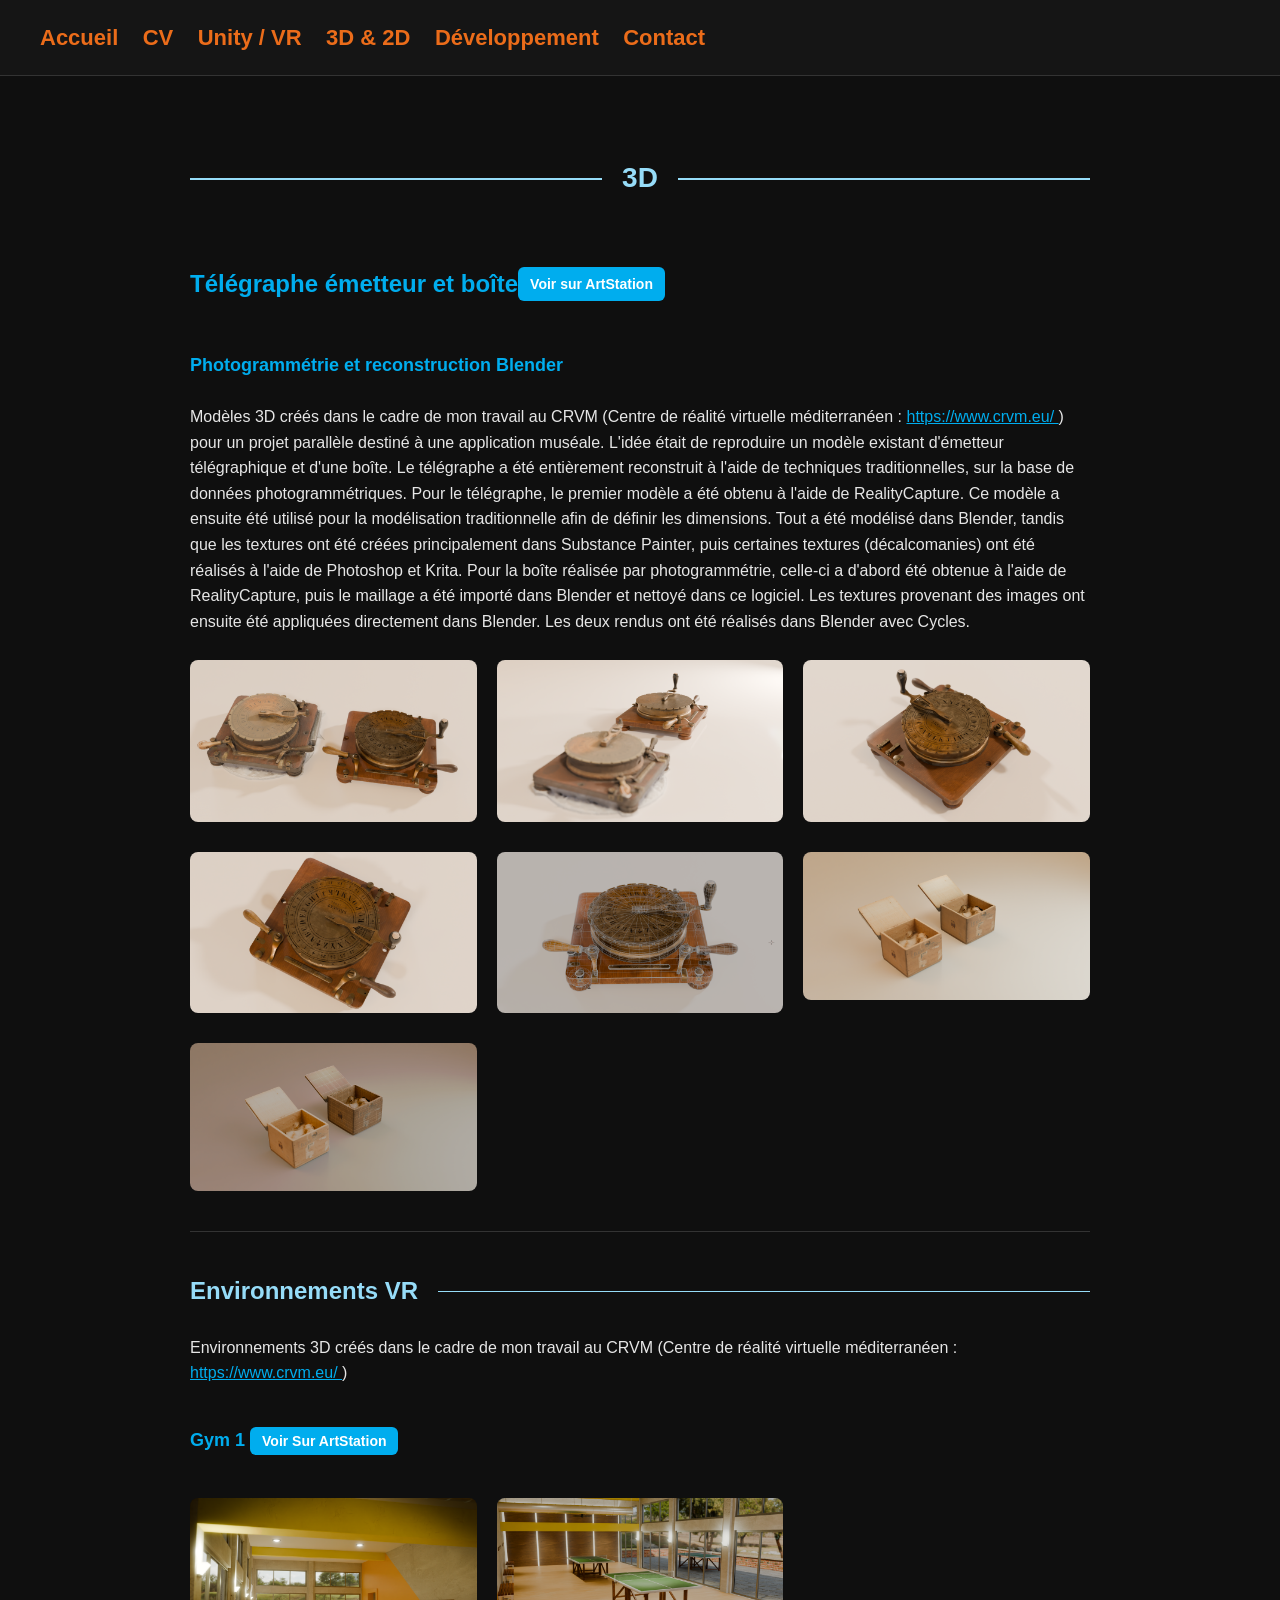
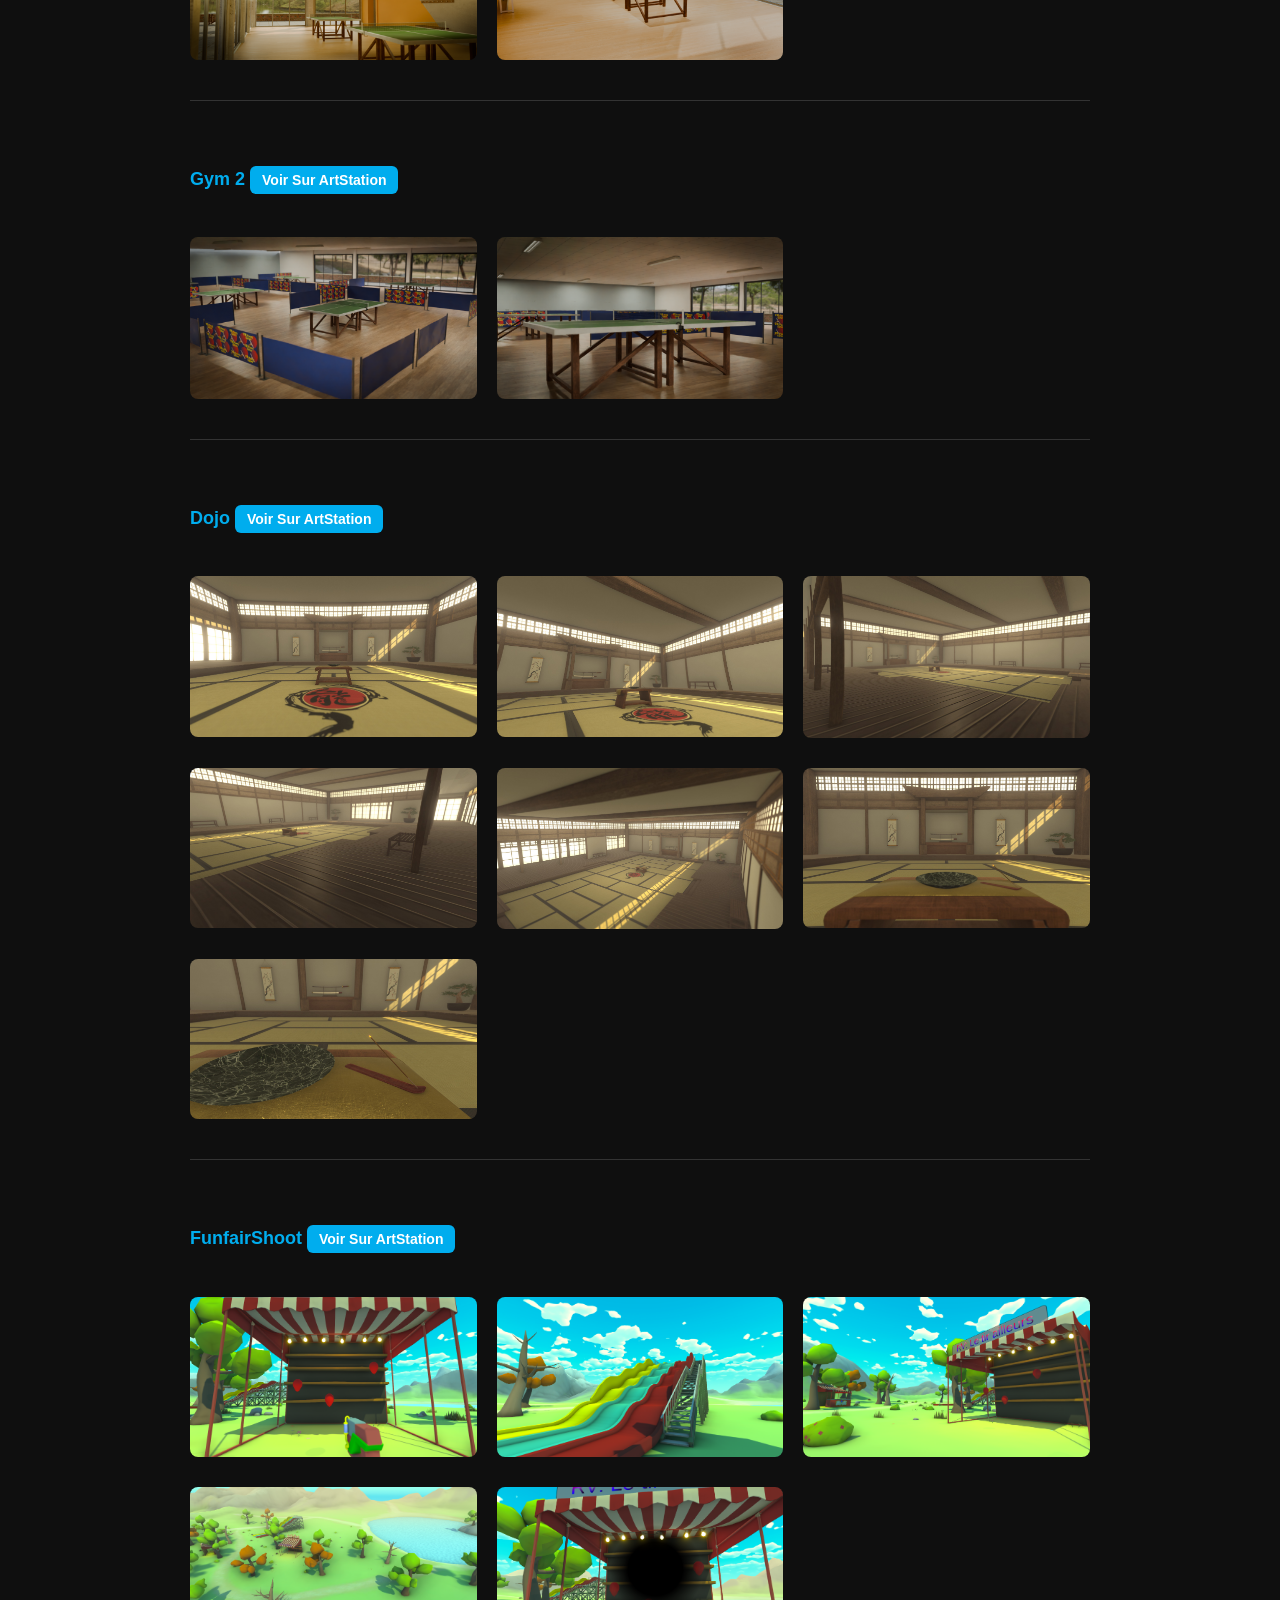
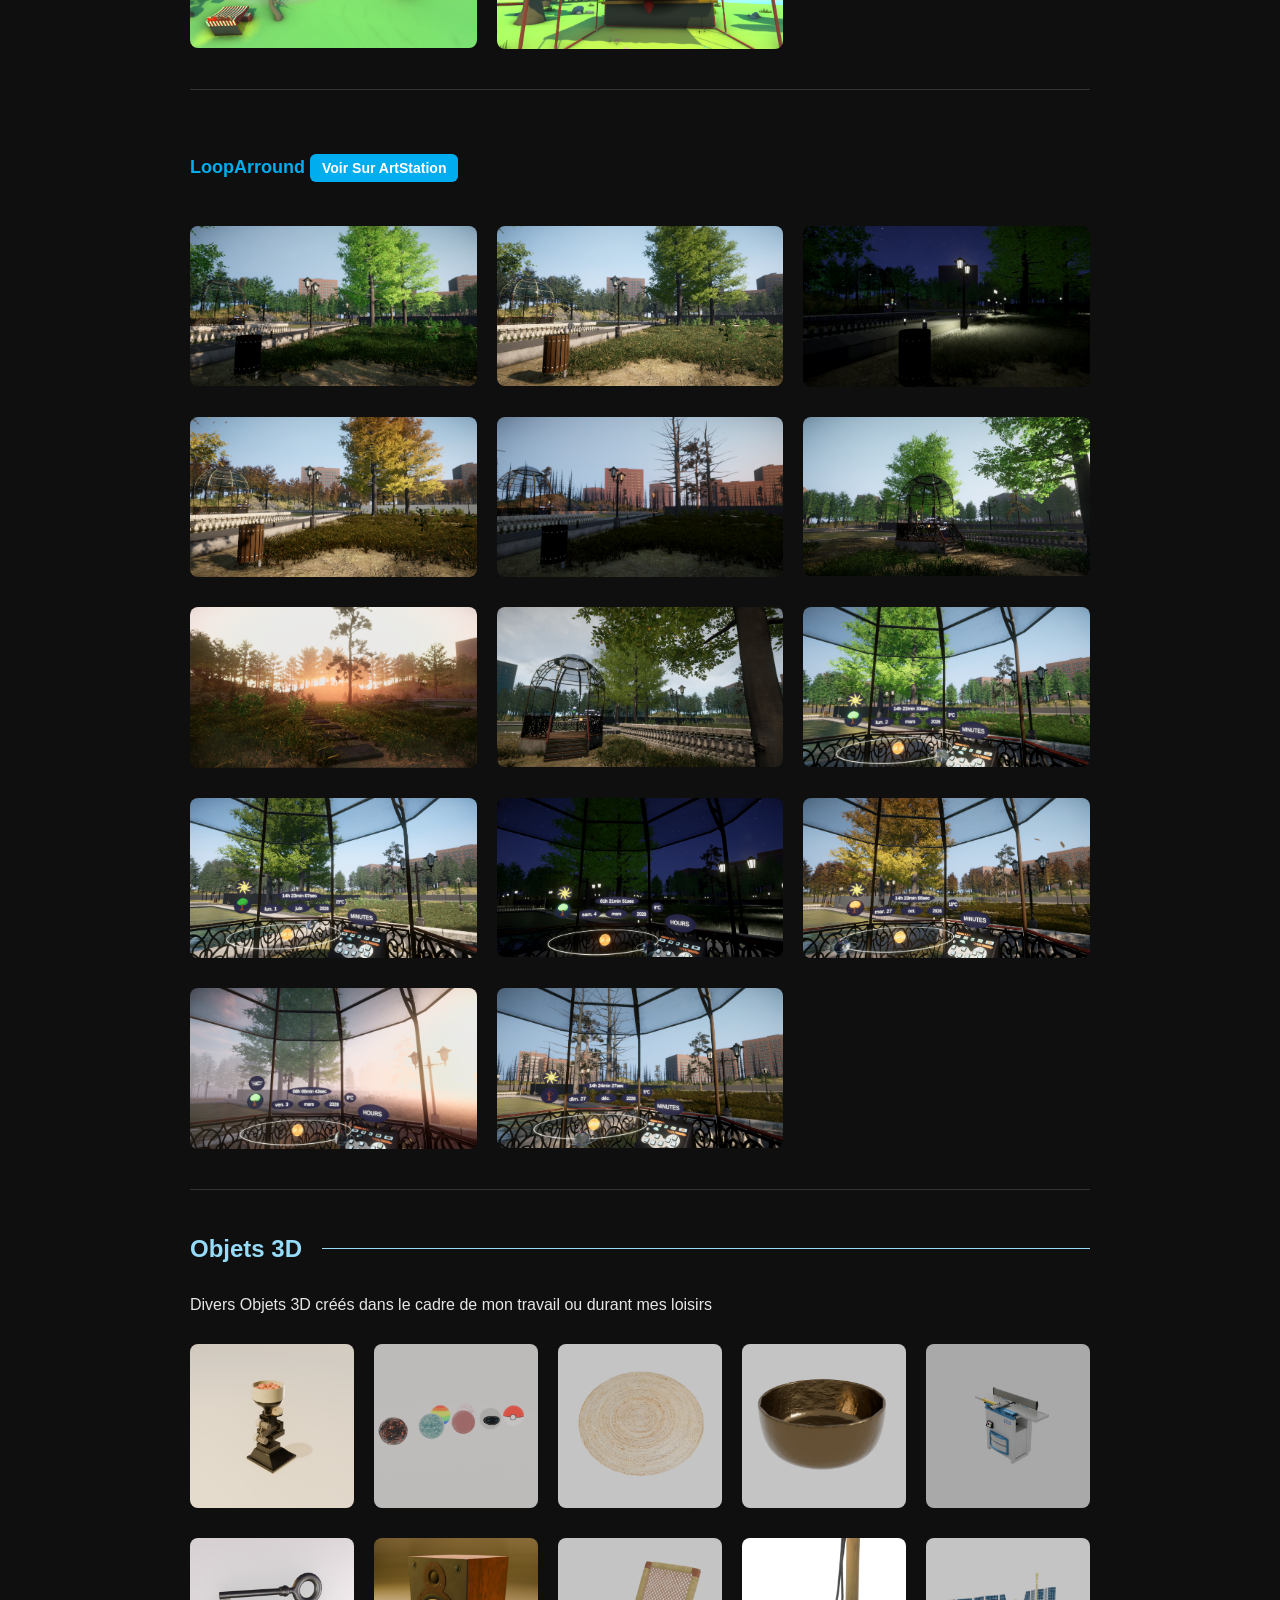
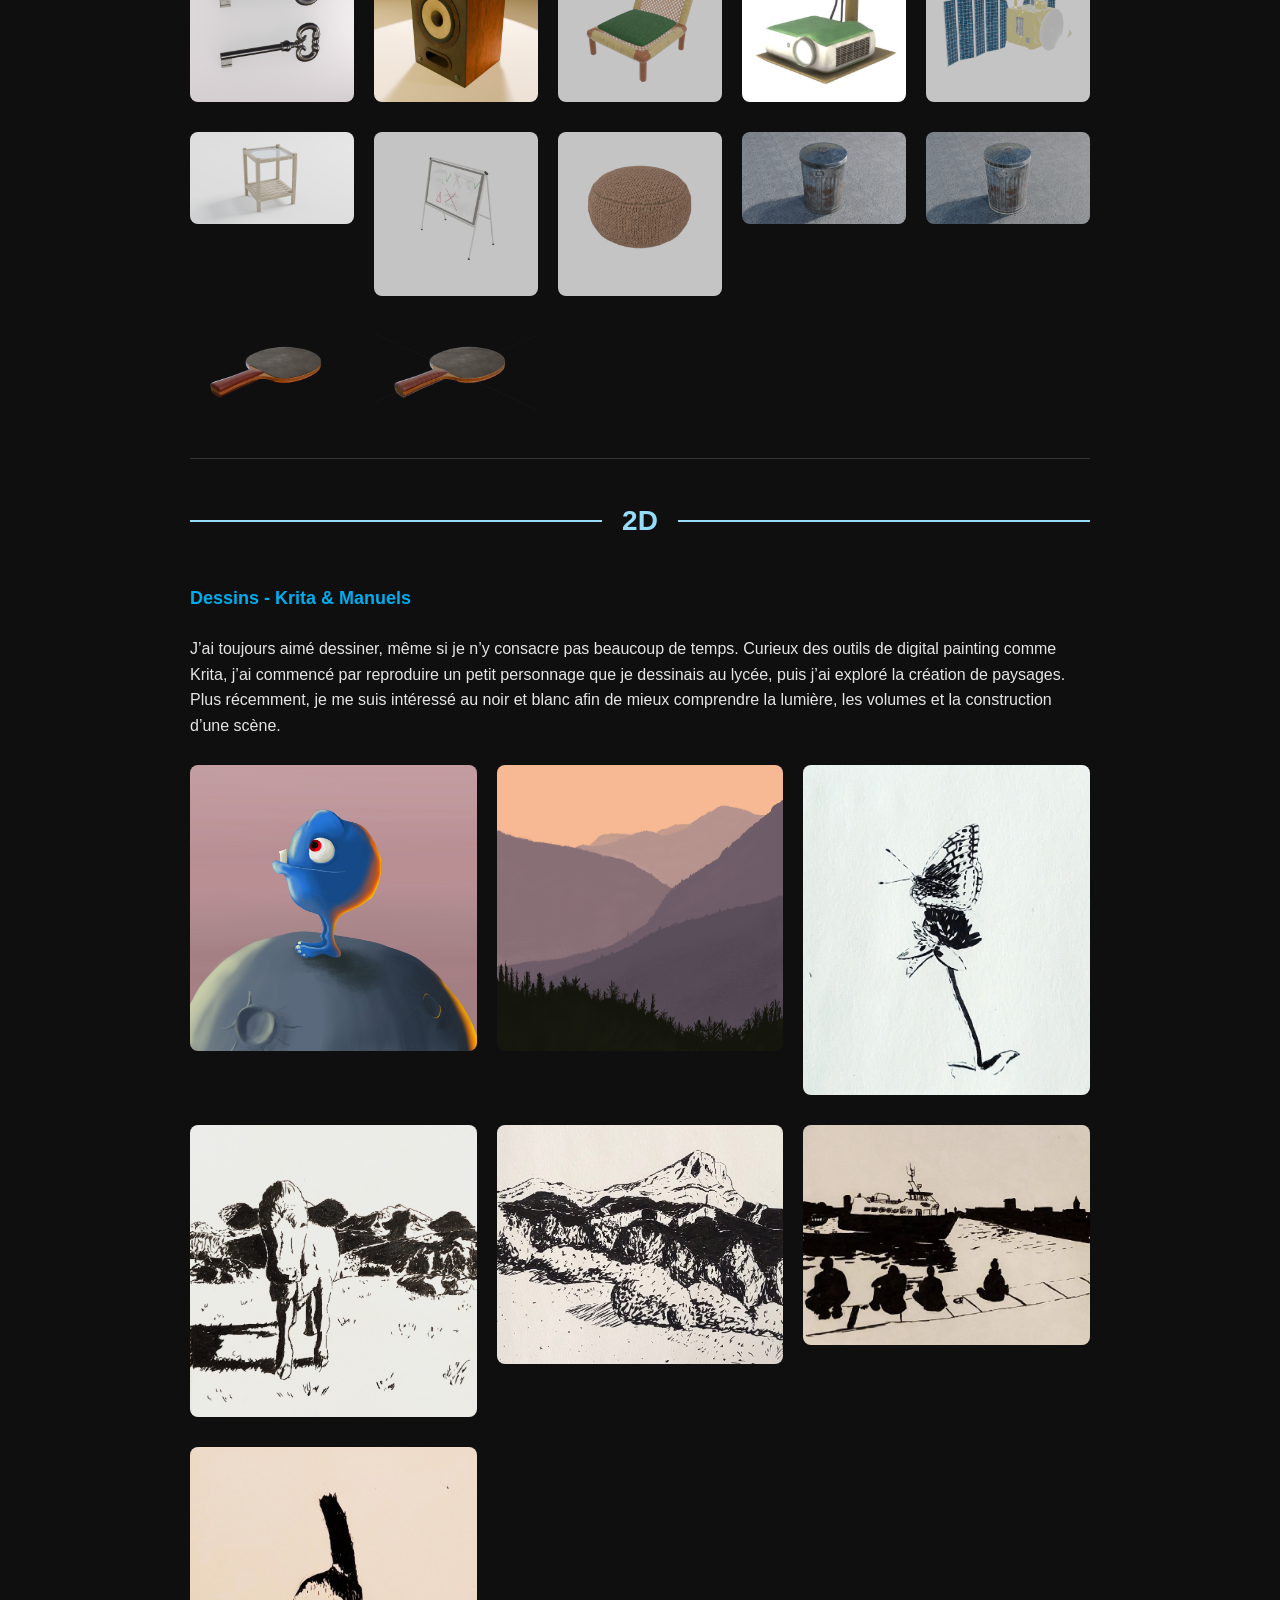
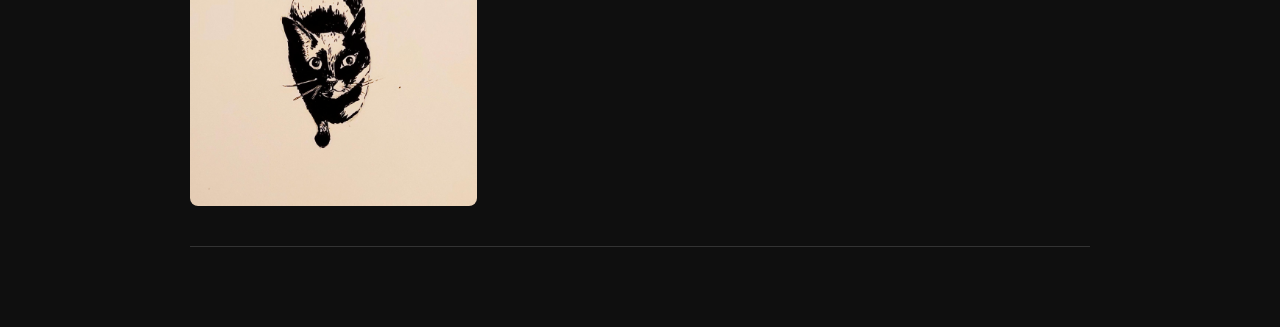
==== Arts3D2D.html @ 4501bfa9 "modif Website" ====
<!DOCTYPE html>
<html lang="fr">

<head>
    <meta charset="UTF-8">
    <title>Arts - 3D & 2D – FX Michon</title>
    <link rel="stylesheet" href="assets/style.css">
</head>

<body>
    <header>
        <nav>
            <a href="index.html">Accueil</a>
            <a href="cv.html">CV</a>
            <a href="unity.html">Unity / VR</a>
            <a href="Arts3D2D.html">3D & 2D</a>
            <a href="dev.html">Développement</a>
            <a href="contact.html">Contact</a>
        </nav>
    </header>


    <div class="container">
            <h2 class="section-title">
                3D
            </h2>

            <div class="art-title-row">
                <h3>
                        Télégraphe émetteur  et boîte
                </h3>

                    <a href="https://www.artstation.com/artwork/lGdPea"
                    target="_blank"
                    class="artstation-button"
                    title="Voir sur ArtStation">
                        Voir sur ArtStation
                    </a>
            </div>

            <h4>
                Photogrammétrie et reconstruction Blender
            </h4>
        
            <p>Modèles 3D créés dans le cadre de mon travail au CRVM (Centre de réalité virtuelle méditerranéen : <a
                    href="https://www.crvm.eu/" target="_blank" class="lk" >https://www.crvm.eu/ </a>) pour un projet parallèle destiné à
                une application muséale. L'idée était de reproduire un modèle existant d'émetteur télégraphique et d'une
                boîte.
                Le télégraphe a été entièrement reconstruit à l'aide de techniques traditionnelles, sur la base de données
                photogrammétriques.
                Pour le télégraphe, le premier modèle a été obtenu à l'aide de RealityCapture. Ce modèle a ensuite été
                utilisé pour la modélisation traditionnelle afin de définir les dimensions. Tout a été modélisé dans
                Blender, tandis que les textures ont été créées principalement dans Substance Painter, puis certaines
                textures (décalcomanies) ont été réalisés à l'aide de Photoshop et Krita.
                Pour la boîte réalisée par photogrammétrie, celle-ci a d'abord été obtenue à l'aide de RealityCapture, puis
                le maillage a été importé dans Blender et nettoyé dans ce logiciel. Les textures provenant des images ont
                ensuite été appliquées directement dans Blender.
                Les deux rendus ont été réalisés dans Blender avec Cycles.
            </p>


            <div class="art-grid">
                <img src="assets/Images/3D/TelegraphTransmitterAndBox/rendu7.png" class="project">
                <img src="assets/Images/3D/TelegraphTransmitterAndBox/rendu8.png" class="project">
                <img src="assets/Images/3D/TelegraphTransmitterAndBox/rendu10.png" class="project">
                <img src="assets/Images/3D/TelegraphTransmitterAndBox/rendu12.png" class="project">
                <img src="assets/Images/3D/TelegraphTransmitterAndBox/rendu13&Wire.png" class="project">
                <img src="assets/Images/3D/TelegraphTransmitterAndBox/m_Box1.png" class="project">
                <img src="assets/Images/3D/TelegraphTransmitterAndBox/m_Box1Wiresup.png" class="project">
            </div>


                       
                <h3 class= "section-titleLeft">
                    Environnements VR
                </h3>

        
            <p>Environnements 3D créés dans le cadre de mon travail au CRVM (Centre de réalité virtuelle méditerranéen : <a
                    href="https://www.crvm.eu/" target="_blank" class="lk" >https://www.crvm.eu/ </a>) 
            </p>

            

            <div class="art-title-row">

            <h4>
                Gym 1
                    <a href="https://www.artstation.com/artwork/XJwwky"
                    target="_blank"
                    class="artstation-button"
                    title="Voir sur ArtStation">
                        Voir Sur ArtStation
                    </a>
            </h4>
                         </div>
             
            
            <div class="art-grid">
                <img src="assets/Images/3D/Environnements/Gym1.1.png" class="project">
                <img src="assets/Images/3D/Environnements/Gym1.2.png" class="project">

            </div>

            <div class="art-title-row">
            <h4>
                Gym 2
                    <a href="https://www.artstation.com/artwork/8B4z6n"
                    target="_blank"
                    class="artstation-button"
                    title="Voir sur ArtStation">
                        Voir Sur ArtStation
                    </a>
            </h4>
            </div>
             

            <div class="art-grid">
                <img src="assets/Images/3D/Environnements/Gym2.1.png" class="project">
                <img src="assets/Images/3D/Environnements/Gym2.2.png" class="project">
            </div>

            
                     <div class="art-title-row">
            <h4>
                Dojo
                    <a href="https://www.artstation.com/artwork/a03x3J"
                    target="_blank"
                    class="artstation-button"
                    title="Voir sur ArtStation">
                        Voir Sur ArtStation
                    </a>
            </h4>
             </div>
            
            <div class="art-grid">
                <img src="assets/Images/3D/Dojo/Dojo1.jpg" class="project">
                <img src="assets/Images/3D/Dojo/Dojo2.jpg" class="project">
                <img src="assets/Images/3D/Dojo/Dojo3.jpg" class="project">
                <img src="assets/Images/3D/Dojo/Dojo10.jpg" class="project">
                <img src="assets/Images/3D/Dojo/Dojo6.jpg" class="project">
                <img src="assets/Images/3D/Dojo/Dojo8.jpg" class="project">
                <img src="assets/Images/3D/Dojo/Dojo9.jpg" class="project">
            </div>
            <div class="art-title-row">
            <h4>
                FunfairShoot
                    <a href="https://www.artstation.com/artwork/2BGyJe"
                    target="_blank"
                    class="artstation-button"
                    title="Voir sur ArtStation">
                        Voir Sur ArtStation
                    </a>
            </h4>
                         </div>
             
            
            <div class="art-grid">
                <img src="assets/Images/UnityProjects/FunfairShoot/Capture1.png" class="project">
                <img src="assets/Images/UnityProjects/FunfairShoot/Capture2.png" class="project">
                <img src="assets/Images/UnityProjects/FunfairShoot/Capture3.png" class="project">
                <img src="assets/Images/UnityProjects/FunfairShoot/Capture4.png" class="project">
                <img src="assets/Images/UnityProjects/FunfairShoot/Capture5.png" class="project">
            </div>
            <div class="art-title-row">
            <h4>
                LoopArround
                    <a href="https://www.artstation.com/artwork/WX1GRN"
                    target="_blank"
                    class="artstation-button"
                    title="Voir sur ArtStation">
                        Voir Sur ArtStation
                    </a>
            </h4>
                         </div>
             
            
            <div class="art-grid">
                        <img src="assets/Images/UnityProjects/LoopArround/Capture1-Spring.png" class="project">
        <img src="assets/Images/UnityProjects/LoopArround/Capture1-Summer.png" class="project">
        <img src="assets/Images/UnityProjects/LoopArround/Capture1-Night.png" class="project">
        <img src="assets/Images/UnityProjects/LoopArround/Capture1-Autumn.png" class="project">
        <img src="assets/Images/UnityProjects/LoopArround/Capture1-Winter.png" class="project">
        <img src="assets/Images/UnityProjects/LoopArround/Capture2.png" class="project">
        <img src="assets/Images/UnityProjects/LoopArround/Capture3.png" class="project">
        <img src="assets/Images/UnityProjects/LoopArround/Capture4-Rain.png" class="project">
        <img src="assets/Images/UnityProjects/LoopArround/Capture5-Spring.png" class="project">
        <img src="assets/Images/UnityProjects/LoopArround/Capture5-Summer.png" class="project">
        <img src="assets/Images/UnityProjects/LoopArround/Capture5-Night.png" class="project">
        <img src="assets/Images/UnityProjects/LoopArround/Capture5-Autumn.png" class="project">
        <img src="assets/Images/UnityProjects/LoopArround/Capture5-Fog.png" class="project">
        <img src="assets/Images/UnityProjects/LoopArround/Capture5-Winter.png" class="project">
            </div>
            

                <h3 class= "section-titleLeft">
                    Objets 3D
                </h3>

        
            <p>Divers Objets 3D créés dans le cadre de mon travail ou durant mes loisirs 
            </p>

             
            
            <div class="art-grid2">
                <img src="assets/Images/3D/Objects/BallLaunccher_TableTennis.png" class="project">
                <img src="assets/Images/3D/Objects/Balls1.png" class="project">
                <img src="assets/Images/3D/Objects/BraidedRug.png" class="project">
                <img src="assets/Images/3D/Objects/BronzeBowl.png" class="project">
                <img src="assets/Images/3D/Objects/degauchisseuse.png" class="project">
                <img src="assets/Images/3D/Objects/Keys.png" class="project">
                <img src="assets/Images/3D/Objects/m_speaker.png" class="project">
                <img src="assets/Images/3D/Objects/PatioWickerChair.png" class="project">
                <img src="assets/Images/3D/Objects/Retroprojector.png" class="project">
                <img src="assets/Images/3D/Objects/Satellite.png" class="project">
                <img src="assets/Images/3D/Objects/table denuit.png" class="project">
                <img src="assets/Images/3D/Objects/WhiteBoard.png" class="project">
                <img src="assets/Images/3D/Objects/WovenPouf.png" class="project">
                <img src="assets/Images/3D/Objects/poubelle.png" class="project">
                <img src="assets/Images/3D/Objects/poubelle2.png" class="project">
                <img src="assets/Images/3D/Objects/m_PingPongPaddle2.png" class="project">
                <img src="assets/Images/3D/Objects/m_PingPongPaddleWire.png" class="project">
            </div>










            <h2 class="section-title">
                2D
            </h2>
            <h4>
                Dessins - Krita & Manuels
            </h4>
        
            <p>J’ai toujours aimé dessiner, même si je n’y consacre pas beaucoup de temps. Curieux des outils de digital painting comme Krita,
                 j’ai commencé par reproduire un petit personnage que je dessinais au lycée, puis j’ai exploré la création de paysages.
                Plus récemment, je me suis intéressé au noir et blanc afin de mieux comprendre la lumière, les volumes et la construction d’une scène.
            </p>


            <div class="art-grid">
                <img src="assets/Images/2D/monster.jpg" class="project">
                <img src="assets/Images/2D/essai valeurs.png" class="project">
                <img src="assets/Images/2D/20260202_093954.jpg" class="project">
                <img src="assets/Images/2D/20260206_102850.jpg" class="project">
                <img src="assets/Images/2D/20260204_114315.jpg" class="project">
                <img src="assets/Images/2D/20260209_221621.jpg" class="project">
                <img src="assets/Images/2D/20260209_221626.jpg" class="project">

            </div>

    </div>


    <div id="lightbox" class="lightbox">
    <img id="lightbox-img" src="">
</div>

    <script>
document.querySelectorAll('.project').forEach(img => {
    img.addEventListener('click', () => {
        const lightbox = document.getElementById('lightbox');
        const lightboxImg = document.getElementById('lightbox-img');

        lightboxImg.src = img.src;
        lightbox.style.display = 'flex';

        // petit délai pour déclencher l’animation
        setTimeout(() => {
            lightbox.classList.add('show');
        }, 10);
    });
});

document.getElementById('lightbox').addEventListener('click', () => {
    const lightbox = document.getElementById('lightbox');
    lightbox.classList.remove('show');

    // attendre la fin de l’animation avant de cacher
    setTimeout(() => {
        lightbox.style.display = 'none';
    }, 200);
});
</script>
</body>

</html>
---- assets/style.css ----
/* =========================================================
   THEME — Couleurs principales
   ========================================================= */
:root {
    --col_black: #0f0f0f;        /* fond principal */
    --col_white: #e6e6e6;        /* texte principal */
    --col_grey: #333333;         /* bordures */
    --col_orange: #eb6c1a;       /* accent chaud */
    --col_black2: #151515;       /* header */
    --col_black3: #1a1a1a;       /* cartes */
    --col_grey2: #555555;        /* texte secondaire */
    --col_light_blue:#96dcf8;
    --col_blue: #00adee;         /* accent principal */
    --col_blue_dark: #809dd2;    /* hover */
    --col_blue_dark2: #0e5488;

}

/* =========================================================
   GLOBAL
   ========================================================= */
body {
    margin: 0;
    font-family: "Inter", sans-serif;
    background: var(--col_black);
    color: var(--col_white);
    line-height: 1.6;
}
.tab {
    display: inline-block;
    width: 30px; /* équivalent d’une tabulation */
}
/* =========================================================
   HEADER / NAVIGATION
   ========================================================= */
header {
    padding: 20px 40px;
    background: var(--col_black2);
    border-bottom: 1px solid var(--col_grey);
}

nav a {
    margin-right: 20px;
    color: var(--col_orange);
    text-decoration: none;
    font-weight: bold;
    font-size: 22px;
}

nav a:hover {
    color: var(--col_blue);
}

/* -----------------------------------
link a
--------------------------------------*/
.lk{
    color: var(--col_blue);
}

.lk:hover{
    color: var(--col_blue_dark);
}

/* =========================================================
   LAYOUT
   ========================================================= */
.container {
    max-width: 900px;
    margin: auto;
    padding: 40px;
}

/* =========================================================
   TITRES
   ========================================================= */
h1 {
    color: var(--col_blue);
}

h2 {
    color: var(--col_blue_dark);
    font-size: 28px;
}

h3 { 
    font-weight: bold;
    color: var(--col_blue);
    font-size: 24px;
}

h4 {
    color: var(--col_blue);
    font-size: 18px;
}


.section-title {
    display: flex;
    align-items: center;
    justify-content: center;
    gap: 20px;

    font-size: 28px;
    font-weight: bold;
    color: var(--col_light_blue);

    margin: 40px 0;
}
/* Les lignes à gauche et à droite */
.section-title::before,
.section-title::after {
    content: "";
    flex: 1;
    height: 2px;
    background: var(--col_light_blue);
}

.section-title2{
    display: flex;
    align-items: center;
    justify-content: center;
    gap: 20px;

    font-size: 28px;
    font-weight: bold;
    color: var(--col_light_blue);
    padding-top: 120px;
    margin: 40px;
}

/* Les lignes à gauche et à droite */
.section-title2::before,
.section-title2::after {
    content: "";
    flex: 1;
    height: 2px;
    background: var(--col_light_blue);
}

.section-titleLeft{
    display: flex;
    align-items: center;
    justify-content: left;
    gap: 20px;

    font-size: 24px;
    font-weight: bold;
    color: var(--col_light_blue);
}

/* Les lignes à gauche et à droite */
.section-titleLeft::after {
    content: "";
    flex: 1;
    height: 1px;
    background: var(--col_light_blue);
}

/* =========================================================
   CARDS
   ========================================================= */
.card {
    background: var(--col_black3);
    padding: 20px;
    border-radius: 8px;
    margin-bottom: 20px;
    border: 1px solid var(--col_grey);
}

.project {
    width: 100%;
    border-radius: 8px;
    margin-top: 10px;
}

.main-image-block {
    text-align: center;
    margin-bottom: 20px;
}

.main-image-caption {
    margin-top: 4px;
    font-size: 14px;
    color: var(--col_white);
    font-style: italic;
}

/* -----------------------------------
Art 3D 2D
--------------------------------------*/
/* Titre ArtStation */
.art-title-row {
    display: flex;
    /* justify-content: space-between; */
    align-items: center;
    margin-bottom: 10px;
}

.art-title {
    color: var(--col_blue);
    text-decoration: none;
}

.art-title:hover {
    color: var(--col_light_blue);
}

.artstation-button {
    background: var(--col_blue);
    color: white;
    padding: 6px 12px;
    border-radius: 6px;
    text-decoration: none;
    font-size: 14px;
    font-weight: bold;
    transition: background 0.2s ease;
}

.artstation-button:hover {
    background: var(--col_blue_dark);
}

/* Grille d’images */
.art-grid {
    display: grid;
    grid-template-columns: repeat(3, 3fr);
    gap: 20px;
    margin-bottom: 40px;
    padding-bottom: 40px;

    border-bottom: 1px solid var(--col_grey);

}

.art-grid2 {
    display: grid;
    grid-template-columns: repeat(5, 5fr);
    gap: 20px;
    margin-bottom: 40px;
    padding-bottom: 40px;
    border-bottom: 1px solid var(--col_grey);

}

/* Miniatures */
.art-thumb {
    width: 100%;
    border-radius: 8px;
    transition: transform 0.2s ease;
}

.art-thumb:hover {
    transform: scale(1.03);
}

.lightbox {
    position: fixed;
    top: 0;
    left: 0;
    width: 100%;
    height: 100%;
    background: rgba(0,0,0,0.85);
    display: none;
    justify-content: center;
    align-items: center;
    cursor: zoom-out;
    z-index: 9999;
}

.lightbox img {
    max-width: 90%;
    max-height: 90%;
    border-radius: 10px;
    box-shadow: 0 0 20px black;
    cursor: default;
    transform: scale(0.3);
    transition: transform 0.25s ease;
}

.lightbox.show img {
    transform: scale(1);
}

/* =========================================================
   HEADER PROFILE (Nom + Sous-titre + Photo)
   ========================================================= */
.header-profile {
    display: flex;
    justify-content: space-between;
    align-items: center;
    gap: 40px;
    margin-bottom: 40px;
}

.header-text h1 {
    margin: 0;
    font-size: 3rem;
    color: var(--col_blue);
}

.subtitle {
    margin-top: 10px;
    font-size: 1.3rem;
    color: var(--col_white);
}

/* Photo de profil */
.profile-photo {
    width: 260px;
    height: 260px;
    object-fit: cover;
    border-radius: 100%;
    border: 4px solid var(--col_orange);
}

/* Responsive */
@media (max-width: 900px) {
    .header-profile {
        flex-direction: column;
        text-align: center;
    }

    .profile-photo {
        width: 260px;
        height: 260px;
    }

    .header-text h1 {
        font-size: 2.4rem;
    }
}

/* =========================================================
   SECTION CV
   ========================================================= */
.cv-header {
    display: flex;
    justify-content: space-between;
    align-items: center;
    gap: 40px;
    margin-bottom: 40px;
}


.cv-frame {
    width: 100%;
    height: 900px;
    border: none;
    background: var(--col_black);
    border-radius: 8px;
}
/* ========================
Contact
===========================*/
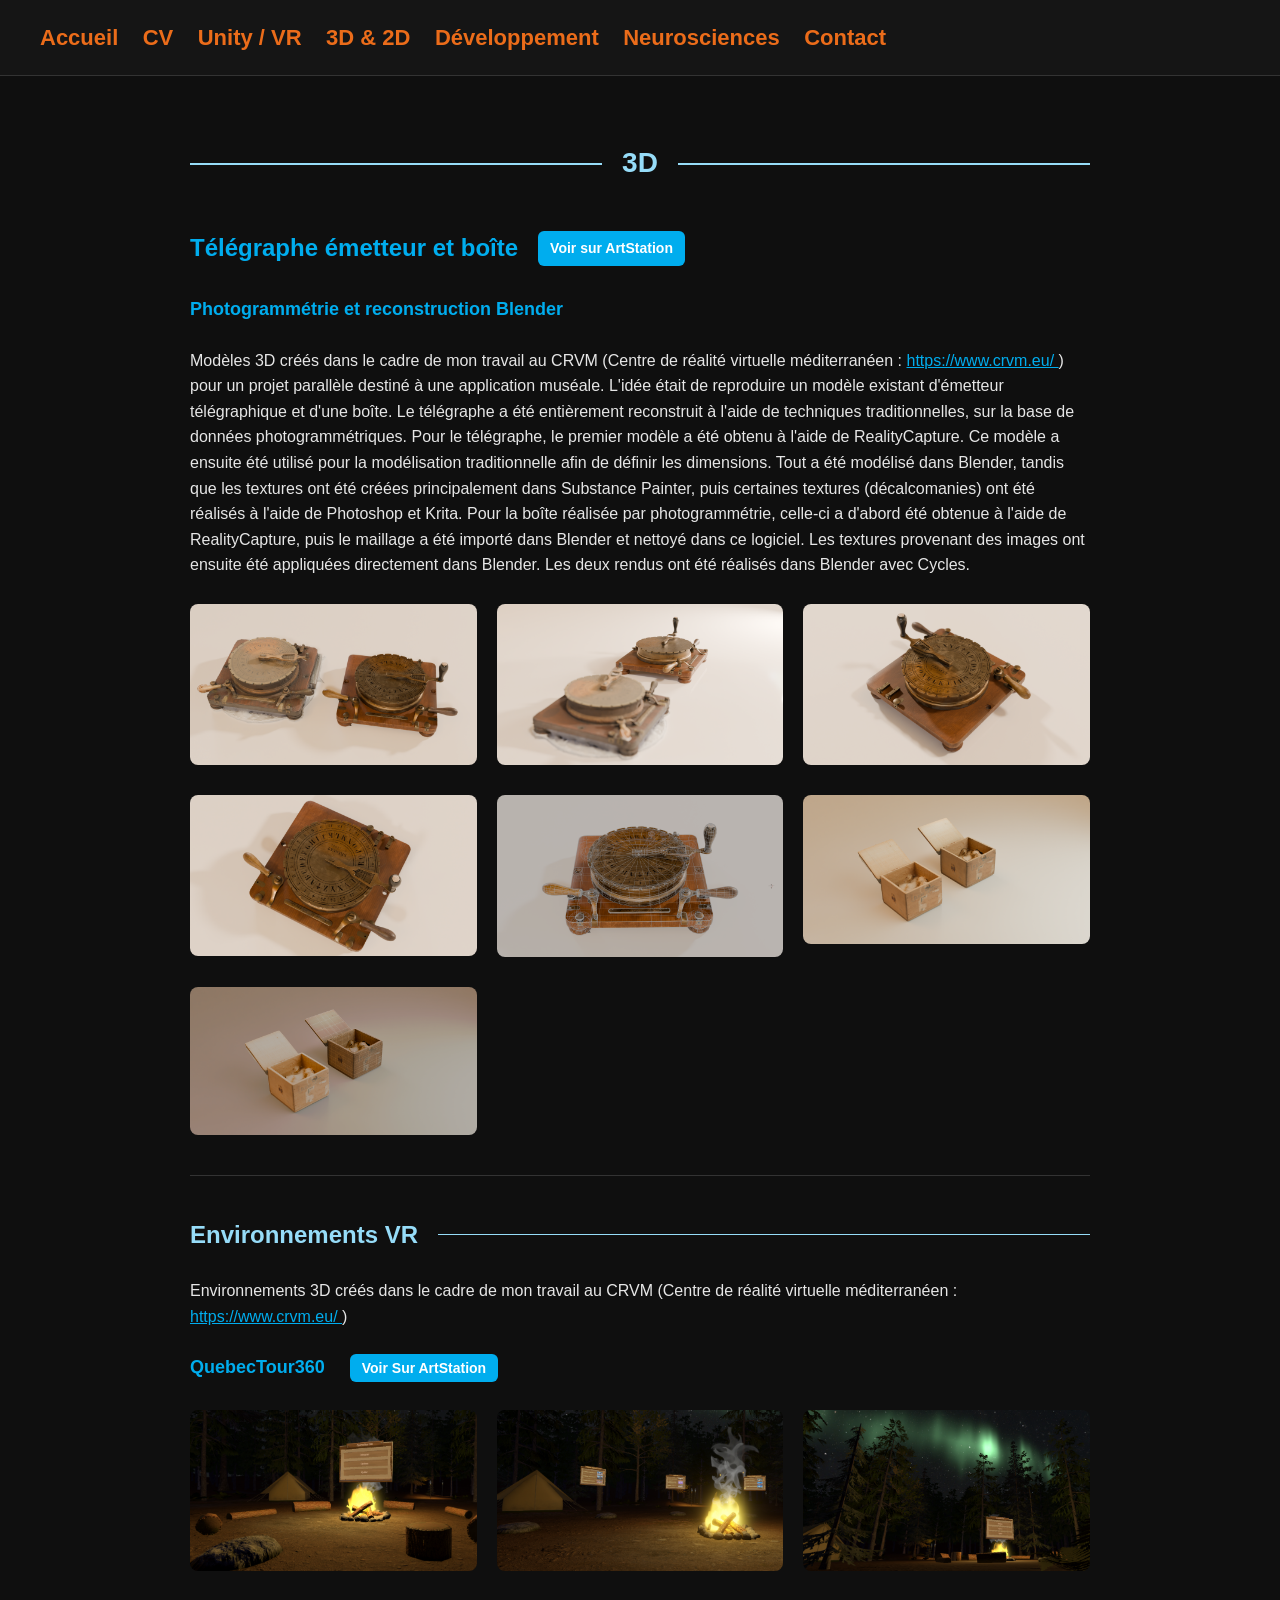
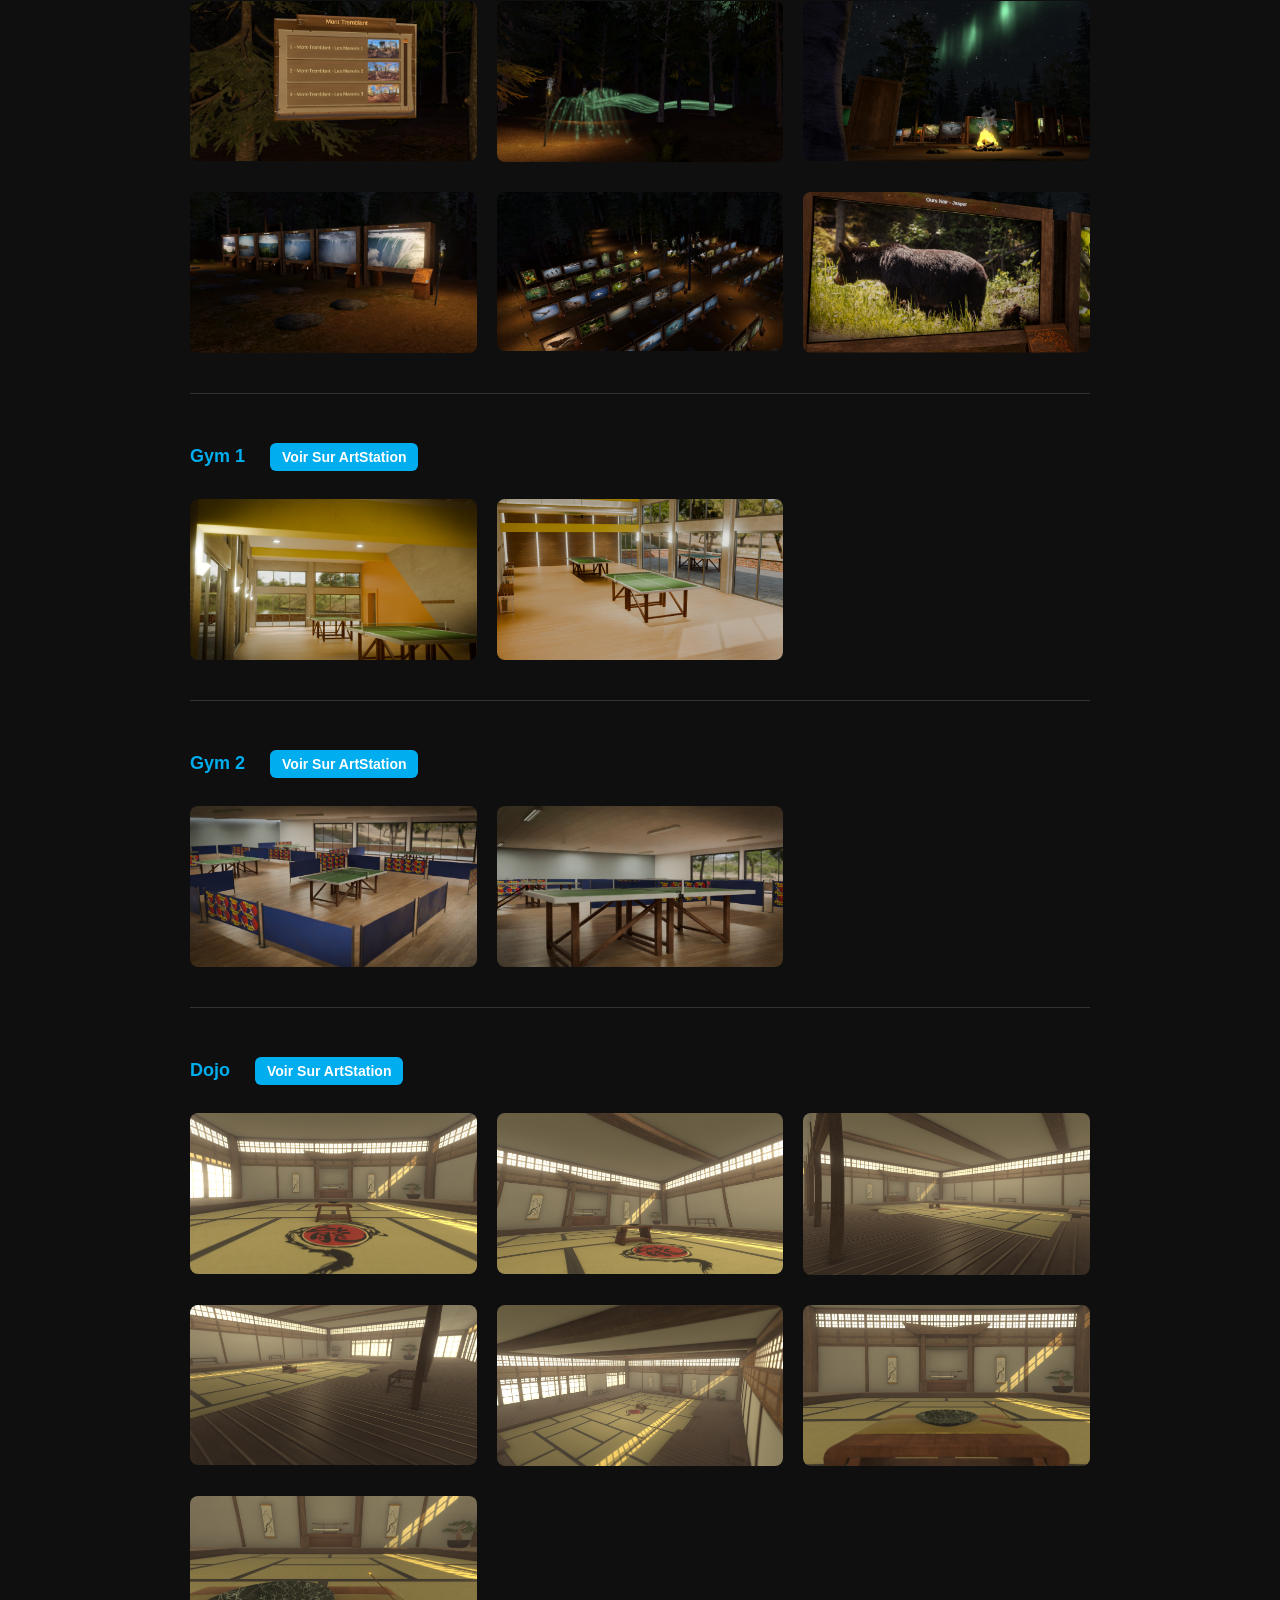
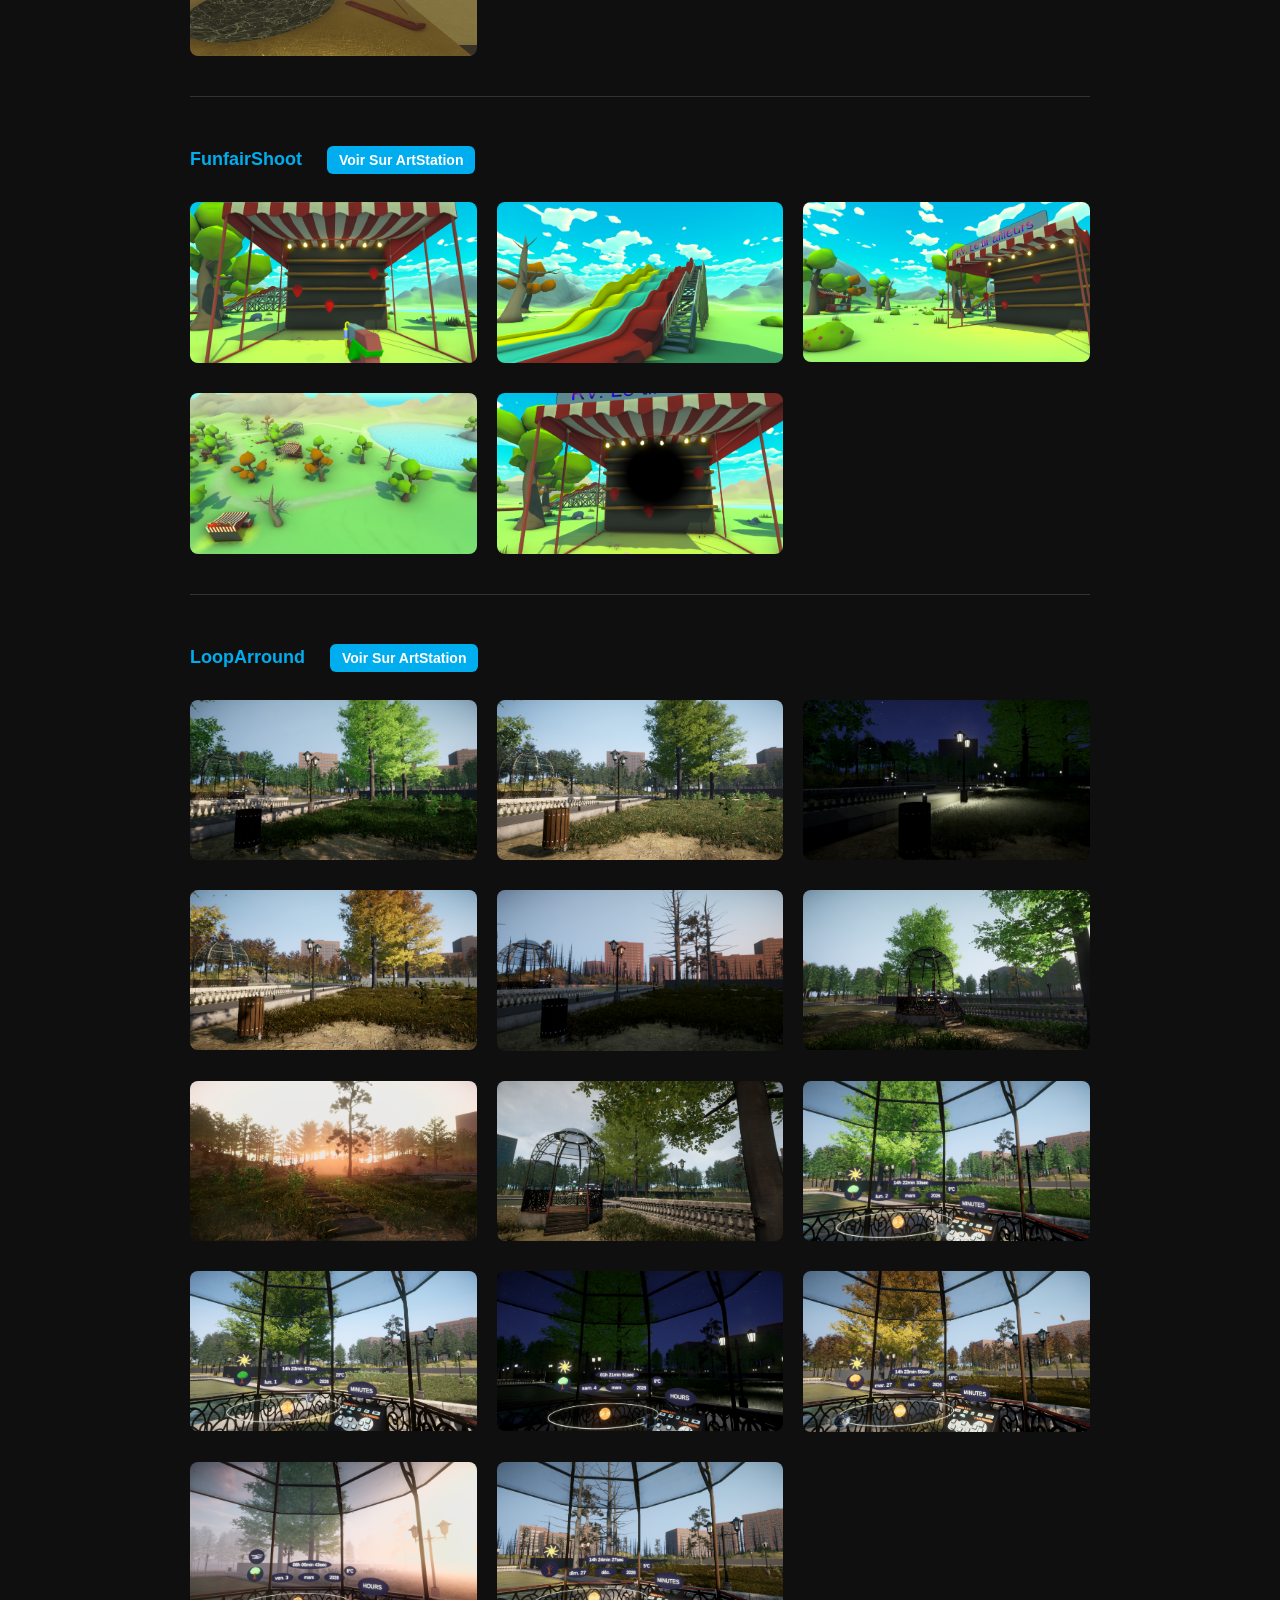
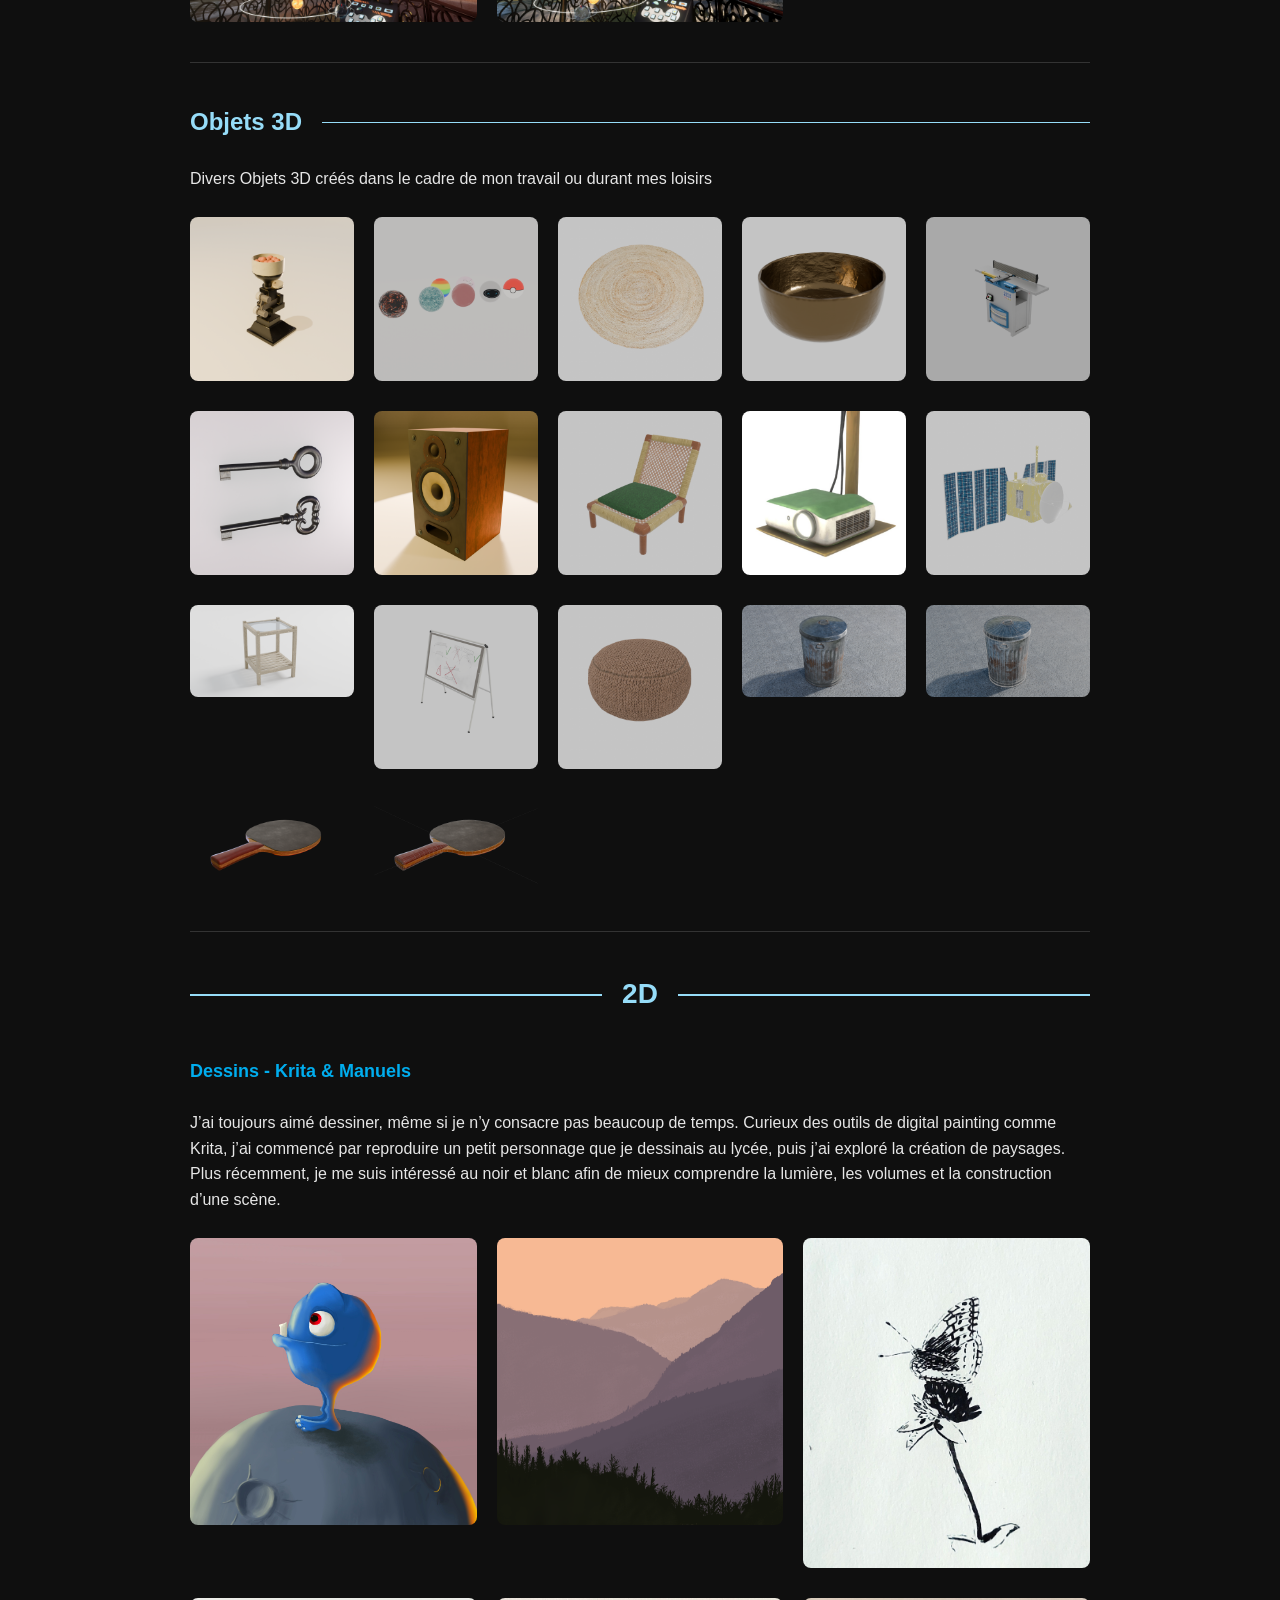
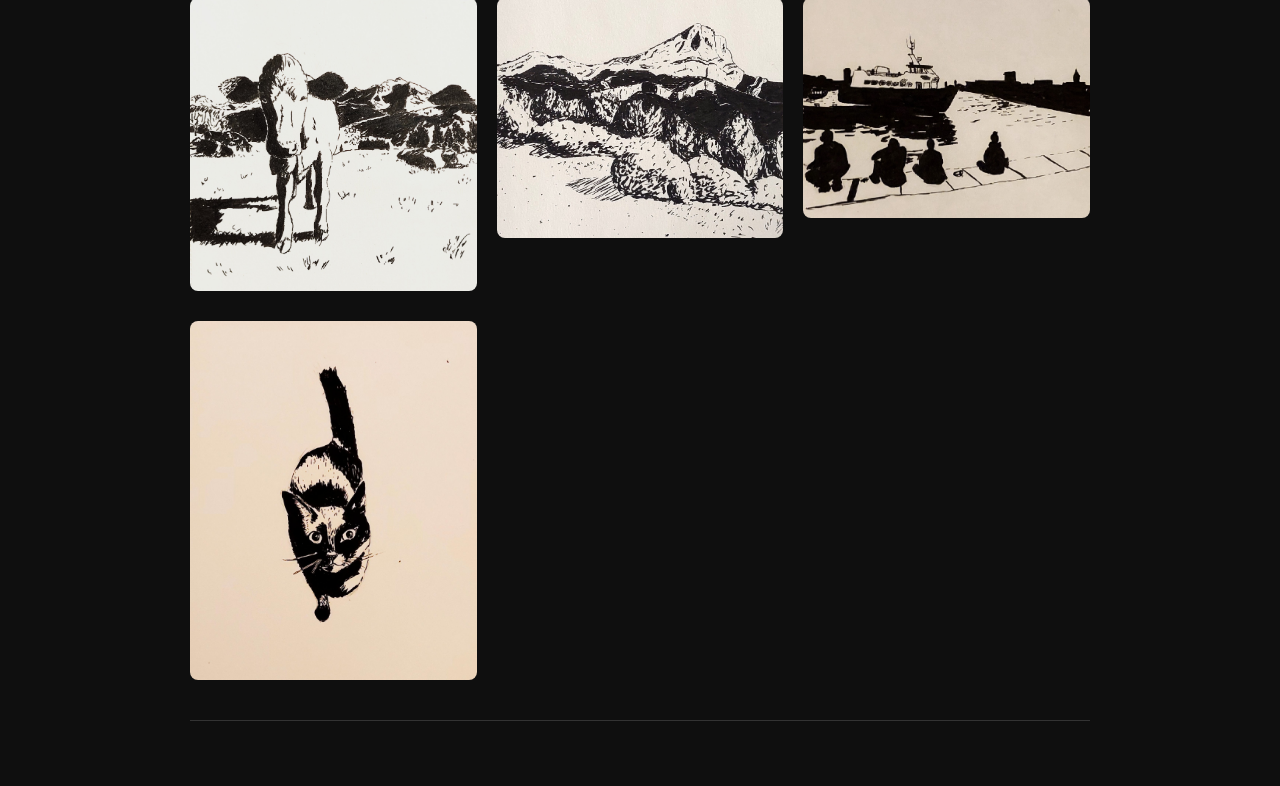
==== commit a75c7354: "modif Website" ====
--- a/Arts3D2D.html
+++ b/Arts3D2D.html
@@ -15,6 +15,7 @@
             <a href="unity.html">Unity / VR</a>
             <a href="Arts3D2D.html">3D & 2D</a>
             <a href="dev.html">Développement</a>
+            <a href="neurosciences.html">Neurosciences</a>
             <a href="contact.html">Contact</a>
         </nav>
     </header>
@@ -80,7 +81,33 @@
                     href="https://www.crvm.eu/" target="_blank" class="lk" >https://www.crvm.eu/ </a>) 
             </p>
 
-            
+            <div class="art-title-row">
+
+            <h4>
+                QuebecTour360
+                    <a href="https://www.artstation.com/artwork/XJq853"
+                    target="_blank"
+                    class="artstation-button"
+                    title="Voir sur ArtStation">
+                        Voir Sur ArtStation
+                    </a>
+            </h4>
+                         </div>
+             
+            
+            <div class="art-grid">
+                <img src="assets/Images/UnityProjects/QuebecTour360/Capture0.png" class="project">
+        <img src="assets/Images/UnityProjects/QuebecTour360/Capture2.png" class="project">
+                <img src="assets/Images/UnityProjects/QuebecTour360/Capture1.png" class="project">
+        <img src="assets/Images/UnityProjects/QuebecTour360/Capture5.png" class="project">
+        <img src="assets/Images/UnityProjects/QuebecTour360/Capture7.png" class="project">
+        <img src="assets/Images/UnityProjects/QuebecTour360/Capture9.png" class="project">
+        <img src="assets/Images/UnityProjects/QuebecTour360/Capture11.png" class="project">
+        <img src="assets/Images/UnityProjects/QuebecTour360/Capture12.png" class="project">
+        <img src="assets/Images/UnityProjects/QuebecTour360/Capture14.png" class="project">
+            </div>
+
+
 
             <div class="art-title-row">
 
--- a/assets/style.css
+++ b/assets/style.css
@@ -37,6 +37,9 @@
     padding: 20px 40px;
     background: var(--col_black2);
     border-bottom: 1px solid var(--col_grey);
+    position: sticky;
+    top: 0;
+    z-index: 1000;
 }
 
 nav a {
@@ -62,13 +65,25 @@
     color: var(--col_blue_dark);
 }
 
+.lk2{
+        font-style: normal;
+        text-decoration: none;
+    color: var(--col_blue);
+}
+
+.lk2:hover{
+    font-style: normal;
+    text-decoration: none;
+    color: var(--col_blue_dark);
+}
+
 /* =========================================================
    LAYOUT
    ========================================================= */
 .container {
     max-width: 900px;
     margin: auto;
-    padding: 40px;
+    padding: 25px;
 }
 
 /* =========================================================
@@ -106,6 +121,8 @@
     color: var(--col_light_blue);
 
     margin: 40px 0;
+    min-height: 30px;
+    max-height: 45px;
 }
 /* Les lignes à gauche et à droite */
 .section-title::before,
@@ -125,8 +142,11 @@
     font-size: 28px;
     font-weight: bold;
     color: var(--col_light_blue);
-    padding-top: 120px;
+    padding-top: 80px;
     margin: 40px;
+        min-height: 30px;
+    max-height: 45px;
+
 }
 
 /* Les lignes à gauche et à droite */
@@ -147,6 +167,8 @@
     font-size: 24px;
     font-weight: bold;
     color: var(--col_light_blue);
+    min-height: 30px;
+    max-height: 45px;
 }
 
 /* Les lignes à gauche et à droite */
@@ -166,12 +188,49 @@
     border-radius: 8px;
     margin-bottom: 20px;
     border: 1px solid var(--col_grey);
-}
-
+    display: block;
+}
+
+
+/* =========================================================
+   CARD AVEC IMAGE À DROITE
+   ========================================================= */
+.card.card-img-right {
+    display: flex;
+    align-items: center;
+    gap: 20px;
+}
+
+.card.card-img-right .card-text {
+    flex: 1;
+}
+
+.card.card-img-right .card-image img {
+    width: 180px;
+    height: auto;
+    border-radius: 8px;
+    object-fit: cover;
+    /* border: 1px solid var(--col_grey); */
+}
+
+/* Responsive */
+@media (max-width: 700px) {
+    .card.card-img-right {
+        flex-direction: column;
+        text-align: center;
+    }
+
+    .card.card-img-right .card-image img {
+        width: 100%;
+        max-width: 300px;
+    }
+}
 .project {
     width: 100%;
     border-radius: 8px;
     margin-top: 10px;
+    object-fit:scale-down;
+
 }
 
 .main-image-block {
@@ -195,6 +254,8 @@
     /* justify-content: space-between; */
     align-items: center;
     margin-bottom: 10px;
+    min-height: 30px;
+    max-height: 45px;
 }
 
 .art-title {
@@ -215,6 +276,7 @@
     font-size: 14px;
     font-weight: bold;
     transition: background 0.2s ease;
+    margin: 20px;
 }
 
 .artstation-button:hover {
@@ -230,7 +292,6 @@
     padding-bottom: 40px;
 
     border-bottom: 1px solid var(--col_grey);
-
 }
 
 .art-grid2 {
@@ -290,7 +351,7 @@
     justify-content: space-between;
     align-items: center;
     gap: 40px;
-    margin-bottom: 40px;
+    margin-bottom: 10px;
 }
 
 .header-text h1 {
@@ -307,9 +368,9 @@
 
 /* Photo de profil */
 .profile-photo {
-    width: 260px;
-    height: 260px;
-    object-fit: cover;
+    width:200px;
+    height: 200px;
+    object-fit:scale-down;
     border-radius: 100%;
     border: 4px solid var(--col_orange);
 }
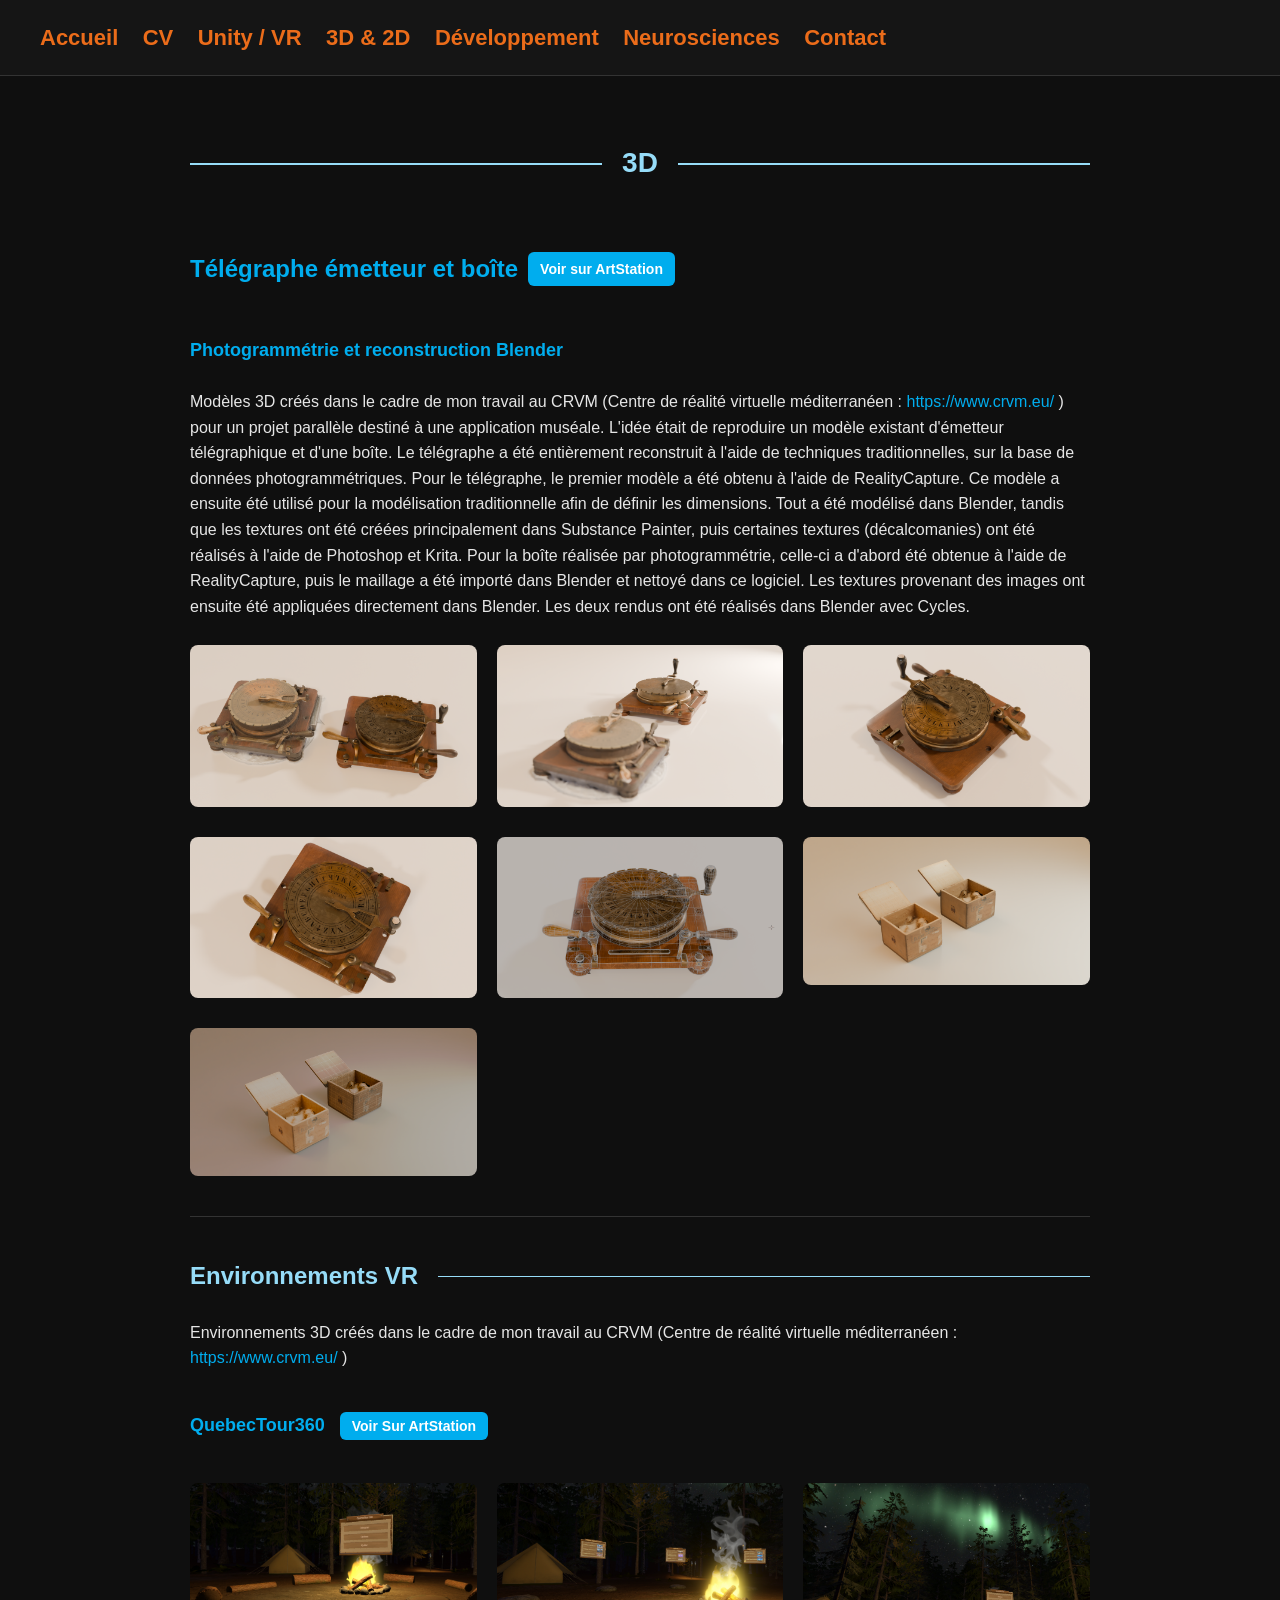
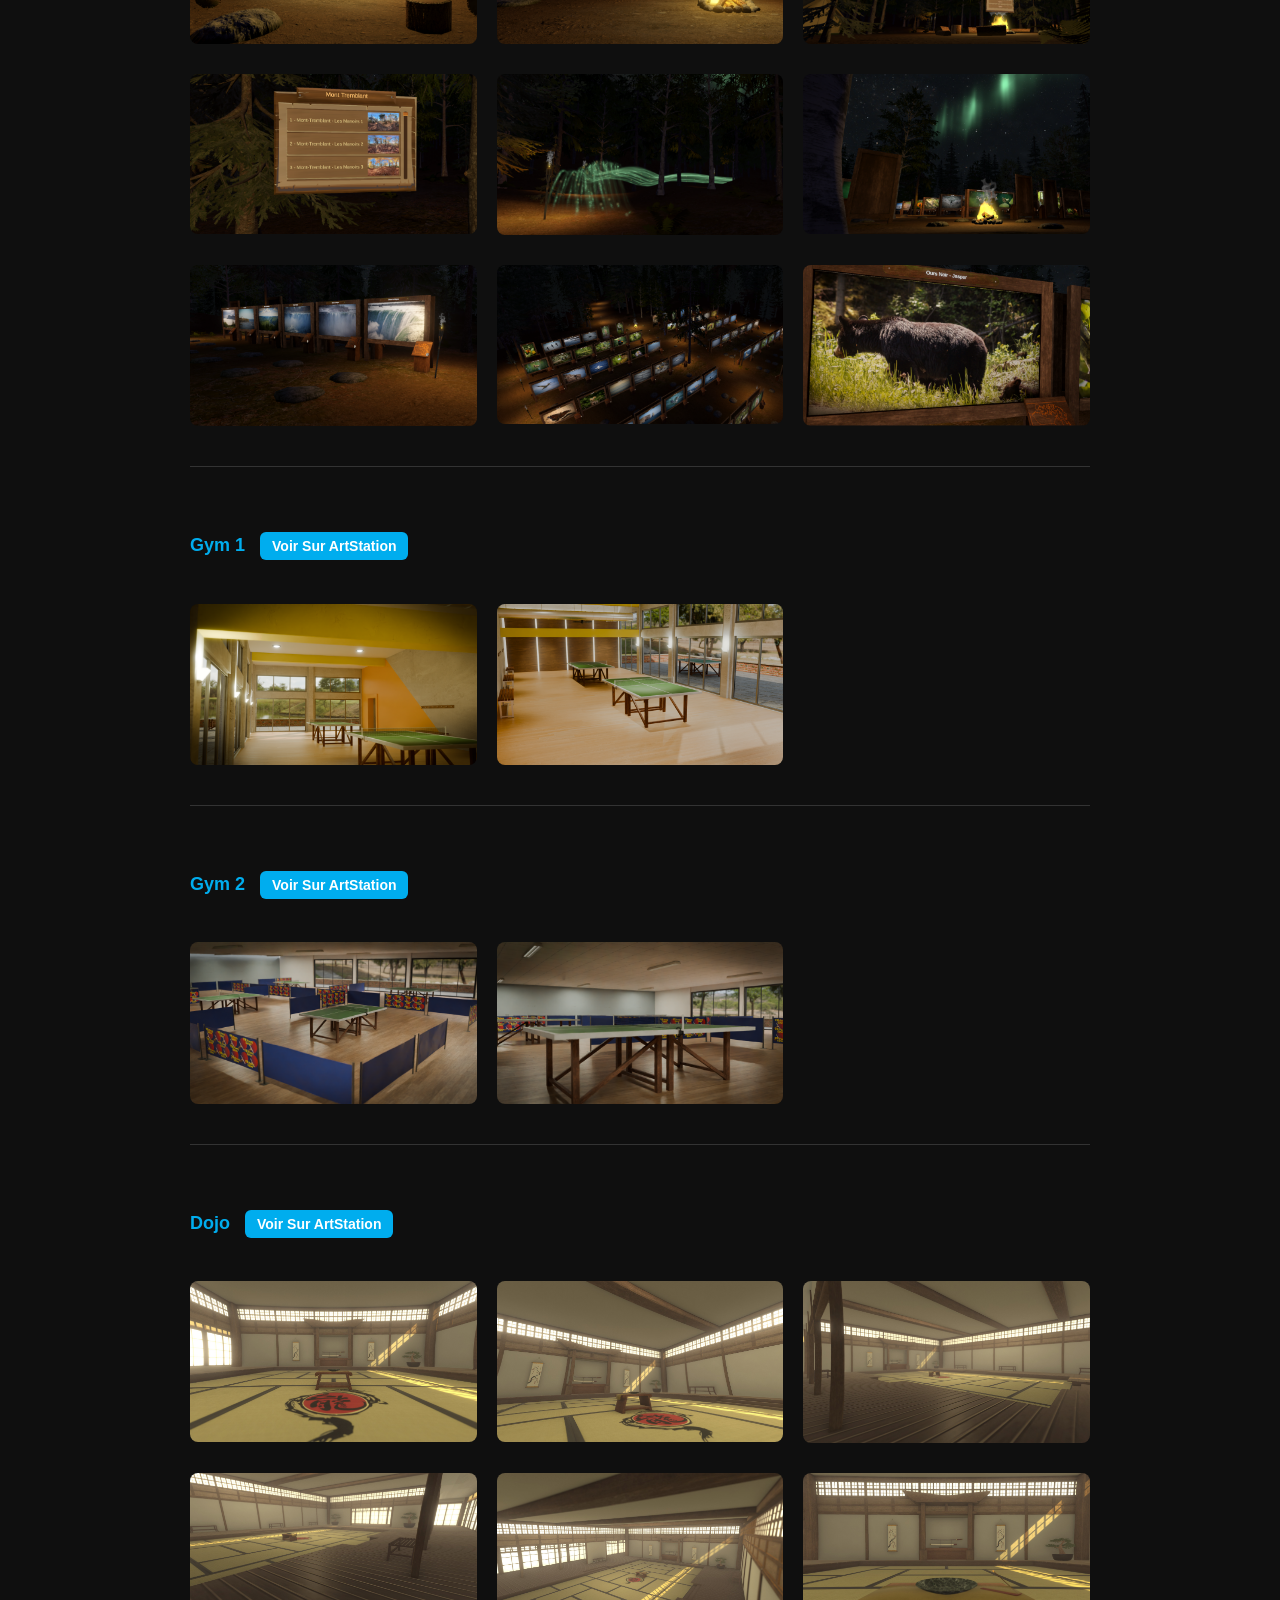
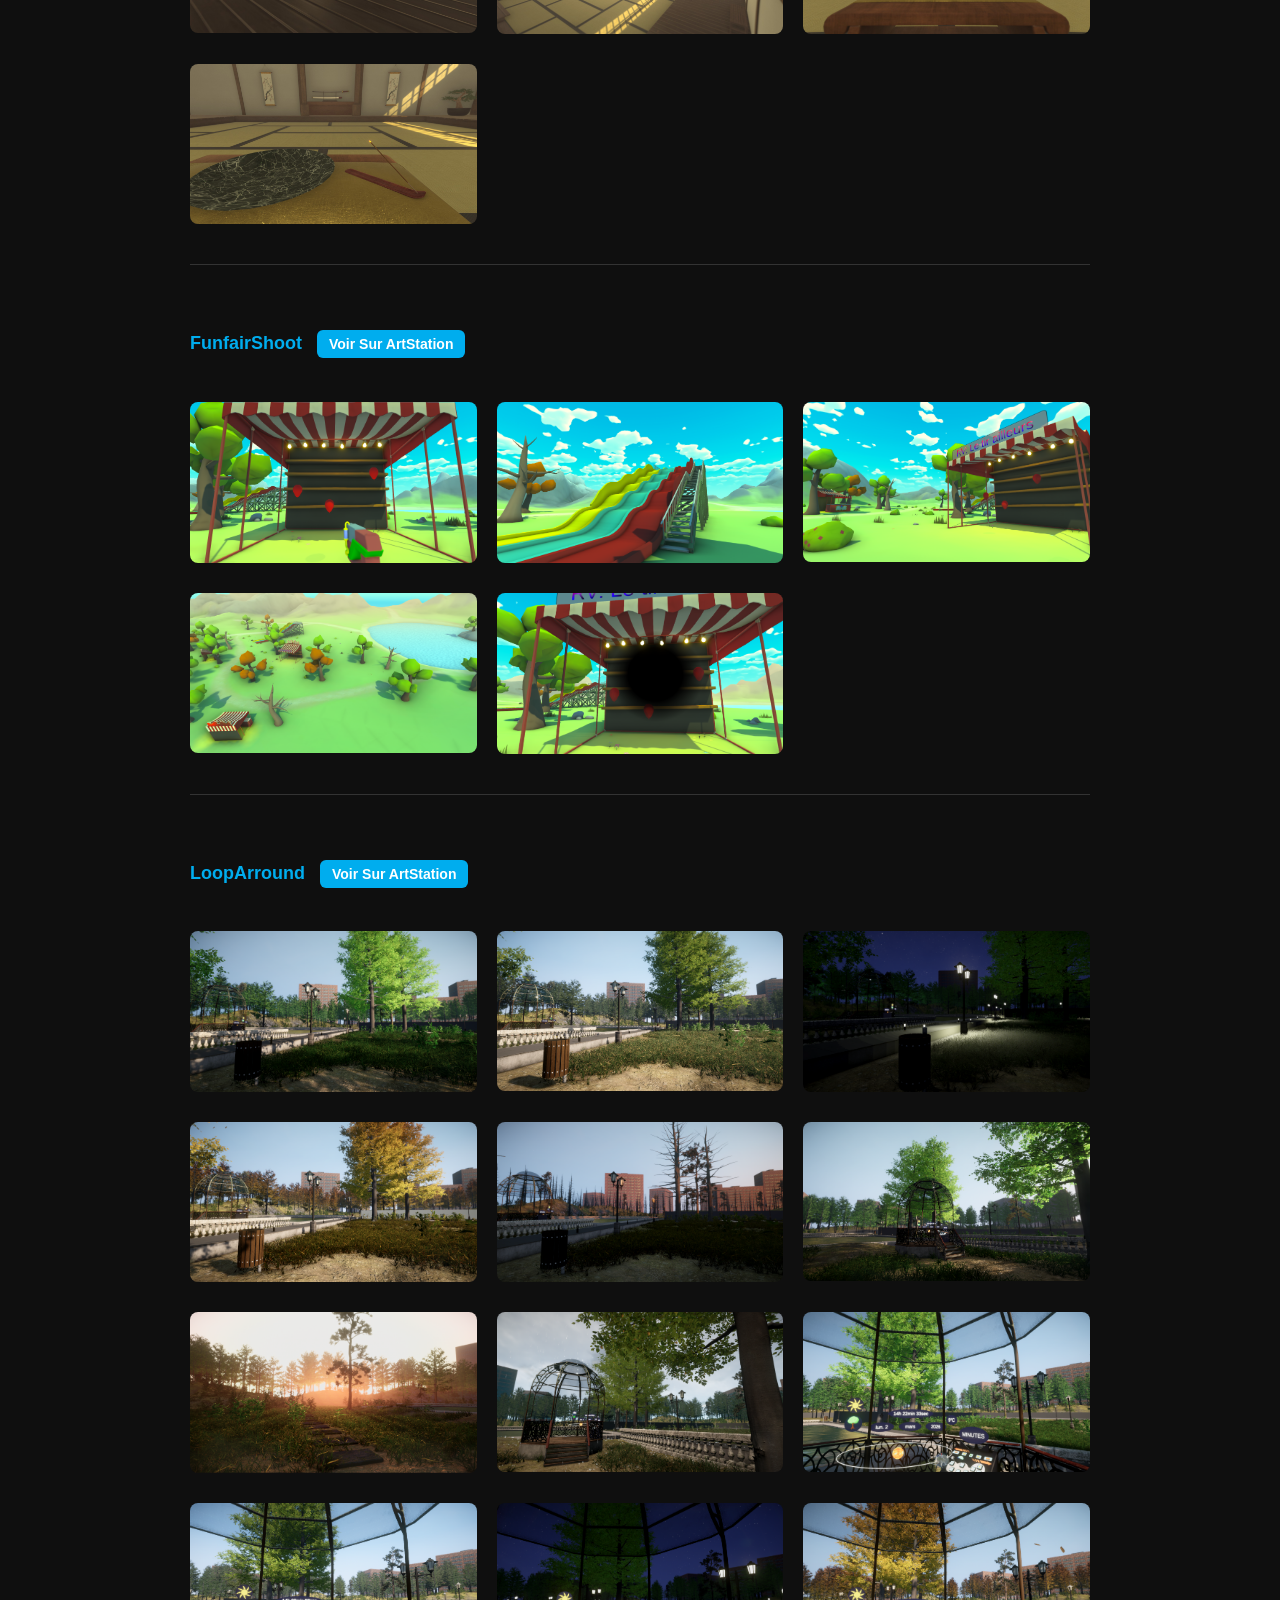
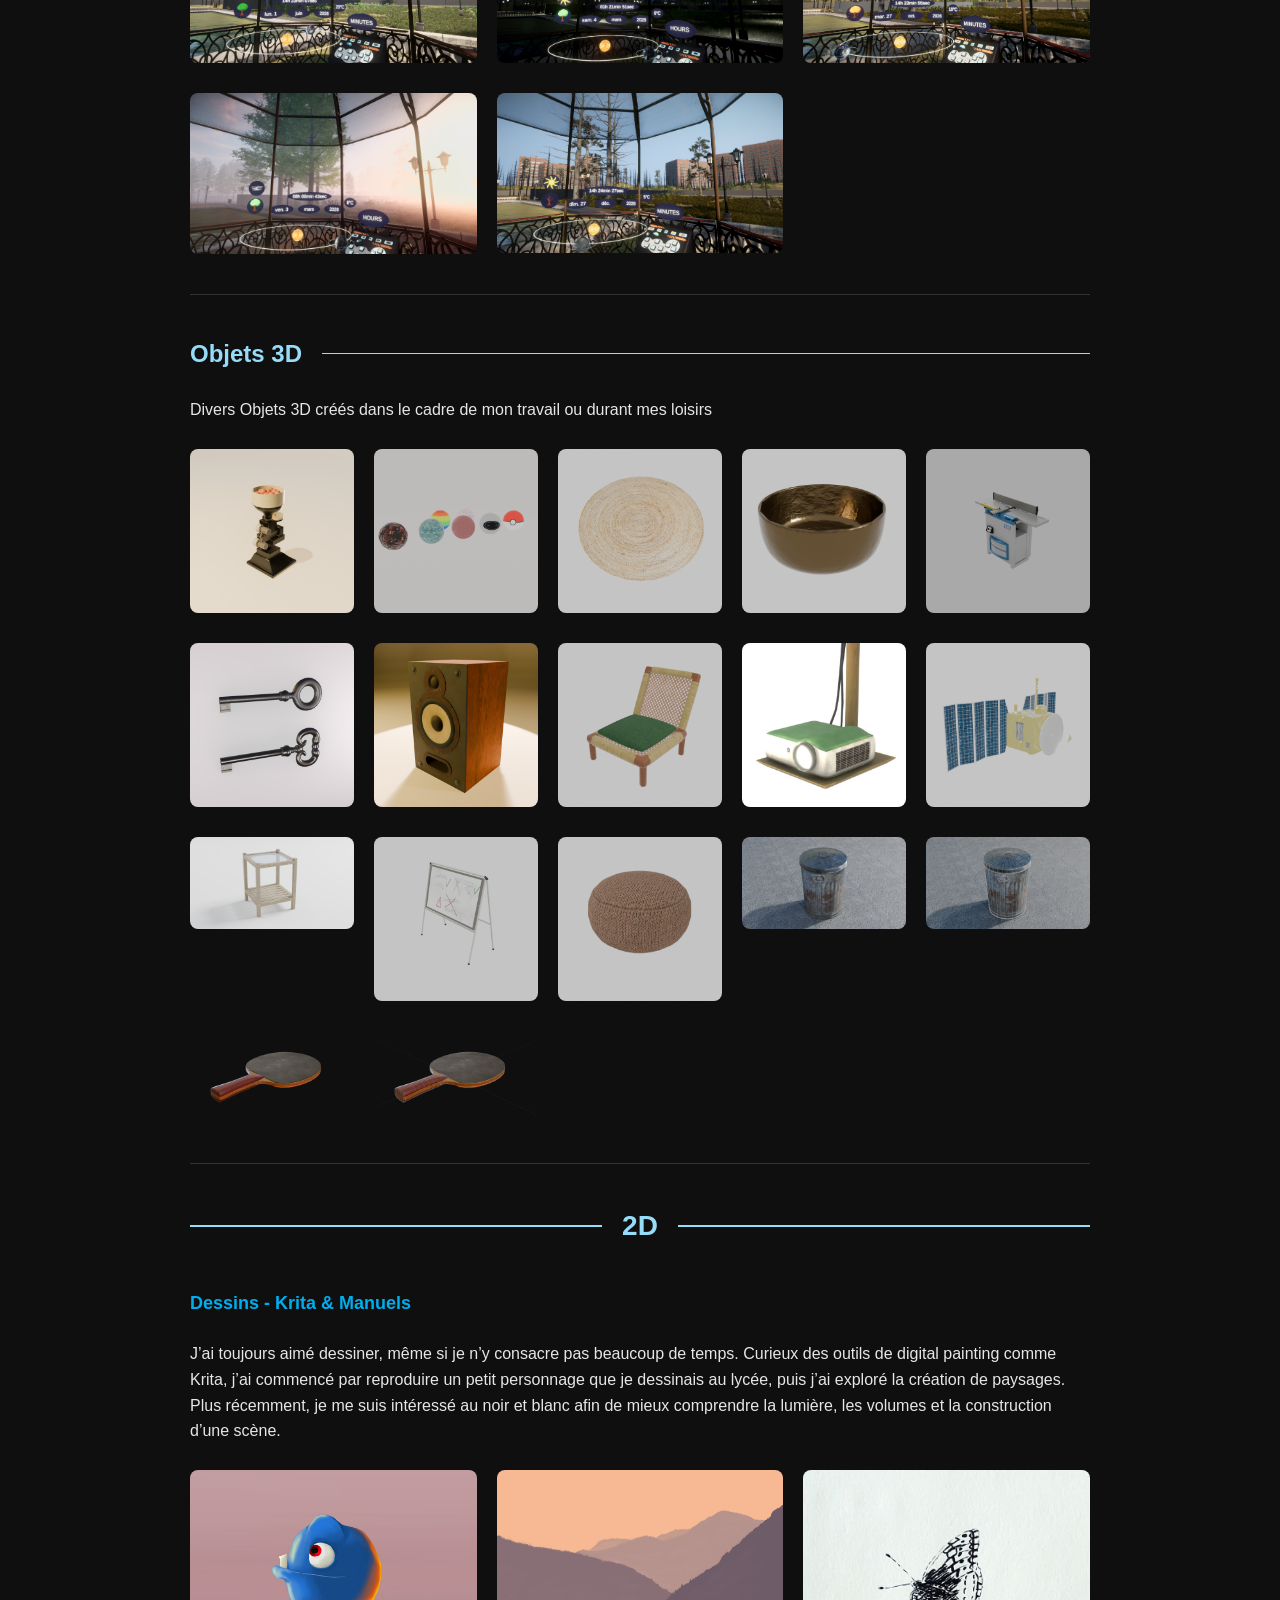
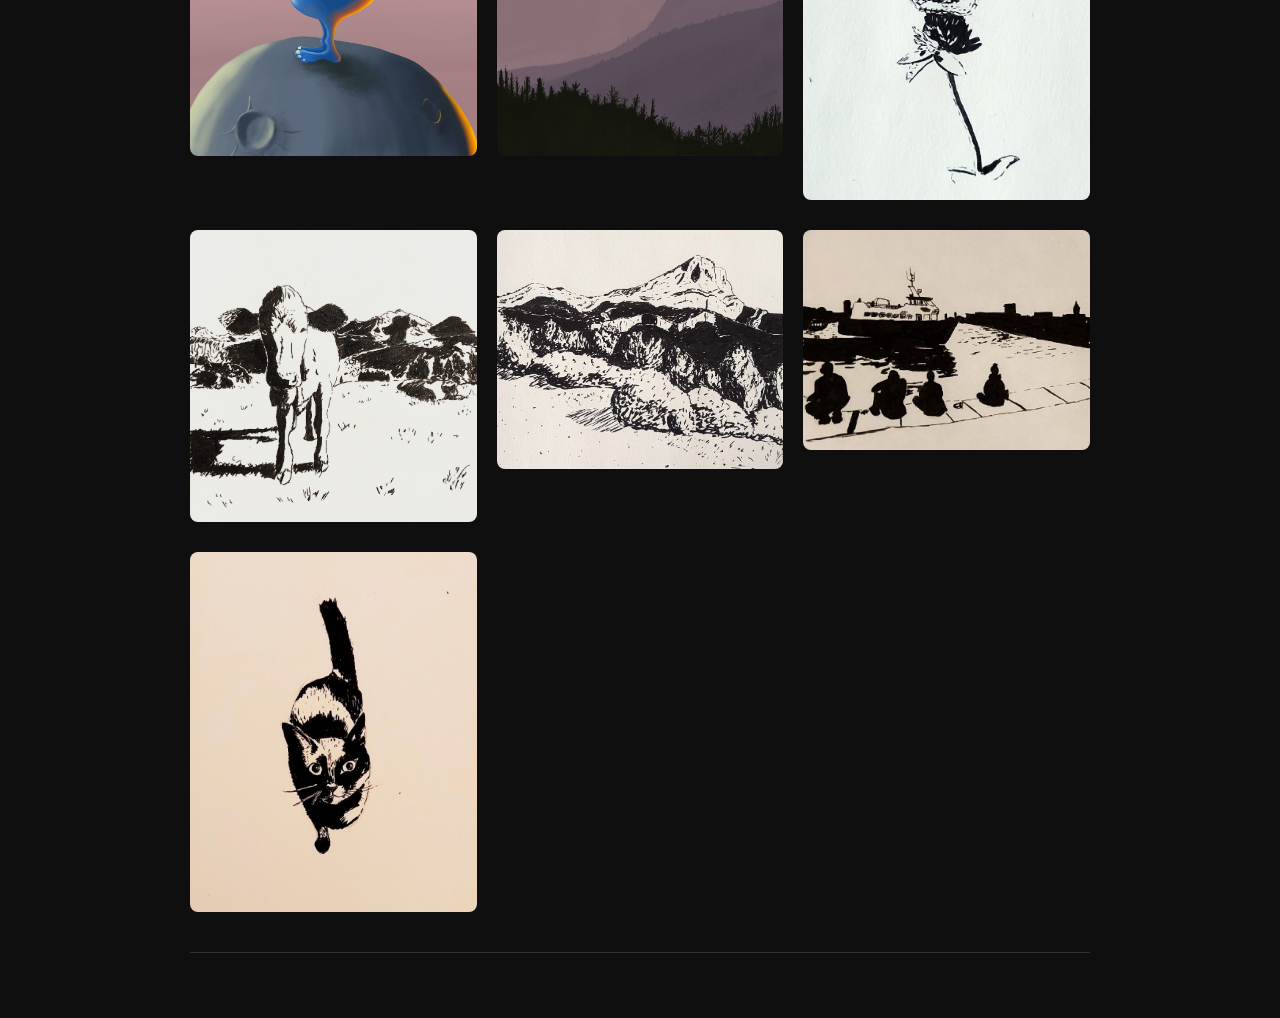
==== commit 3b4541f2: "modif btn in Neuro page" ====
--- a/Arts3D2D.html
+++ b/Arts3D2D.html
@@ -33,7 +33,7 @@
 
                     <a href="https://www.artstation.com/artwork/lGdPea"
                     target="_blank"
-                    class="artstation-button"
+                    class="lkButton"
                     title="Voir sur ArtStation">
                         Voir sur ArtStation
                     </a>
@@ -87,7 +87,7 @@
                 QuebecTour360
                     <a href="https://www.artstation.com/artwork/XJq853"
                     target="_blank"
-                    class="artstation-button"
+                    class="lkButton"
                     title="Voir sur ArtStation">
                         Voir Sur ArtStation
                     </a>
@@ -115,7 +115,7 @@
                 Gym 1
                     <a href="https://www.artstation.com/artwork/XJwwky"
                     target="_blank"
-                    class="artstation-button"
+                    class="lkButton"
                     title="Voir sur ArtStation">
                         Voir Sur ArtStation
                     </a>
@@ -134,7 +134,7 @@
                 Gym 2
                     <a href="https://www.artstation.com/artwork/8B4z6n"
                     target="_blank"
-                    class="artstation-button"
+                    class="lkButton"
                     title="Voir sur ArtStation">
                         Voir Sur ArtStation
                     </a>
@@ -153,7 +153,7 @@
                 Dojo
                     <a href="https://www.artstation.com/artwork/a03x3J"
                     target="_blank"
-                    class="artstation-button"
+                    class="lkButton"
                     title="Voir sur ArtStation">
                         Voir Sur ArtStation
                     </a>
@@ -174,7 +174,7 @@
                 FunfairShoot
                     <a href="https://www.artstation.com/artwork/2BGyJe"
                     target="_blank"
-                    class="artstation-button"
+                    class="lkButton"
                     title="Voir sur ArtStation">
                         Voir Sur ArtStation
                     </a>
@@ -194,7 +194,7 @@
                 LoopArround
                     <a href="https://www.artstation.com/artwork/WX1GRN"
                     target="_blank"
-                    class="artstation-button"
+                    class="lkButton"
                     title="Voir sur ArtStation">
                         Voir Sur ArtStation
                     </a>
--- a/assets/style.css
+++ b/assets/style.css
@@ -30,6 +30,12 @@
     display: inline-block;
     width: 30px; /* équivalent d’une tabulation */
 }
+
+.tick {
+    list-style-type: disc; /* puce classique */
+    padding-left: 20px;    /* espace pour la puce */
+}
+
 /* =========================================================
    HEADER / NAVIGATION
    ========================================================= */
@@ -55,9 +61,11 @@
 }
 
 /* -----------------------------------
-link a
+link
 --------------------------------------*/
 .lk{
+    font-style: normal;
+    text-decoration: none;
     color: var(--col_blue);
 }
 
@@ -65,16 +73,22 @@
     color: var(--col_blue_dark);
 }
 
-.lk2{
-        font-style: normal;
-        text-decoration: none;
-    color: var(--col_blue);
-}
-
-.lk2:hover{
-    font-style: normal;
+
+.lkButton {
+    background: var(--col_blue);
+    color: white;
+    padding: 6px 12px;
+    border-radius: 6px;
     text-decoration: none;
-    color: var(--col_blue_dark);
+    font-size: 14px;
+    font-weight: bold;
+    transition: background 0.2s ease;
+    margin: 10px;
+    white-space: nowrap;
+}
+
+.lkButton:hover {
+    background: var(--col_blue_dark);
 }
 
 /* =========================================================
@@ -94,21 +108,34 @@
 }
 
 h2 {
-    color: var(--col_blue_dark);
+    color: var(--col_blue);
     font-size: 28px;
 }
 
+
 h3 { 
     font-weight: bold;
     color: var(--col_blue);
     font-size: 24px;
 }
 
+
 h4 {
     color: var(--col_blue);
     font-size: 18px;
 }
 
+.darkBlue{
+        color: var(--col_blue_dark);
+}
+
+.underline{
+    text-decoration: underline;
+}
+
+.justify{
+    text-align: justify;
+}
 
 .section-title {
     display: flex;
@@ -179,6 +206,15 @@
     background: var(--col_light_blue);
 }
 
+ul{
+    display: block;
+    align-items: center;
+    margin: 10px;
+}
+li{
+    padding-top : 10px ;
+    width:100%
+}
 /* =========================================================
    CARDS
    ========================================================= */
@@ -254,8 +290,6 @@
     /* justify-content: space-between; */
     align-items: center;
     margin-bottom: 10px;
-    min-height: 30px;
-    max-height: 45px;
 }
 
 .art-title {
@@ -267,21 +301,6 @@
     color: var(--col_light_blue);
 }
 
-.artstation-button {
-    background: var(--col_blue);
-    color: white;
-    padding: 6px 12px;
-    border-radius: 6px;
-    text-decoration: none;
-    font-size: 14px;
-    font-weight: bold;
-    transition: background 0.2s ease;
-    margin: 20px;
-}
-
-.artstation-button:hover {
-    background: var(--col_blue_dark);
-}
 
 /* Grille d’images */
 .art-grid {
@@ -411,6 +430,33 @@
     background: var(--col_black);
     border-radius: 8px;
 }
+
+
+/* =========================================================
+   LISTE PUBLICATIONS (texte + bouton à droite)
+   ========================================================= */
+
+.pub-item {
+    display: flex;
+    align-items: center;          /* centre verticalement le bouton */
+    gap: 20px;
+    margin: 8px 0;
+    position: relative;
+    padding-left: 18px;           /* place pour la "puce" */
+}
+
+/* fausse puce */
+.pub-item::before {
+    content: "•";
+    color: var(--col_white);
+}
+
+/* texte à gauche, peut faire 1 ou 2 lignes */
+.pub-text {
+    flex: 1;
+    text-align: justify;
+}
+
 /* ========================
 Contact
 ===========================*/
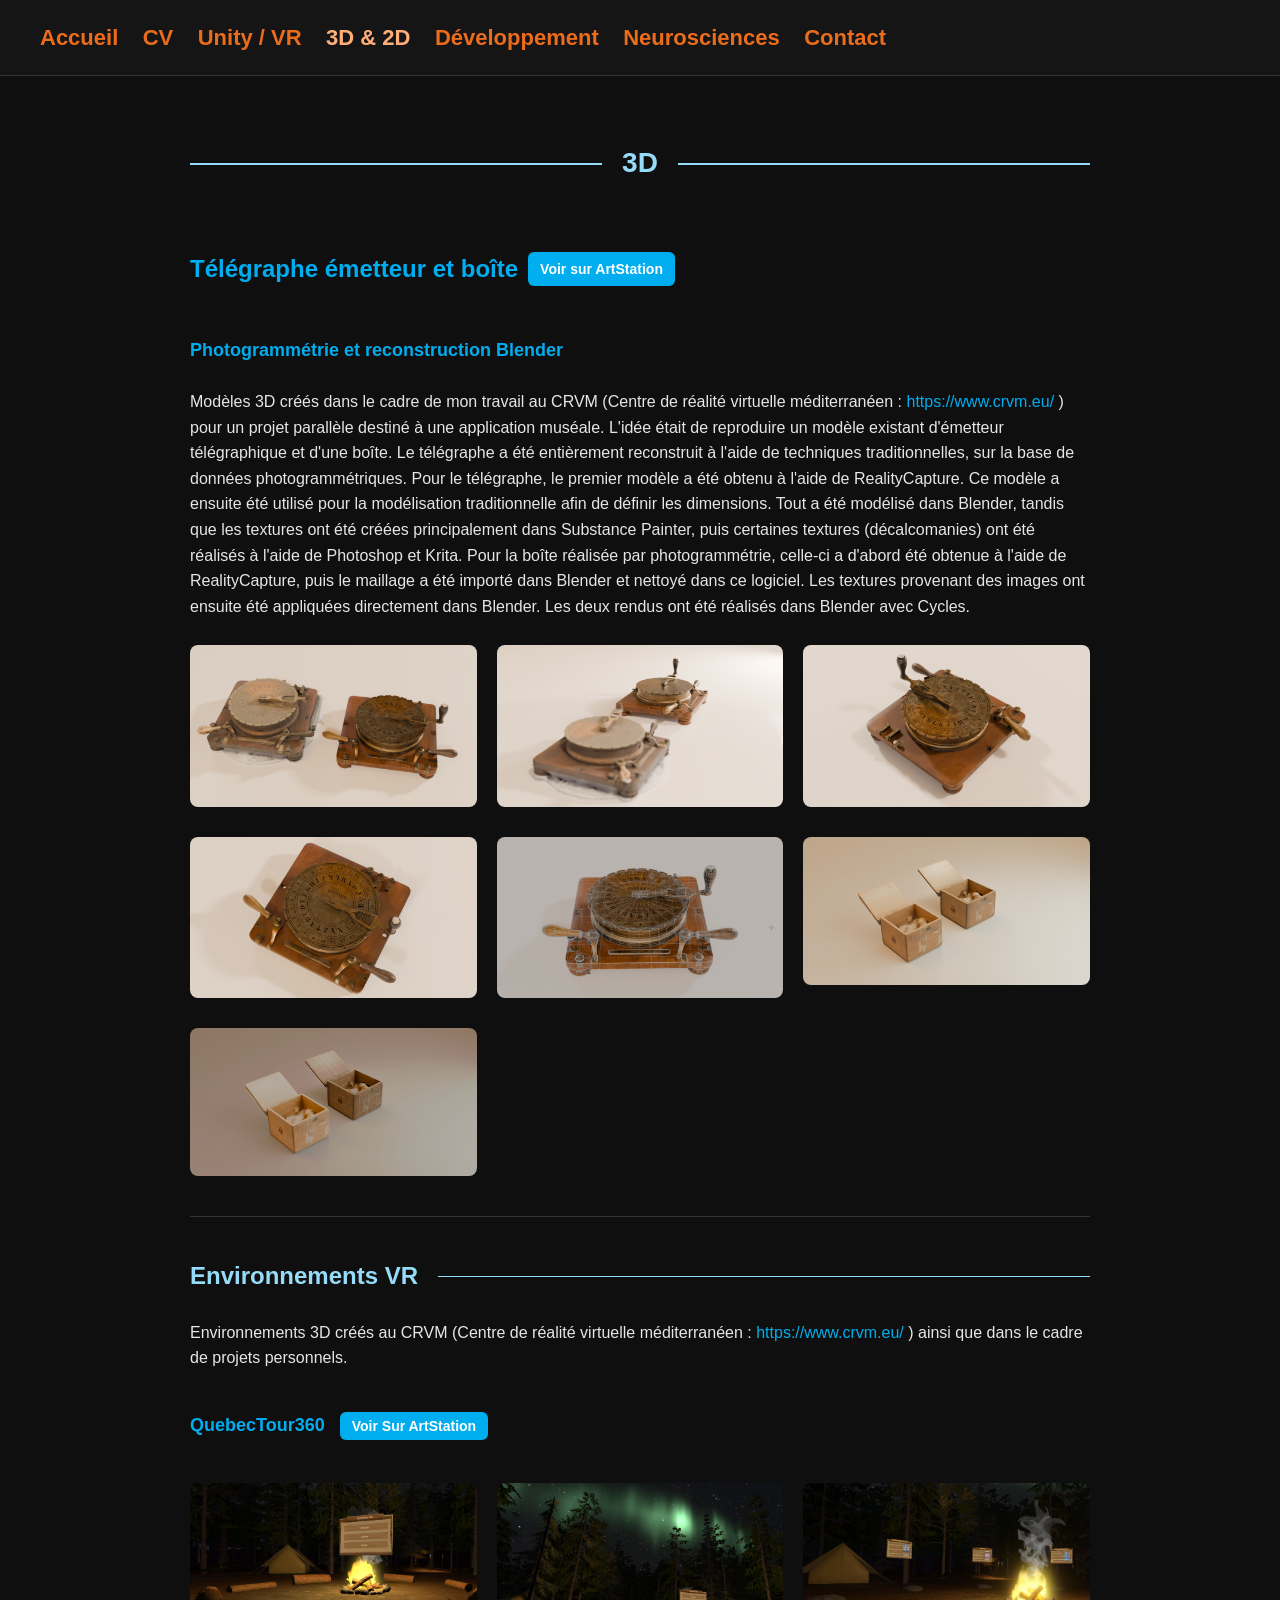
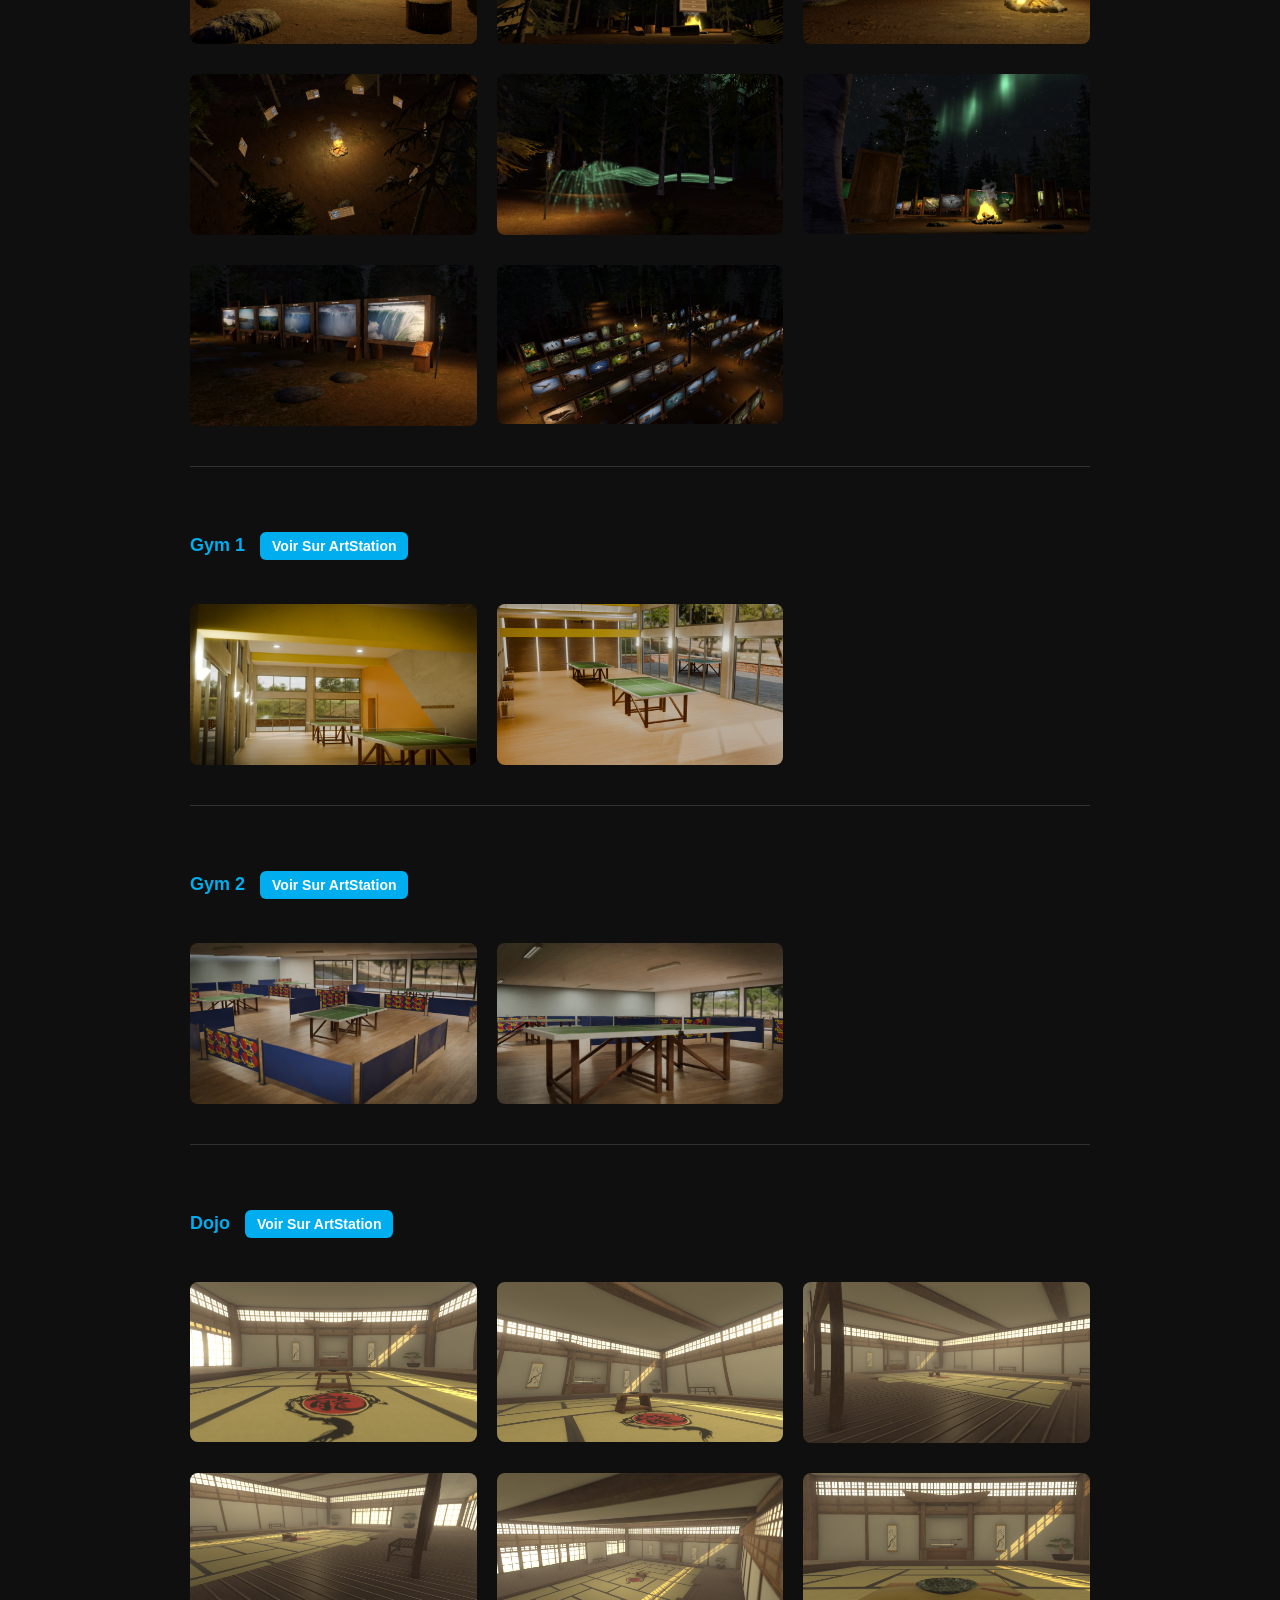
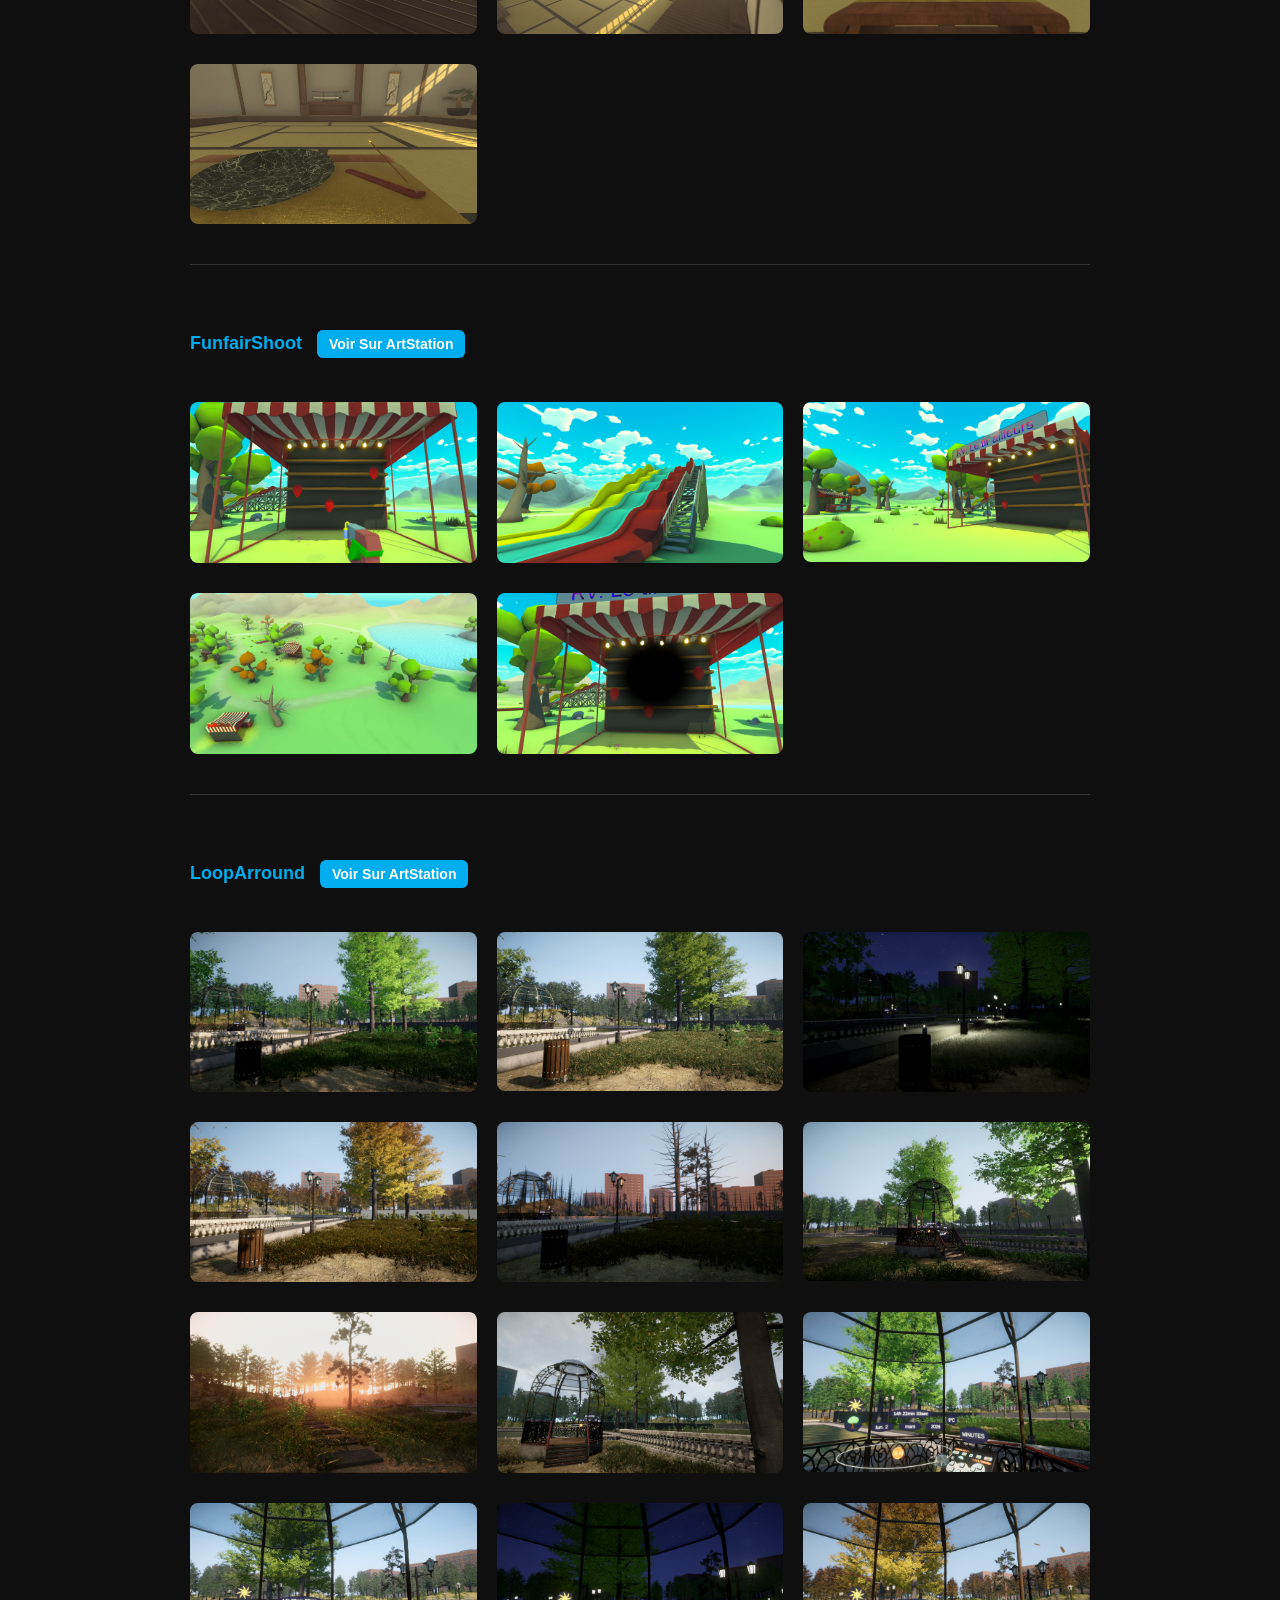
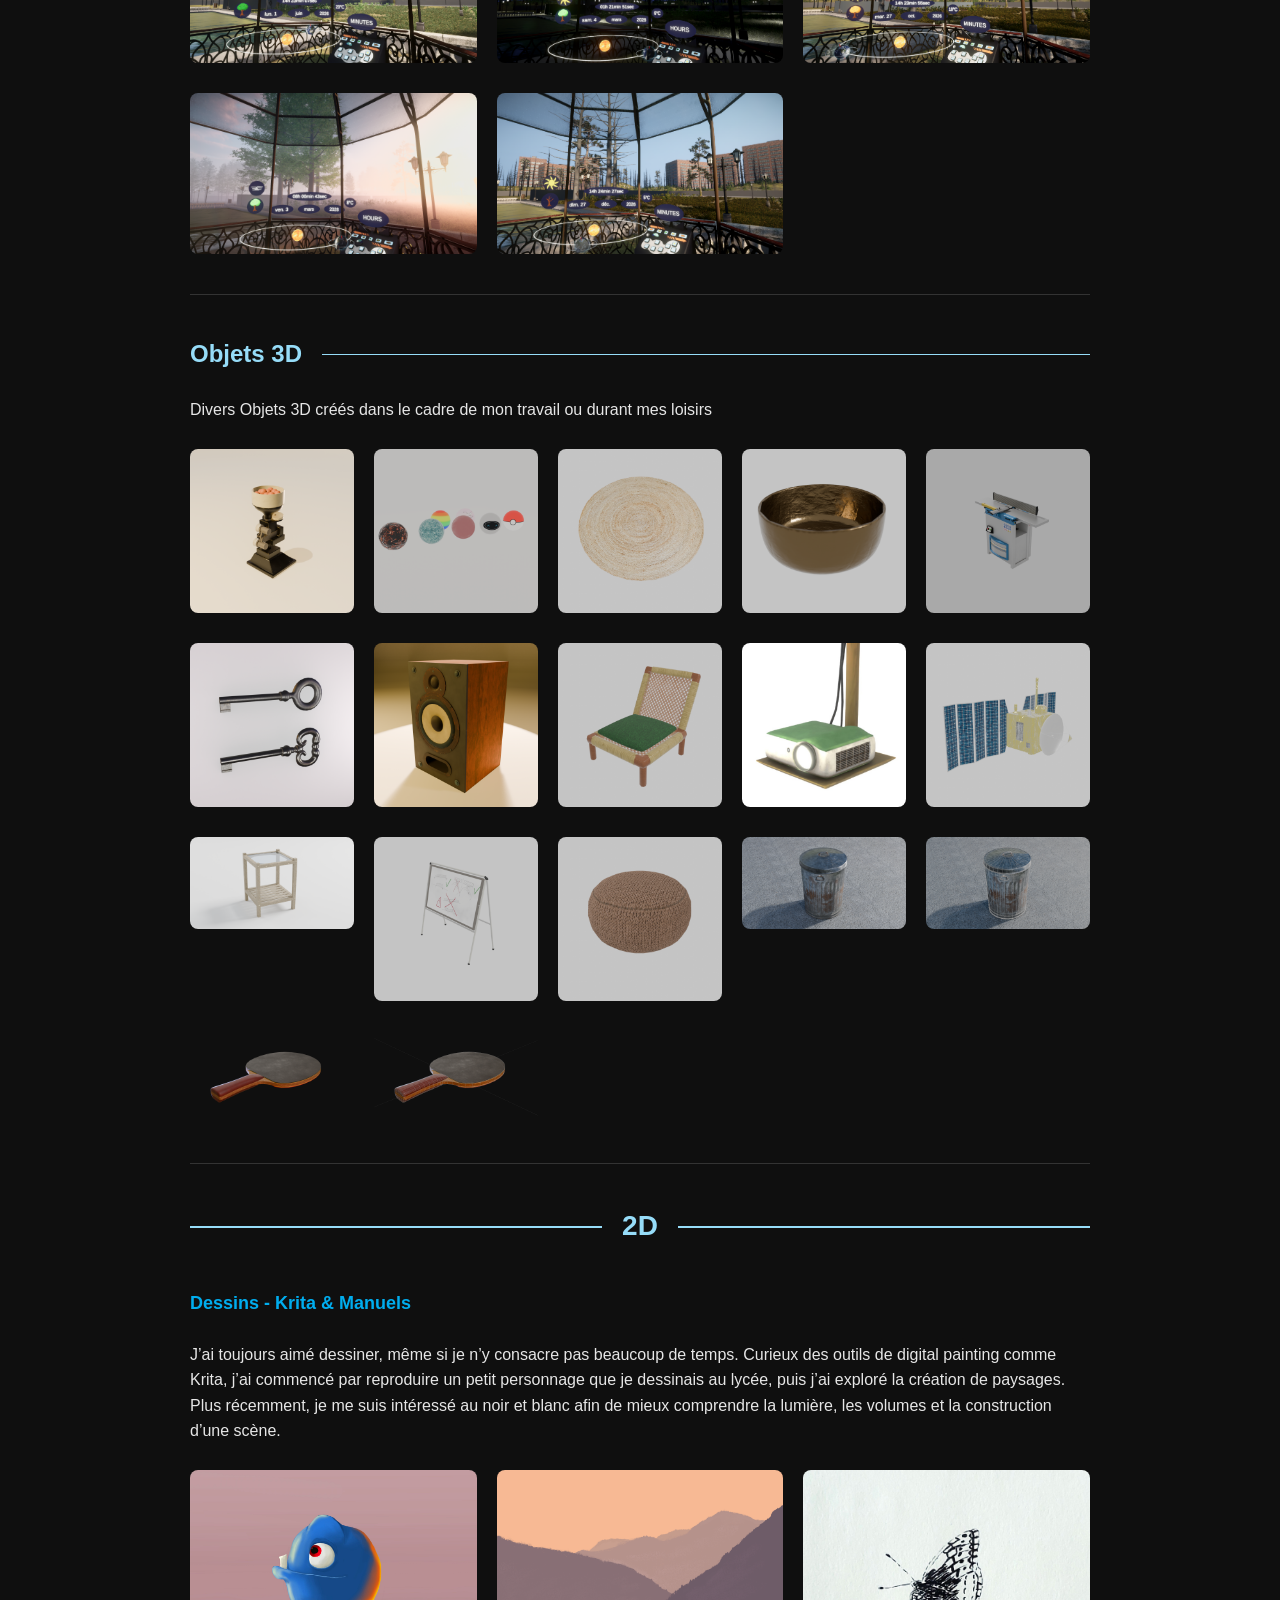
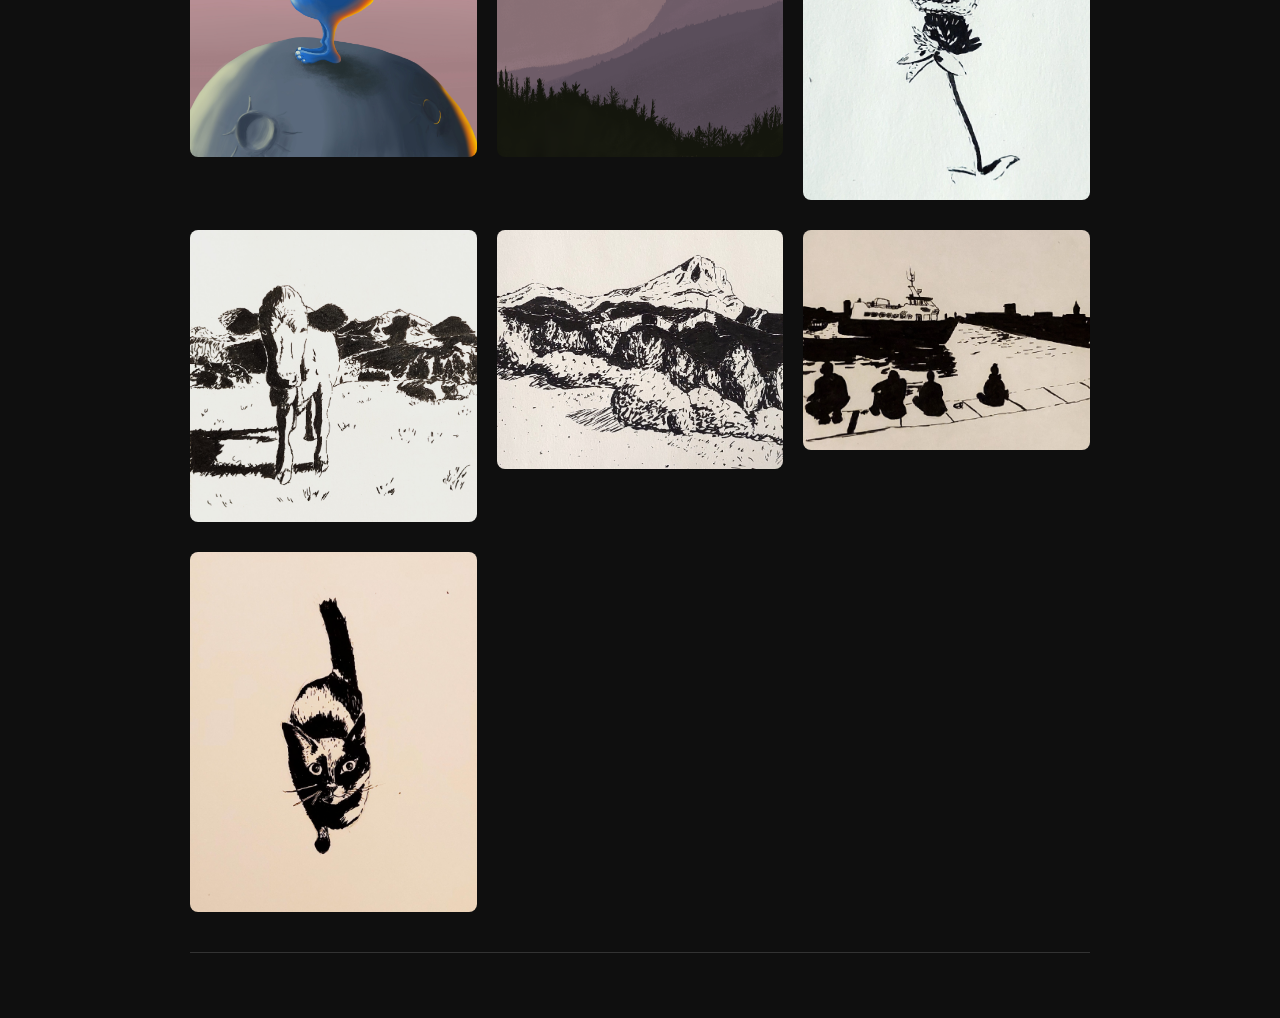
==== commit 250b0a32: "add icons and modif CV page" ====
--- a/Arts3D2D.html
+++ b/Arts3D2D.html
@@ -13,7 +13,7 @@
             <a href="index.html">Accueil</a>
             <a href="cv.html">CV</a>
             <a href="unity.html">Unity / VR</a>
-            <a href="Arts3D2D.html">3D & 2D</a>
+            <a href="Arts3D2D.html" class="current">3D & 2D</a>
             <a href="dev.html">Développement</a>
             <a href="neurosciences.html">Neurosciences</a>
             <a href="contact.html">Contact</a>
@@ -77,8 +77,9 @@
                 </h3>
 
         
-            <p>Environnements 3D créés dans le cadre de mon travail au CRVM (Centre de réalité virtuelle méditerranéen : <a
-                    href="https://www.crvm.eu/" target="_blank" class="lk" >https://www.crvm.eu/ </a>) 
+            <p>Environnements 3D créés au CRVM (Centre de réalité virtuelle méditerranéen : 
+                <a href="https://www.crvm.eu/" target="_blank" class="lk">https://www.crvm.eu/</a>
+                ) ainsi que dans le cadre de projets personnels.
             </p>
 
             <div class="art-title-row">
@@ -97,14 +98,13 @@
             
             <div class="art-grid">
                 <img src="assets/Images/UnityProjects/QuebecTour360/Capture0.png" class="project">
-        <img src="assets/Images/UnityProjects/QuebecTour360/Capture2.png" class="project">
                 <img src="assets/Images/UnityProjects/QuebecTour360/Capture1.png" class="project">
-        <img src="assets/Images/UnityProjects/QuebecTour360/Capture5.png" class="project">
-        <img src="assets/Images/UnityProjects/QuebecTour360/Capture7.png" class="project">
-        <img src="assets/Images/UnityProjects/QuebecTour360/Capture9.png" class="project">
-        <img src="assets/Images/UnityProjects/QuebecTour360/Capture11.png" class="project">
-        <img src="assets/Images/UnityProjects/QuebecTour360/Capture12.png" class="project">
-        <img src="assets/Images/UnityProjects/QuebecTour360/Capture14.png" class="project">
+                <img src="assets/Images/UnityProjects/QuebecTour360/Capture2.png" class="project">
+                <img src="assets/Images/UnityProjects/QuebecTour360/Capture4.png" class="project">
+                <img src="assets/Images/UnityProjects/QuebecTour360/Capture7.png" class="project">
+                <img src="assets/Images/UnityProjects/QuebecTour360/Capture9.png" class="project">
+                <img src="assets/Images/UnityProjects/QuebecTour360/Capture11.png" class="project">
+                <img src="assets/Images/UnityProjects/QuebecTour360/Capture12.png" class="project">
             </div>
 
 
--- a/assets/style.css
+++ b/assets/style.css
@@ -5,6 +5,7 @@
     --col_black: #0f0f0f;        /* fond principal */
     --col_white: #e6e6e6;        /* texte principal */
     --col_grey: #333333;         /* bordures */
+    --col_lightorange: #ffaf79;       /* accent chaud */
     --col_orange: #eb6c1a;       /* accent chaud */
     --col_black2: #151515;       /* header */
     --col_black3: #1a1a1a;       /* cartes */
@@ -56,8 +57,14 @@
     font-size: 22px;
 }
 
+nav a.current{
+    color: var(--col_lightorange);
+    cursor: default;
+}
+
 nav a:hover {
     color: var(--col_blue);
+    cursor: pointer;
 }
 
 /* -----------------------------------
@@ -67,6 +74,7 @@
     font-style: normal;
     text-decoration: none;
     color: var(--col_blue);
+    cursor: pointer;
 }
 
 .lk:hover{
@@ -85,6 +93,7 @@
     transition: background 0.2s ease;
     margin: 10px;
     white-space: nowrap;
+    cursor: pointer;
 }
 
 .lkButton:hover {
@@ -128,6 +137,12 @@
 .darkBlue{
         color: var(--col_blue_dark);
 }
+.orange{
+        color: var(--col_orange);
+}
+.lightorange{
+        color: var(--col_lightorange);
+}
 
 .underline{
     text-decoration: underline;
@@ -135,6 +150,10 @@
 
 .justify{
     text-align: justify;
+}
+
+.flex1 {
+    flex : 1;
 }
 
 .section-title {
@@ -247,6 +266,29 @@
     border-radius: 8px;
     object-fit: cover;
     /* border: 1px solid var(--col_grey); */
+}
+
+.card h3 {
+    margin-top: 20px;
+    color: var(--col_blue);
+}
+
+.profile-card {
+    display: flex;
+    align-items: center;
+    gap: 25px;
+}
+
+.profile-card .profile-photo {
+    width: 120px;
+    height: 120px;
+    object-fit: cover;
+    border-radius: 100%;
+    border: 4px solid var(--col_orange);
+}
+
+.profile-card .profile-text {
+    flex: 1;
 }
 
 /* Responsive */
@@ -369,14 +411,20 @@
     display: flex;
     justify-content: space-between;
     align-items: center;
-    gap: 40px;
-    margin-bottom: 10px;
-}
-
+    gap: 20px;
+    margin-bottom: 20px;
+}
+
+.header-profile.cv-version {
+    gap: 20px; /* réduit l’espace uniquement pour le CV */
+    justify-content: flex-start; /* évite l’écart énorme entre les colonnes */
+}
 .header-text h1 {
     margin: 0;
     font-size: 3rem;
     color: var(--col_blue);
+    
+    
 }
 
 .subtitle {
@@ -387,12 +435,14 @@
 
 /* Photo de profil */
 .profile-photo {
-    width:200px;
-    height: 200px;
+    width:140px;
+    height: 140px;
     object-fit:scale-down;
     border-radius: 100%;
     border: 4px solid var(--col_orange);
 }
+
+
 
 /* Responsive */
 @media (max-width: 900px) {
@@ -414,22 +464,123 @@
 /* =========================================================
    SECTION CV
    ========================================================= */
-.cv-header {
-    display: flex;
-    justify-content: space-between;
-    align-items: center;
-    gap: 40px;
+
+/* Grille 4 colonnes */
+.skills-grid {
+    display: grid;
+    grid-template-columns: repeat(auto-fit, minmax(1,110px));
+    gap: 15px;
     margin-bottom: 40px;
 }
 
-
-.cv-frame {
-    width: 100%;
-    height: 900px;
-    border: none;
-    background: var(--col_black);
+/* Cartes de catégories */
+.skill-card {
+    padding: 10px;
     border-radius: 8px;
-}
+    color: var(--col_white);
+    
+}
+.skill-card:hover {
+    transform: scale(1.2);
+}
+
+
+/* Couleurs des cartes */
+.skill-3d {
+    background: #6d5d9f; /* violet foncé */
+}
+
+.skill-vr {
+    background: #4d8fb6; /* bleu pétrole */
+}
+
+.skill-dev {
+    background: #408f40; /* vert foncé */
+}
+
+.skill-neuro {
+    background: #af4f4f; /* rouge brun */
+}
+.skill-langues {
+    background: #d5c142; /* rouge brun */
+}
+
+/* Titre des cartes */
+.skill-card h3 {
+    margin-bottom: 15px;
+    color: var(--col_black);
+    text-align: center;
+    font-size: 16px;
+}
+
+/* Grille d’icônes compacte */
+.skills-icons.compact {
+    display: grid;
+    /* grid-template-columns: repeat(auto-fit, minmax(120px, 1fr)); */
+    grid-template-columns: repeat(6, 1fr);
+    gap: 10px;
+    text-align: center;
+}
+
+.skills-icons.compact .skill {
+    display: flex;
+    flex-direction: column; /* ← FORCÉ EN COLONNE */
+    align-items: center;
+    justify-content: flex-start;
+    gap: 4px;
+}
+
+/* Icônes plus petites */
+.skills-icons.compact img {
+    width: 30px;
+    height: 30px;
+    object-fit: contain;
+}
+
+/* Texte sous icône */
+.skills-icons.compact span {
+    font-size: 0.8rem;
+    margin-top: 4px;
+    white-space: normal;
+    text-align: center;
+}
+
+
+/* Responsive */
+@media (max-width: 900px) {
+    .skills-grid {
+        grid-template-columns: repeat(3, 1fr);
+    }
+}
+
+@media (max-width: 600px) {
+    .skills-grid {
+        grid-template-columns: 1fr;
+    }
+}
+
+/* Barre de niveau sous les icônes */
+.skill-bar {
+    width: 60px;
+    height: 6px;
+    border-radius: 3px;
+    background: var(--col_light_blue);
+    position: relative;
+    overflow: hidden;
+    margin-top: 4px;
+}
+
+/* Barre remplie */
+.skill-bar::after {
+    content: "";
+    position: absolute;
+    inset: 0;
+    background: var(--col_blue_dark2);
+    width: calc((100% / 5) * attr(data-level number));
+}
+
+
+
 
 
 /* =========================================================
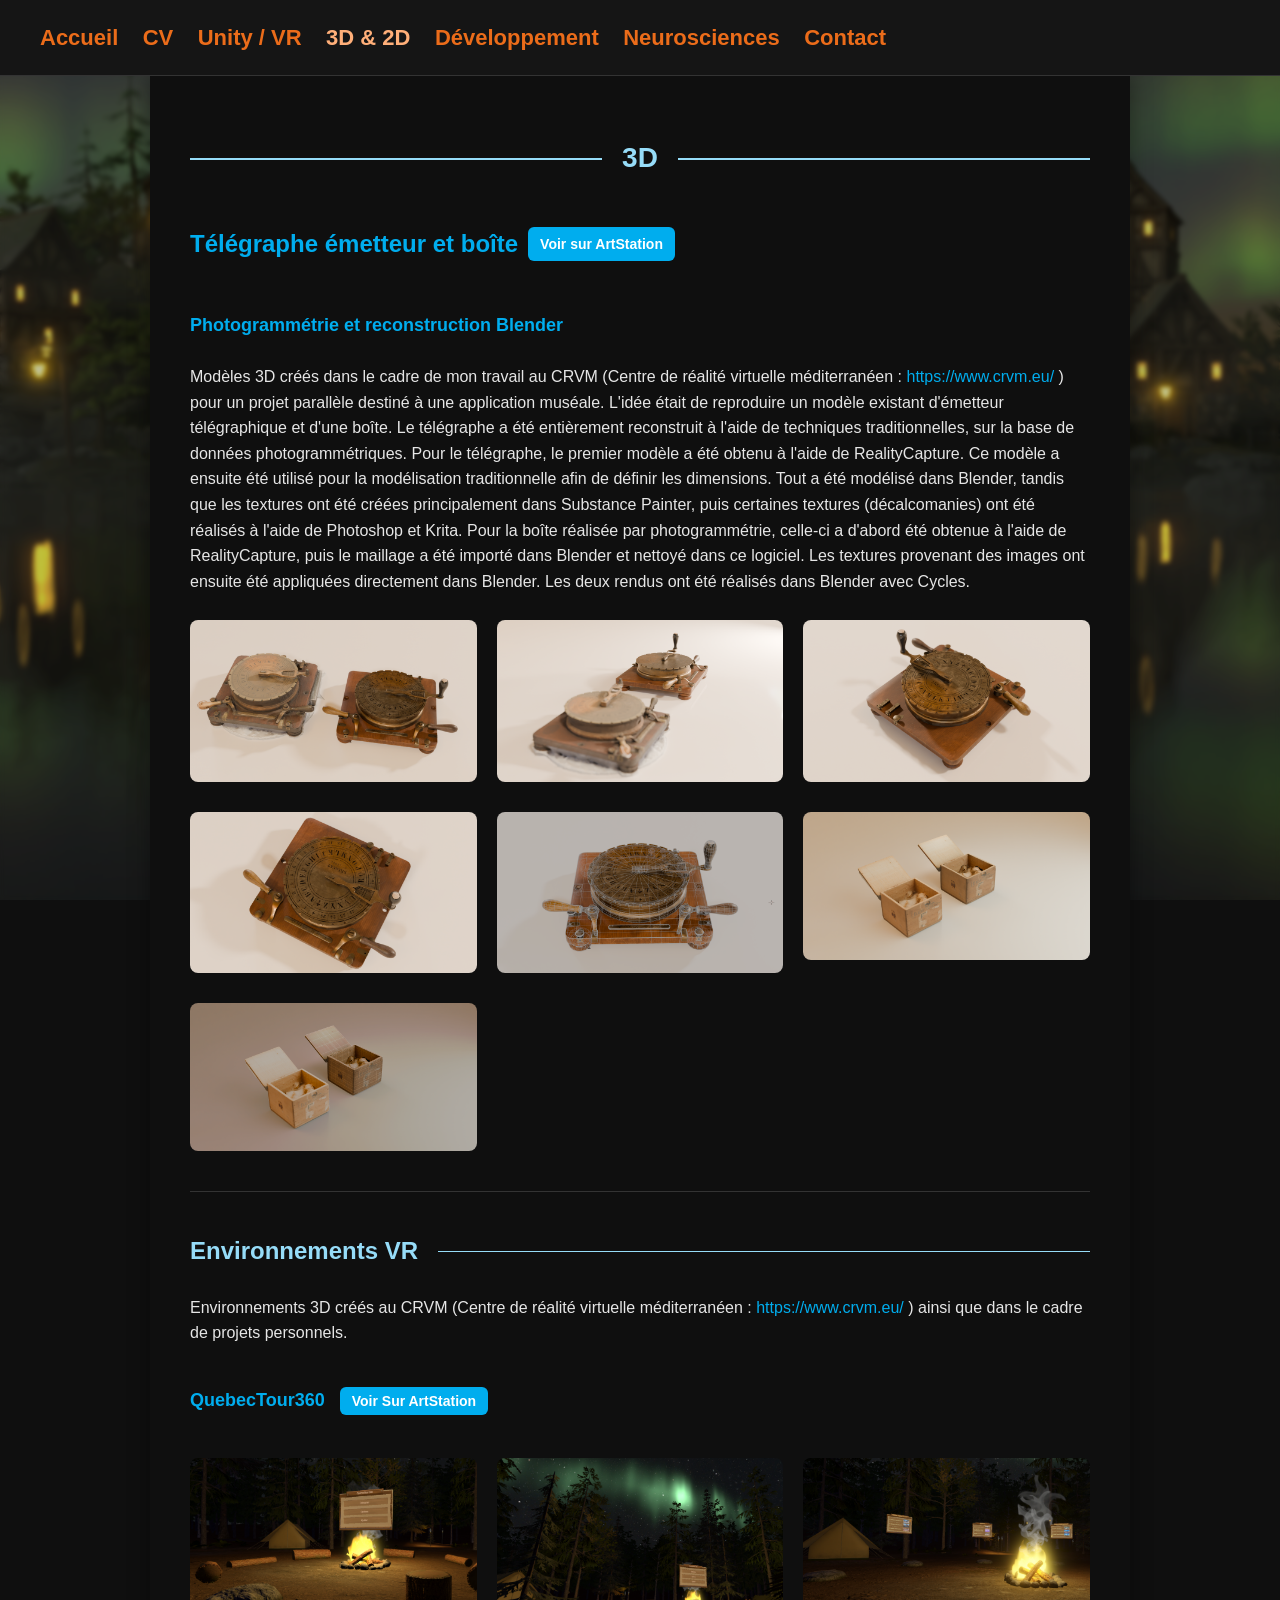
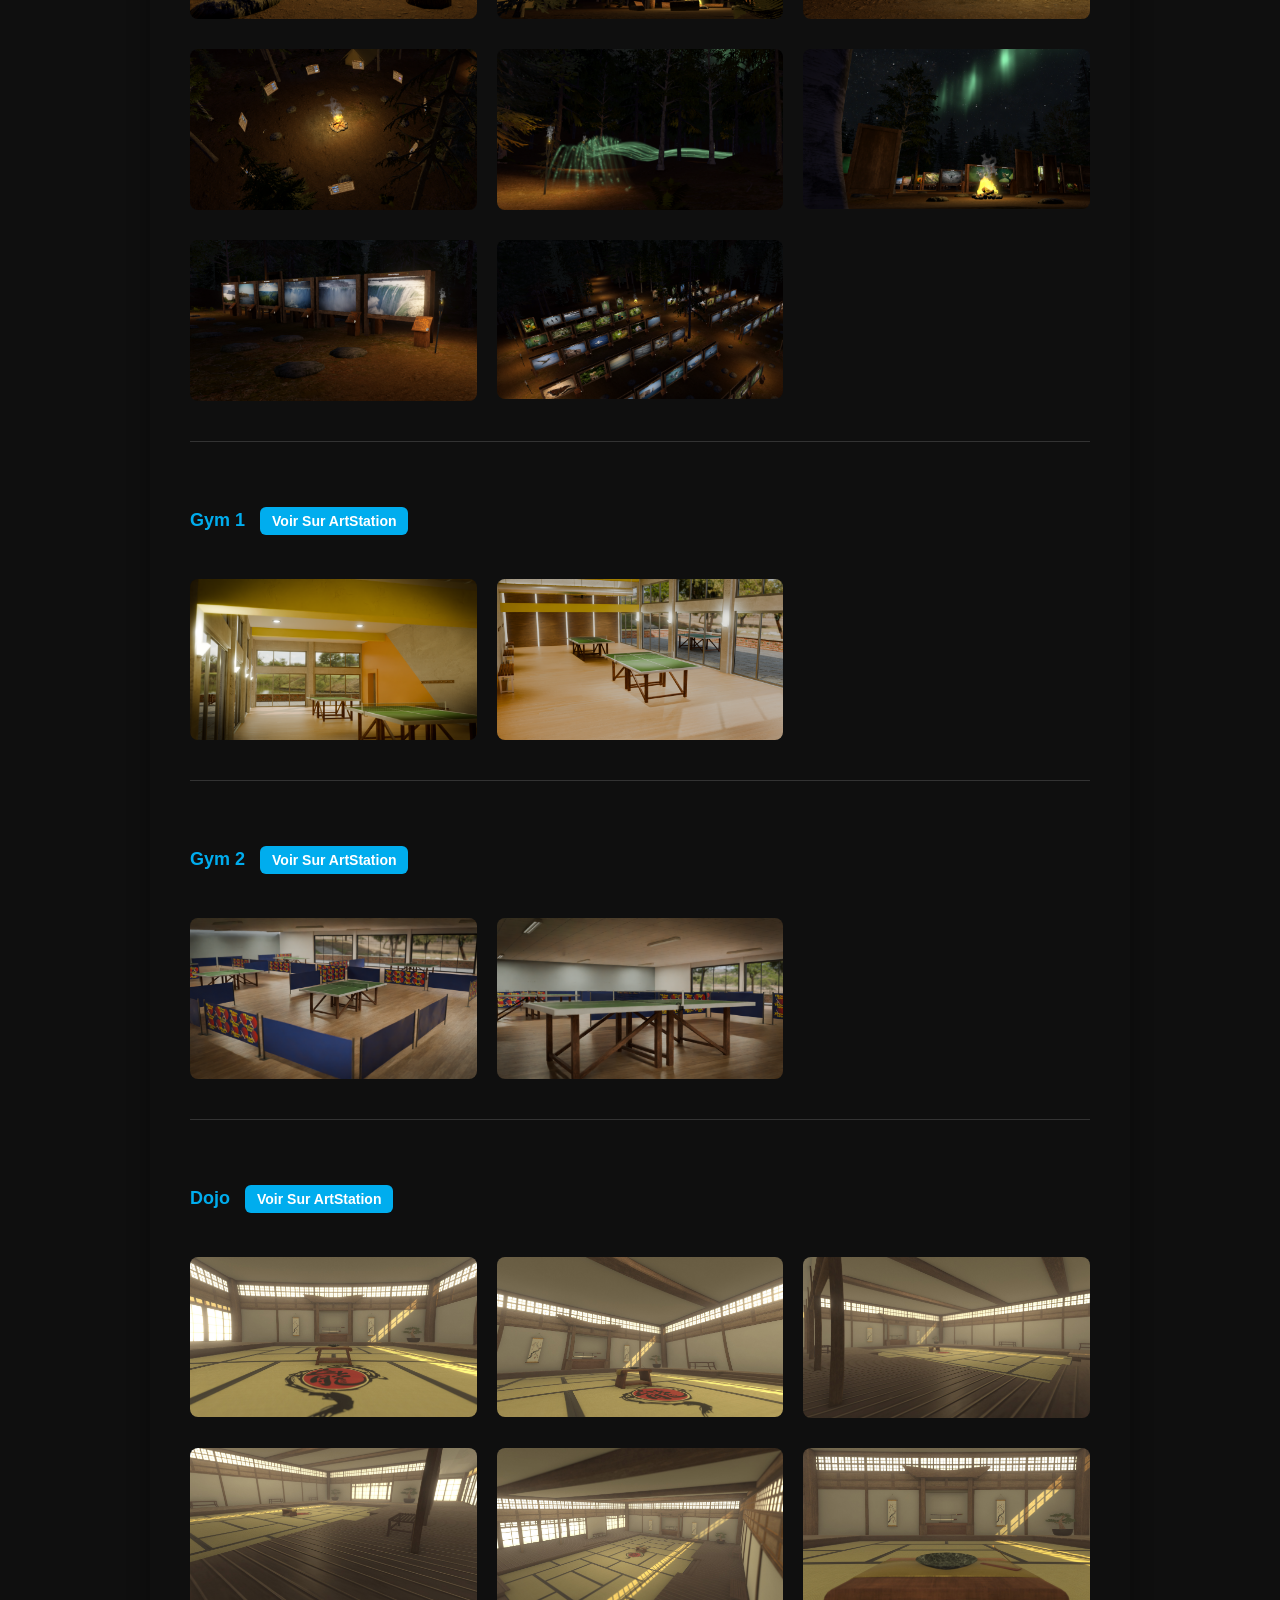
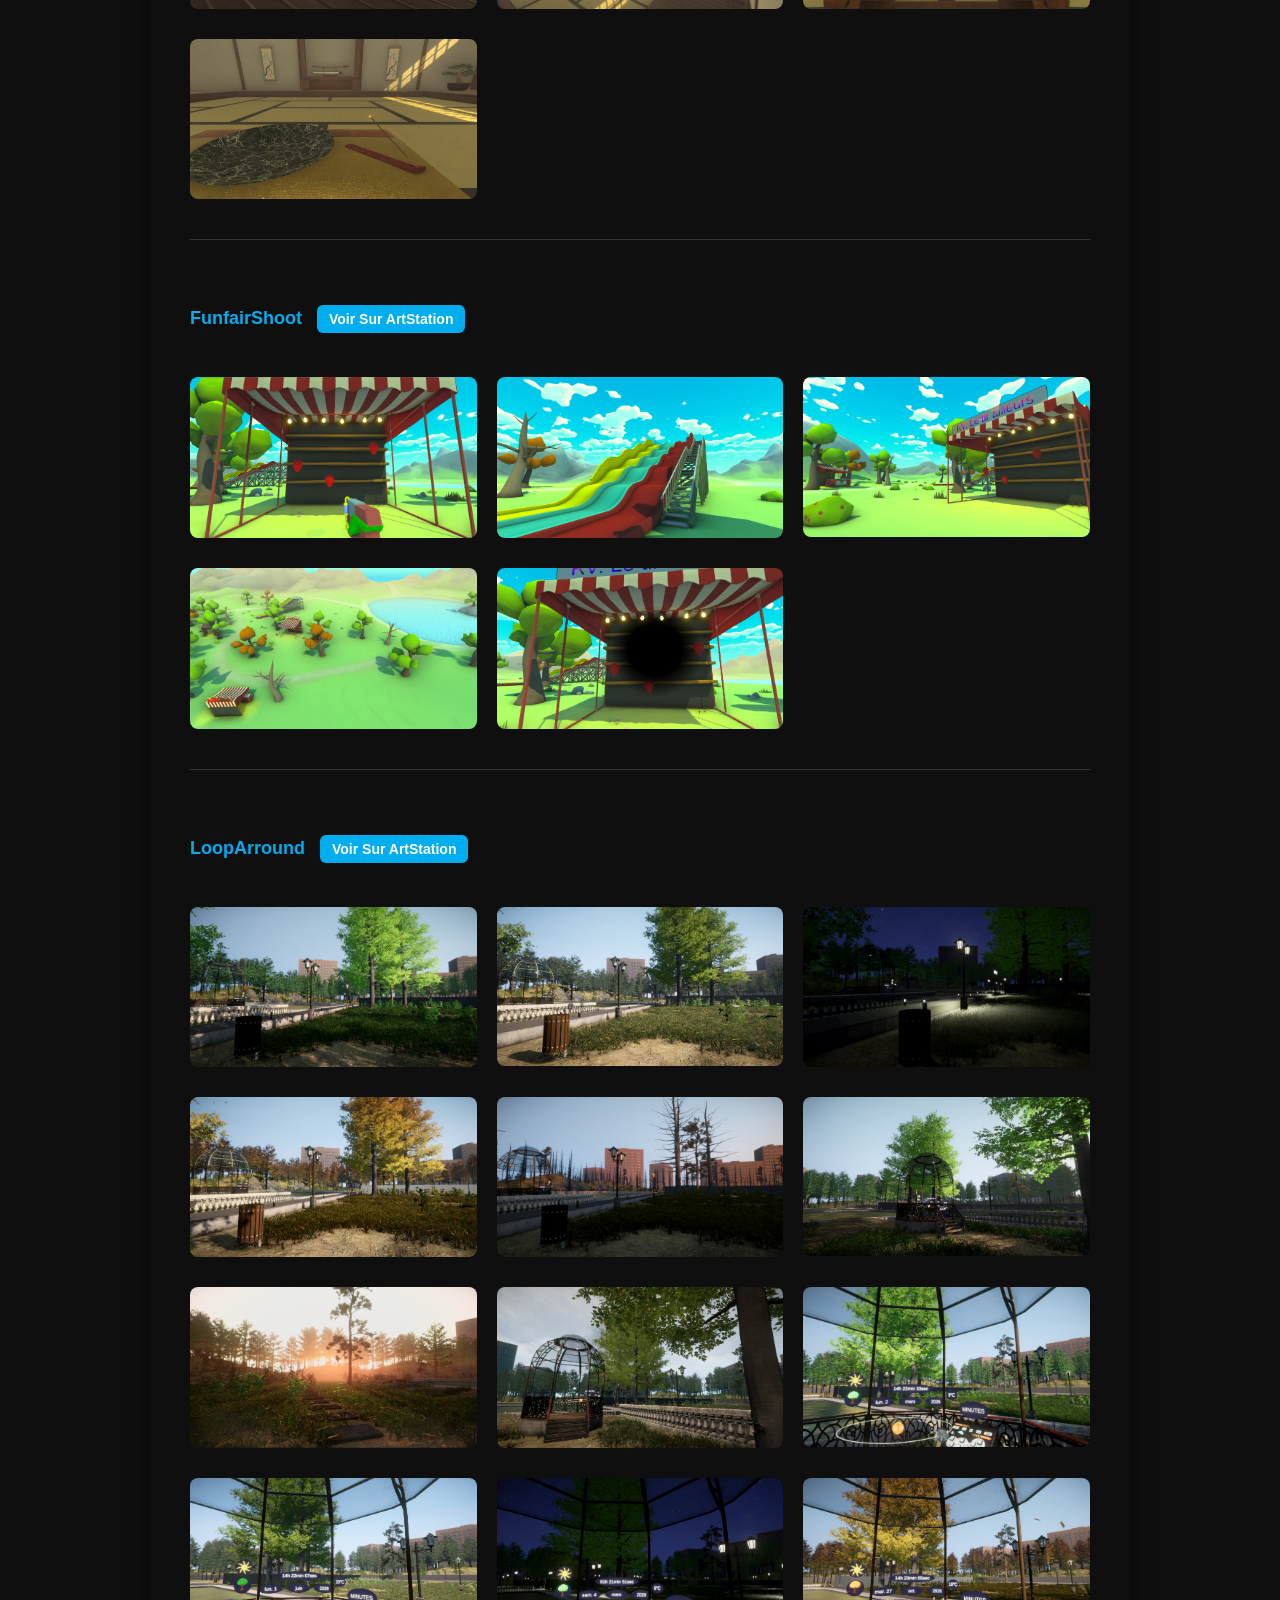
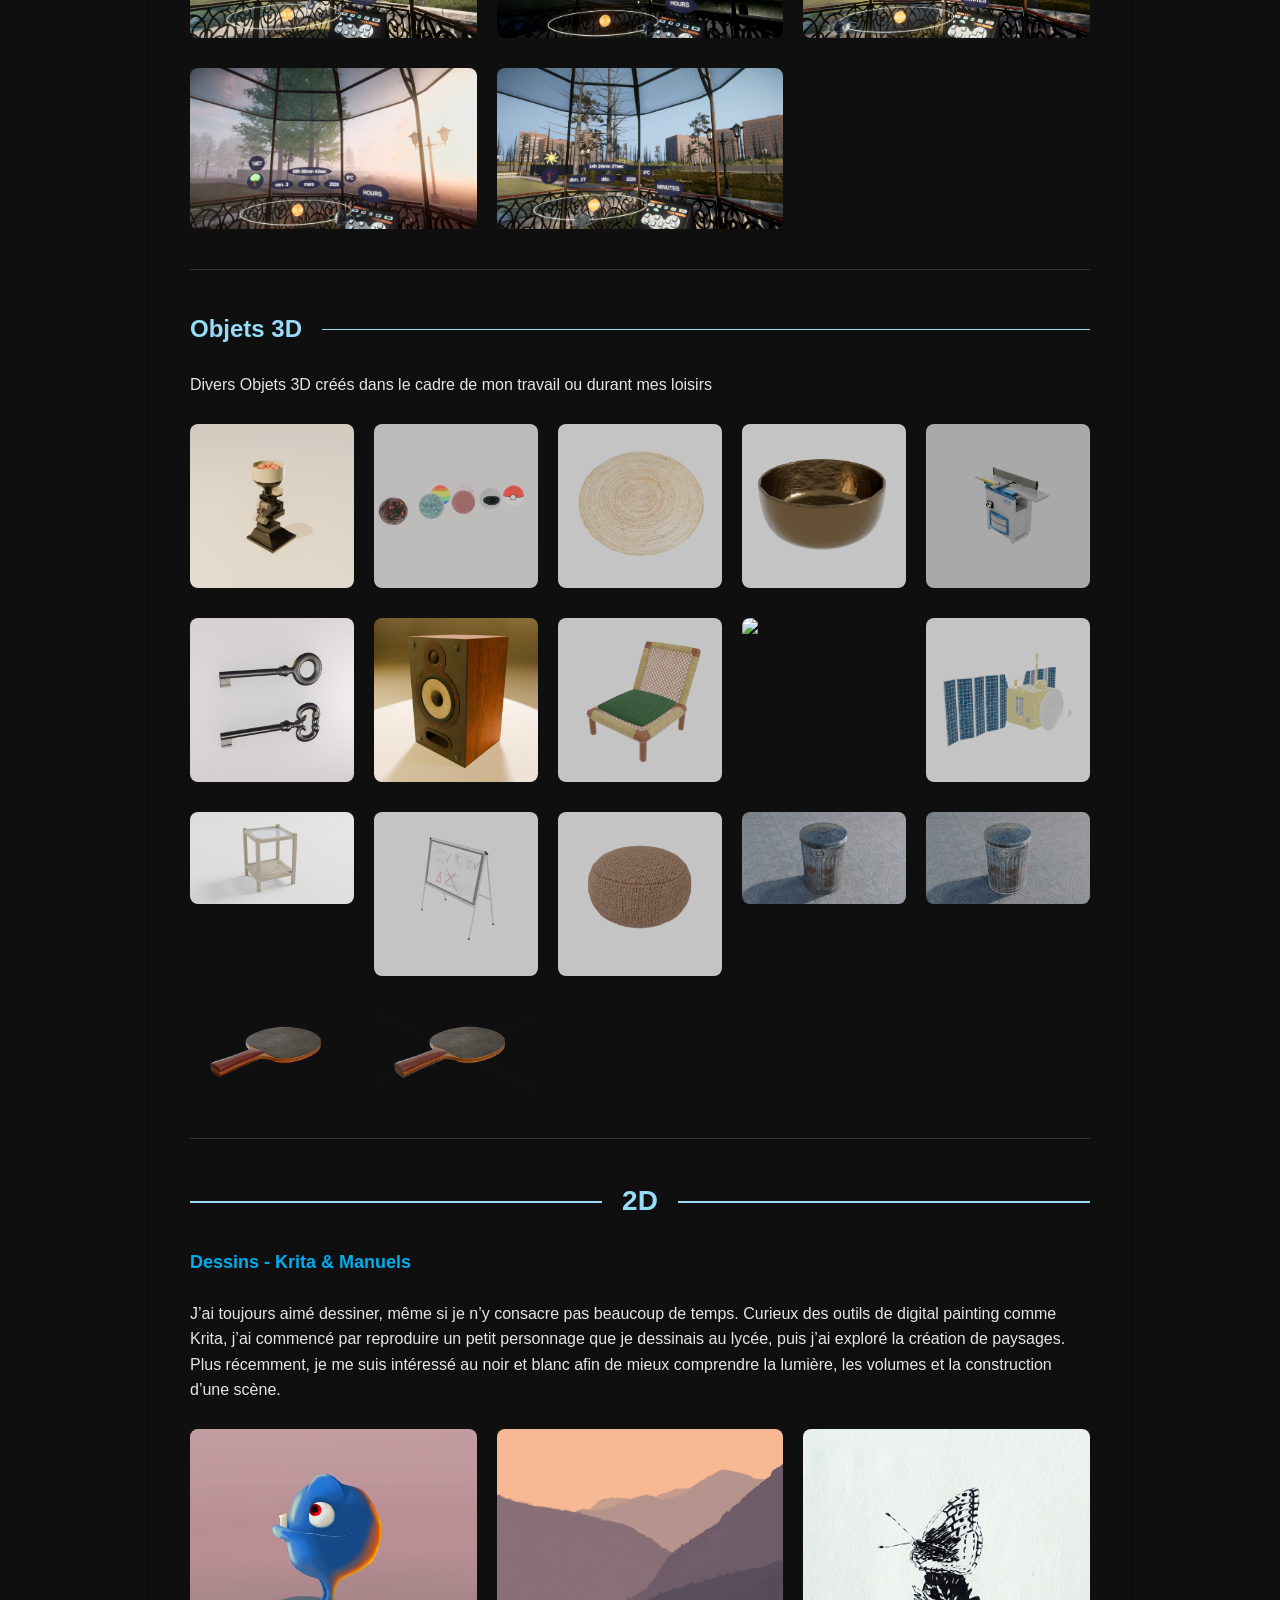
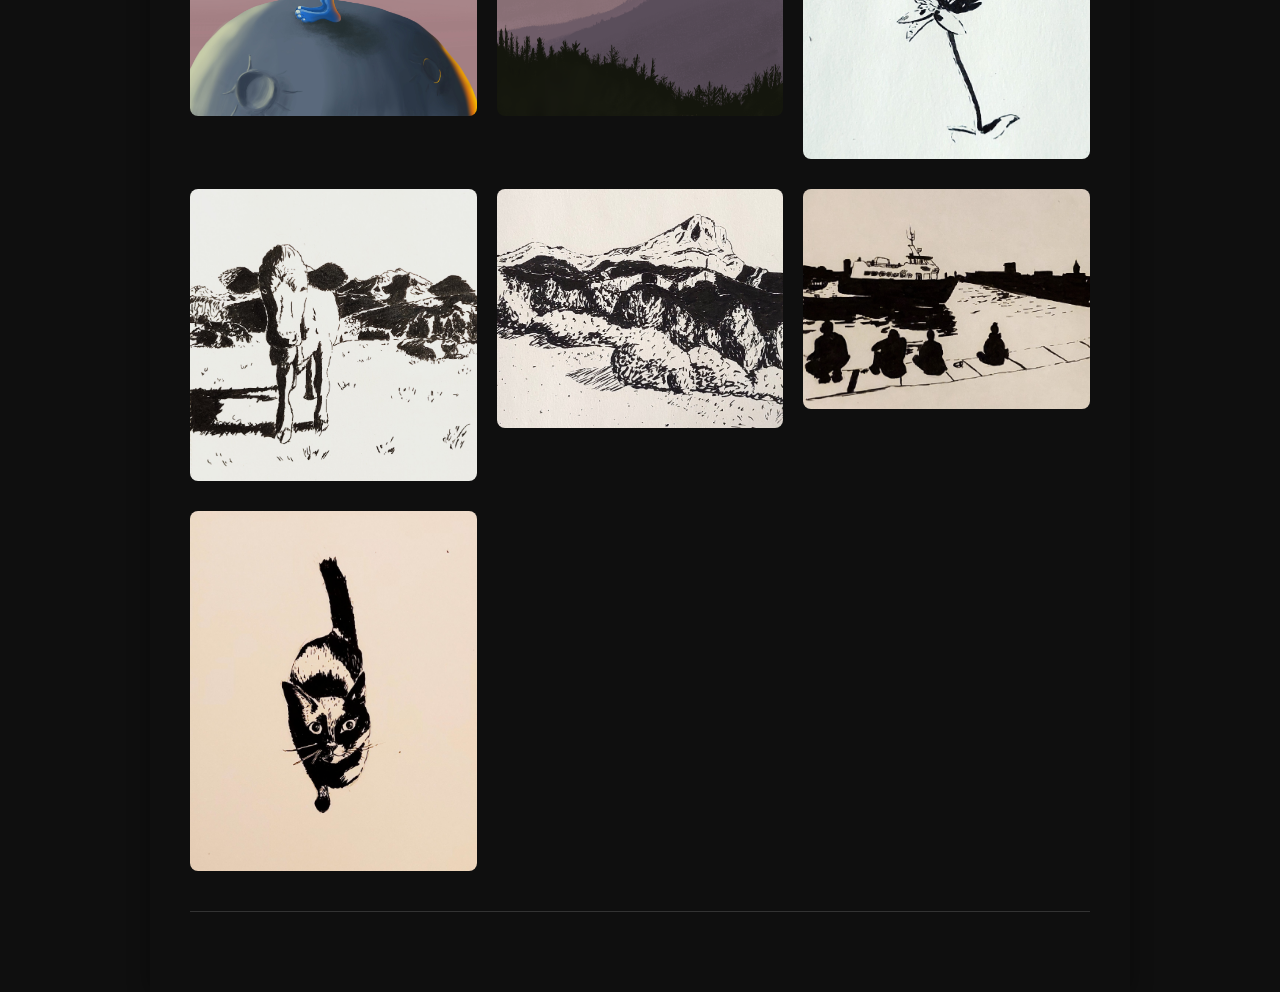
==== commit 5cf9f205: "modif website, cv Neuro, and background image" ====
--- a/Arts3D2D.html
+++ b/Arts3D2D.html
@@ -7,7 +7,7 @@
     <link rel="stylesheet" href="assets/style.css">
 </head>
 
-<body>
+<body class="page-bg bg-modelisation">
     <header>
         <nav>
             <a href="index.html">Accueil</a>
@@ -61,13 +61,13 @@
 
 
             <div class="art-grid">
-                <img src="assets/Images/3D/TelegraphTransmitterAndBox/rendu7.png" class="project">
-                <img src="assets/Images/3D/TelegraphTransmitterAndBox/rendu8.png" class="project">
-                <img src="assets/Images/3D/TelegraphTransmitterAndBox/rendu10.png" class="project">
-                <img src="assets/Images/3D/TelegraphTransmitterAndBox/rendu12.png" class="project">
-                <img src="assets/Images/3D/TelegraphTransmitterAndBox/rendu13&Wire.png" class="project">
-                <img src="assets/Images/3D/TelegraphTransmitterAndBox/m_Box1.png" class="project">
-                <img src="assets/Images/3D/TelegraphTransmitterAndBox/m_Box1Wiresup.png" class="project">
+                <img src="assets/Images/3D/TelegraphTransmitterAndBox/rendu7.png" class="picture">
+                <img src="assets/Images/3D/TelegraphTransmitterAndBox/rendu8.png" class="picture">
+                <img src="assets/Images/3D/TelegraphTransmitterAndBox/rendu10.png" class="picture">
+                <img src="assets/Images/3D/TelegraphTransmitterAndBox/rendu12.png" class="picture">
+                <img src="assets/Images/3D/TelegraphTransmitterAndBox/rendu13&Wire.png" class="picture">
+                <img src="assets/Images/3D/TelegraphTransmitterAndBox/m_Box1.png" class="picture">
+                <img src="assets/Images/3D/TelegraphTransmitterAndBox/m_Box1Wiresup.png" class="picture">
             </div>
 
 
@@ -97,14 +97,14 @@
              
             
             <div class="art-grid">
-                <img src="assets/Images/UnityProjects/QuebecTour360/Capture0.png" class="project">
-                <img src="assets/Images/UnityProjects/QuebecTour360/Capture1.png" class="project">
-                <img src="assets/Images/UnityProjects/QuebecTour360/Capture2.png" class="project">
-                <img src="assets/Images/UnityProjects/QuebecTour360/Capture4.png" class="project">
-                <img src="assets/Images/UnityProjects/QuebecTour360/Capture7.png" class="project">
-                <img src="assets/Images/UnityProjects/QuebecTour360/Capture9.png" class="project">
-                <img src="assets/Images/UnityProjects/QuebecTour360/Capture11.png" class="project">
-                <img src="assets/Images/UnityProjects/QuebecTour360/Capture12.png" class="project">
+                <img src="assets/Images/UnityProjects/QuebecTour360/Capture0.png" class="picture">
+                <img src="assets/Images/UnityProjects/QuebecTour360/Capture1.png" class="picture">
+                <img src="assets/Images/UnityProjects/QuebecTour360/Capture2.png" class="picture">
+                <img src="assets/Images/UnityProjects/QuebecTour360/Capture4.png" class="picture">
+                <img src="assets/Images/UnityProjects/QuebecTour360/Capture7.png" class="picture">
+                <img src="assets/Images/UnityProjects/QuebecTour360/Capture9.png" class="picture">
+                <img src="assets/Images/UnityProjects/QuebecTour360/Capture11.png" class="picture">
+                <img src="assets/Images/UnityProjects/QuebecTour360/Capture12.png" class="picture">
             </div>
 
 
@@ -124,8 +124,8 @@
              
             
             <div class="art-grid">
-                <img src="assets/Images/3D/Environnements/Gym1.1.png" class="project">
-                <img src="assets/Images/3D/Environnements/Gym1.2.png" class="project">
+                <img src="assets/Images/3D/Environnements/Gym1.1.png" class="picture">
+                <img src="assets/Images/3D/Environnements/Gym1.2.png" class="picture">
 
             </div>
 
@@ -143,8 +143,8 @@
              
 
             <div class="art-grid">
-                <img src="assets/Images/3D/Environnements/Gym2.1.png" class="project">
-                <img src="assets/Images/3D/Environnements/Gym2.2.png" class="project">
+                <img src="assets/Images/3D/Environnements/Gym2.1.png" class="picture">
+                <img src="assets/Images/3D/Environnements/Gym2.2.png" class="picture">
             </div>
 
             
@@ -161,13 +161,13 @@
              </div>
             
             <div class="art-grid">
-                <img src="assets/Images/3D/Dojo/Dojo1.jpg" class="project">
-                <img src="assets/Images/3D/Dojo/Dojo2.jpg" class="project">
-                <img src="assets/Images/3D/Dojo/Dojo3.jpg" class="project">
-                <img src="assets/Images/3D/Dojo/Dojo10.jpg" class="project">
-                <img src="assets/Images/3D/Dojo/Dojo6.jpg" class="project">
-                <img src="assets/Images/3D/Dojo/Dojo8.jpg" class="project">
-                <img src="assets/Images/3D/Dojo/Dojo9.jpg" class="project">
+                <img src="assets/Images/3D/Dojo/Dojo1.jpg" class="picture">
+                <img src="assets/Images/3D/Dojo/Dojo2.jpg" class="picture">
+                <img src="assets/Images/3D/Dojo/Dojo3.jpg" class="picture">
+                <img src="assets/Images/3D/Dojo/Dojo10.jpg" class="picture">
+                <img src="assets/Images/3D/Dojo/Dojo6.jpg" class="picture">
+                <img src="assets/Images/3D/Dojo/Dojo8.jpg" class="picture">
+                <img src="assets/Images/3D/Dojo/Dojo9.jpg" class="picture">
             </div>
             <div class="art-title-row">
             <h4>
@@ -183,11 +183,11 @@
              
             
             <div class="art-grid">
-                <img src="assets/Images/UnityProjects/FunfairShoot/Capture1.png" class="project">
-                <img src="assets/Images/UnityProjects/FunfairShoot/Capture2.png" class="project">
-                <img src="assets/Images/UnityProjects/FunfairShoot/Capture3.png" class="project">
-                <img src="assets/Images/UnityProjects/FunfairShoot/Capture4.png" class="project">
-                <img src="assets/Images/UnityProjects/FunfairShoot/Capture5.png" class="project">
+                <img src="assets/Images/UnityProjects/FunfairShoot/Capture1.png" class="picture">
+                <img src="assets/Images/UnityProjects/FunfairShoot/Capture2.png" class="picture">
+                <img src="assets/Images/UnityProjects/FunfairShoot/Capture3.png" class="picture">
+                <img src="assets/Images/UnityProjects/FunfairShoot/Capture4.png" class="picture">
+                <img src="assets/Images/UnityProjects/FunfairShoot/Capture5.png" class="picture">
             </div>
             <div class="art-title-row">
             <h4>
@@ -203,20 +203,20 @@
              
             
             <div class="art-grid">
-                        <img src="assets/Images/UnityProjects/LoopArround/Capture1-Spring.png" class="project">
-        <img src="assets/Images/UnityProjects/LoopArround/Capture1-Summer.png" class="project">
-        <img src="assets/Images/UnityProjects/LoopArround/Capture1-Night.png" class="project">
-        <img src="assets/Images/UnityProjects/LoopArround/Capture1-Autumn.png" class="project">
-        <img src="assets/Images/UnityProjects/LoopArround/Capture1-Winter.png" class="project">
-        <img src="assets/Images/UnityProjects/LoopArround/Capture2.png" class="project">
-        <img src="assets/Images/UnityProjects/LoopArround/Capture3.png" class="project">
-        <img src="assets/Images/UnityProjects/LoopArround/Capture4-Rain.png" class="project">
-        <img src="assets/Images/UnityProjects/LoopArround/Capture5-Spring.png" class="project">
-        <img src="assets/Images/UnityProjects/LoopArround/Capture5-Summer.png" class="project">
-        <img src="assets/Images/UnityProjects/LoopArround/Capture5-Night.png" class="project">
-        <img src="assets/Images/UnityProjects/LoopArround/Capture5-Autumn.png" class="project">
-        <img src="assets/Images/UnityProjects/LoopArround/Capture5-Fog.png" class="project">
-        <img src="assets/Images/UnityProjects/LoopArround/Capture5-Winter.png" class="project">
+                        <img src="assets/Images/UnityProjects/LoopArround/Capture1-Spring.png" class="picture">
+        <img src="assets/Images/UnityProjects/LoopArround/Capture1-Summer.png" class="picture">
+        <img src="assets/Images/UnityProjects/LoopArround/Capture1-Night.png" class="picture">
+        <img src="assets/Images/UnityProjects/LoopArround/Capture1-Autumn.png" class="picture">
+        <img src="assets/Images/UnityProjects/LoopArround/Capture1-Winter.png" class="picture">
+        <img src="assets/Images/UnityProjects/LoopArround/Capture2.png" class="picture">
+        <img src="assets/Images/UnityProjects/LoopArround/Capture3.png" class="picture">
+        <img src="assets/Images/UnityProjects/LoopArround/Capture4-Rain.png" class="picture">
+        <img src="assets/Images/UnityProjects/LoopArround/Capture5-Spring.png" class="picture">
+        <img src="assets/Images/UnityProjects/LoopArround/Capture5-Summer.png" class="picture">
+        <img src="assets/Images/UnityProjects/LoopArround/Capture5-Night.png" class="picture">
+        <img src="assets/Images/UnityProjects/LoopArround/Capture5-Autumn.png" class="picture">
+        <img src="assets/Images/UnityProjects/LoopArround/Capture5-Fog.png" class="picture">
+        <img src="assets/Images/UnityProjects/LoopArround/Capture5-Winter.png" class="picture">
             </div>
             
 
@@ -231,23 +231,23 @@
              
             
             <div class="art-grid2">
-                <img src="assets/Images/3D/Objects/BallLaunccher_TableTennis.png" class="project">
-                <img src="assets/Images/3D/Objects/Balls1.png" class="project">
-                <img src="assets/Images/3D/Objects/BraidedRug.png" class="project">
-                <img src="assets/Images/3D/Objects/BronzeBowl.png" class="project">
-                <img src="assets/Images/3D/Objects/degauchisseuse.png" class="project">
-                <img src="assets/Images/3D/Objects/Keys.png" class="project">
-                <img src="assets/Images/3D/Objects/m_speaker.png" class="project">
-                <img src="assets/Images/3D/Objects/PatioWickerChair.png" class="project">
-                <img src="assets/Images/3D/Objects/Retroprojector.png" class="project">
-                <img src="assets/Images/3D/Objects/Satellite.png" class="project">
-                <img src="assets/Images/3D/Objects/table denuit.png" class="project">
-                <img src="assets/Images/3D/Objects/WhiteBoard.png" class="project">
-                <img src="assets/Images/3D/Objects/WovenPouf.png" class="project">
-                <img src="assets/Images/3D/Objects/poubelle.png" class="project">
-                <img src="assets/Images/3D/Objects/poubelle2.png" class="project">
-                <img src="assets/Images/3D/Objects/m_PingPongPaddle2.png" class="project">
-                <img src="assets/Images/3D/Objects/m_PingPongPaddleWire.png" class="project">
+                <img src="assets/Images/3D/Objects/BallLaunccher_TableTennis.png" class="picture">
+                <img src="assets/Images/3D/Objects/Balls1.png" class="picture">
+                <img src="assets/Images/3D/Objects/BraidedRug.png" class="picture">
+                <img src="assets/Images/3D/Objects/BronzeBowl.png" class="picture">
+                <img src="assets/Images/3D/Objects/degauchisseuse.png" class="picture">
+                <img src="assets/Images/3D/Objects/Keys.png" class="picture">
+                <img src="assets/Images/3D/Objects/m_speaker.png" class="picture">
+                <img src="assets/Images/3D/Objects/PatioWickerChair.png" class="picture">
+                <img src="assets/Images/3D/Objects/Retropictureor.png" class="picture">
+                <img src="assets/Images/3D/Objects/Satellite.png" class="picture">
+                <img src="assets/Images/3D/Objects/table denuit.png" class="picture">
+                <img src="assets/Images/3D/Objects/WhiteBoard.png" class="picture">
+                <img src="assets/Images/3D/Objects/WovenPouf.png" class="picture">
+                <img src="assets/Images/3D/Objects/poubelle.png" class="picture">
+                <img src="assets/Images/3D/Objects/poubelle2.png" class="picture">
+                <img src="assets/Images/3D/Objects/m_PingPongPaddle2.png" class="picture">
+                <img src="assets/Images/3D/Objects/m_PingPongPaddleWire.png" class="picture">
             </div>
 
 
@@ -273,13 +273,13 @@
 
 
             <div class="art-grid">
-                <img src="assets/Images/2D/monster.jpg" class="project">
-                <img src="assets/Images/2D/essai valeurs.png" class="project">
-                <img src="assets/Images/2D/20260202_093954.jpg" class="project">
-                <img src="assets/Images/2D/20260206_102850.jpg" class="project">
-                <img src="assets/Images/2D/20260204_114315.jpg" class="project">
-                <img src="assets/Images/2D/20260209_221621.jpg" class="project">
-                <img src="assets/Images/2D/20260209_221626.jpg" class="project">
+                <img src="assets/Images/2D/monster.jpg" class="picture">
+                <img src="assets/Images/2D/essai valeurs.png" class="picture">
+                <img src="assets/Images/2D/20260202_093954.jpg" class="picture">
+                <img src="assets/Images/2D/20260206_102850.jpg" class="picture">
+                <img src="assets/Images/2D/20260204_114315.jpg" class="picture">
+                <img src="assets/Images/2D/20260209_221621.jpg" class="picture">
+                <img src="assets/Images/2D/20260209_221626.jpg" class="picture">
 
             </div>
 
@@ -291,7 +291,7 @@
 </div>
 
     <script>
-document.querySelectorAll('.project').forEach(img => {
+document.querySelectorAll('.picture').forEach(img => {
     img.addEventListener('click', () => {
         const lightbox = document.getElementById('lightbox');
         const lightboxImg = document.getElementById('lightbox-img');
--- a/assets/style.css
+++ b/assets/style.css
@@ -27,6 +27,78 @@
     color: var(--col_white);
     line-height: 1.6;
 }
+
+
+ .page-bg {
+    background: var(--col_black);
+    position: relative;
+}
+
+.page-bg::before {
+    content: "";
+    position: fixed;
+    inset: 0;
+    background: rgba(0, 0, 0, .25);
+    backdrop-filter: blur(2px);
+    z-index: -1;
+}
+
+.page-bg .container {
+    max-width: 900px;
+    margin: 0 auto;
+    background: var(--col_black);
+    padding: 40px;
+    box-shadow: 0 0 20px rgba(0,0,0,0.4);
+}
+
+
+.bg-index {
+    background-image: url("Images/Background/saloon5.png");
+    background-size: cover;
+    background-position: center;
+    background-attachment: fixed;
+}
+
+.bg-cv {
+    background-image: url("Images/Background/serenite14.png");
+    background-size: cover;
+    background-position: center;
+    background-attachment: fixed;
+}
+.bg-unity {
+    background-image: url("Images/Background/8595519.jpg");
+    background-size: cover;
+    background-position: center;
+    background-attachment: fixed;
+}
+.bg-modelisation {
+    background-image: url("Images/Background/0251.png");
+    background-size: cover;
+    background-position: center;
+    background-attachment: fixed;
+}
+
+.bg-dev {
+    background-image: url("Images/Background/matrix2.png");
+    background-size: cover;
+    background-position: center;
+    background-attachment: fixed;
+}
+.bg-neuro {
+    background-image: url("Images/Background/GCaMP-Banner.png");
+    background-size: cover;
+    background-position: center;
+    background-attachment: fixed;
+}
+
+.bg-contact {
+    background-image: url("Images/Background/8595394.png");
+    background-size: cover;
+    background-position: center;
+    background-attachment: fixed;
+}
+
+
 .tab {
     display: inline-block;
     width: 30px; /* équivalent d’une tabulation */
@@ -109,6 +181,36 @@
     padding: 25px;
 }
 
+.columns2{
+     display: grid;
+    grid-template-columns: repeat(2, 1fr);
+    padding-left: 60px;
+    gap: 20px;
+}
+
+.columns3{
+     display: grid;
+    grid-template-columns: repeat(3, 1fr);
+
+    gap: 20px;
+    padding-left: 40px;
+
+}
+
+/* --- Responsive --- */
+@media (max-width: 900px) {
+    .columns3 {
+        grid-template-columns: repeat(2, 1fr);
+    }
+}
+
+@media (max-width: 600px) {
+    .columns2,
+    .columns3 {
+        grid-template-columns: 1fr;
+    }
+}
+
 /* =========================================================
    TITRES
    ========================================================= */
@@ -134,22 +236,58 @@
     font-size: 18px;
 }
 
+
+.fontBig{
+    font-size: 28px;
+}
+.fontMedium{
+    font-size: 24px;
+}
+.fontSmall{
+    font-size: 18px;
+}
+.fontExtraSmall{
+    font-size: 12px;
+}
+
+
 .darkBlue{
         color: var(--col_blue_dark);
 }
+.blue{
+        color: var(--col_blue);
+}
 .orange{
         color: var(--col_orange);
 }
 .lightorange{
         color: var(--col_lightorange);
 }
+.gray{
+        color: var(--col_grey2);
+}
+.black2{
+        color: var(--col_black2);
+}
 
 .underline{
     text-decoration: underline;
 }
 
+.separator{
+    padding-bottom: 0px;
+    margin-bottom: 10px;
+    border-bottom: 1px solid var(--col_white);}
+
+.bold{
+    font-weight: bold;
+}
+
 .justify{
     text-align: justify;
+}
+.centered{
+    text-align: center;
 }
 
 .flex1 {
@@ -166,7 +304,7 @@
     font-weight: bold;
     color: var(--col_light_blue);
 
-    margin: 40px 0;
+    margin: 20px 0;
     min-height: 30px;
     max-height: 45px;
 }
@@ -179,30 +317,7 @@
     background: var(--col_light_blue);
 }
 
-.section-title2{
-    display: flex;
-    align-items: center;
-    justify-content: center;
-    gap: 20px;
-
-    font-size: 28px;
-    font-weight: bold;
-    color: var(--col_light_blue);
-    padding-top: 80px;
-    margin: 40px;
-        min-height: 30px;
-    max-height: 45px;
-
-}
-
-/* Les lignes à gauche et à droite */
-.section-title2::before,
-.section-title2::after {
-    content: "";
-    flex: 1;
-    height: 2px;
-    background: var(--col_light_blue);
-}
+
 
 .section-titleLeft{
     display: flex;
@@ -303,12 +418,14 @@
         max-width: 300px;
     }
 }
-.project {
+.picture {
     width: 100%;
     border-radius: 8px;
     margin-top: 10px;
     object-fit:scale-down;
-
+}
+.picture:hover {
+        transform: scale(1.1);
 }
 
 .main-image-block {
@@ -374,6 +491,21 @@
 
 .art-thumb:hover {
     transform: scale(1.03);
+}
+
+
+.icon{
+        display: flex;
+
+flex-direction: column; 
+justify-content: flex-start;
+width: 30px;
+height: 30px;
+object-fit: contain;
+    align-items: center;
+
+gap: 4px;
+
 }
 
 .lightbox {
@@ -469,7 +601,7 @@
 .skills-grid {
     display: grid;
     grid-template-columns: repeat(auto-fit, minmax(1,110px));
-    gap: 15px;
+    gap: 20px;
     margin-bottom: 40px;
 }
 
@@ -481,7 +613,7 @@
     
 }
 .skill-card:hover {
-    transform: scale(1.2);
+    transform: scale(1.1);
 }
 
 
@@ -608,6 +740,3 @@
     text-align: justify;
 }
 
-/* ========================
-Contact
-===========================*/
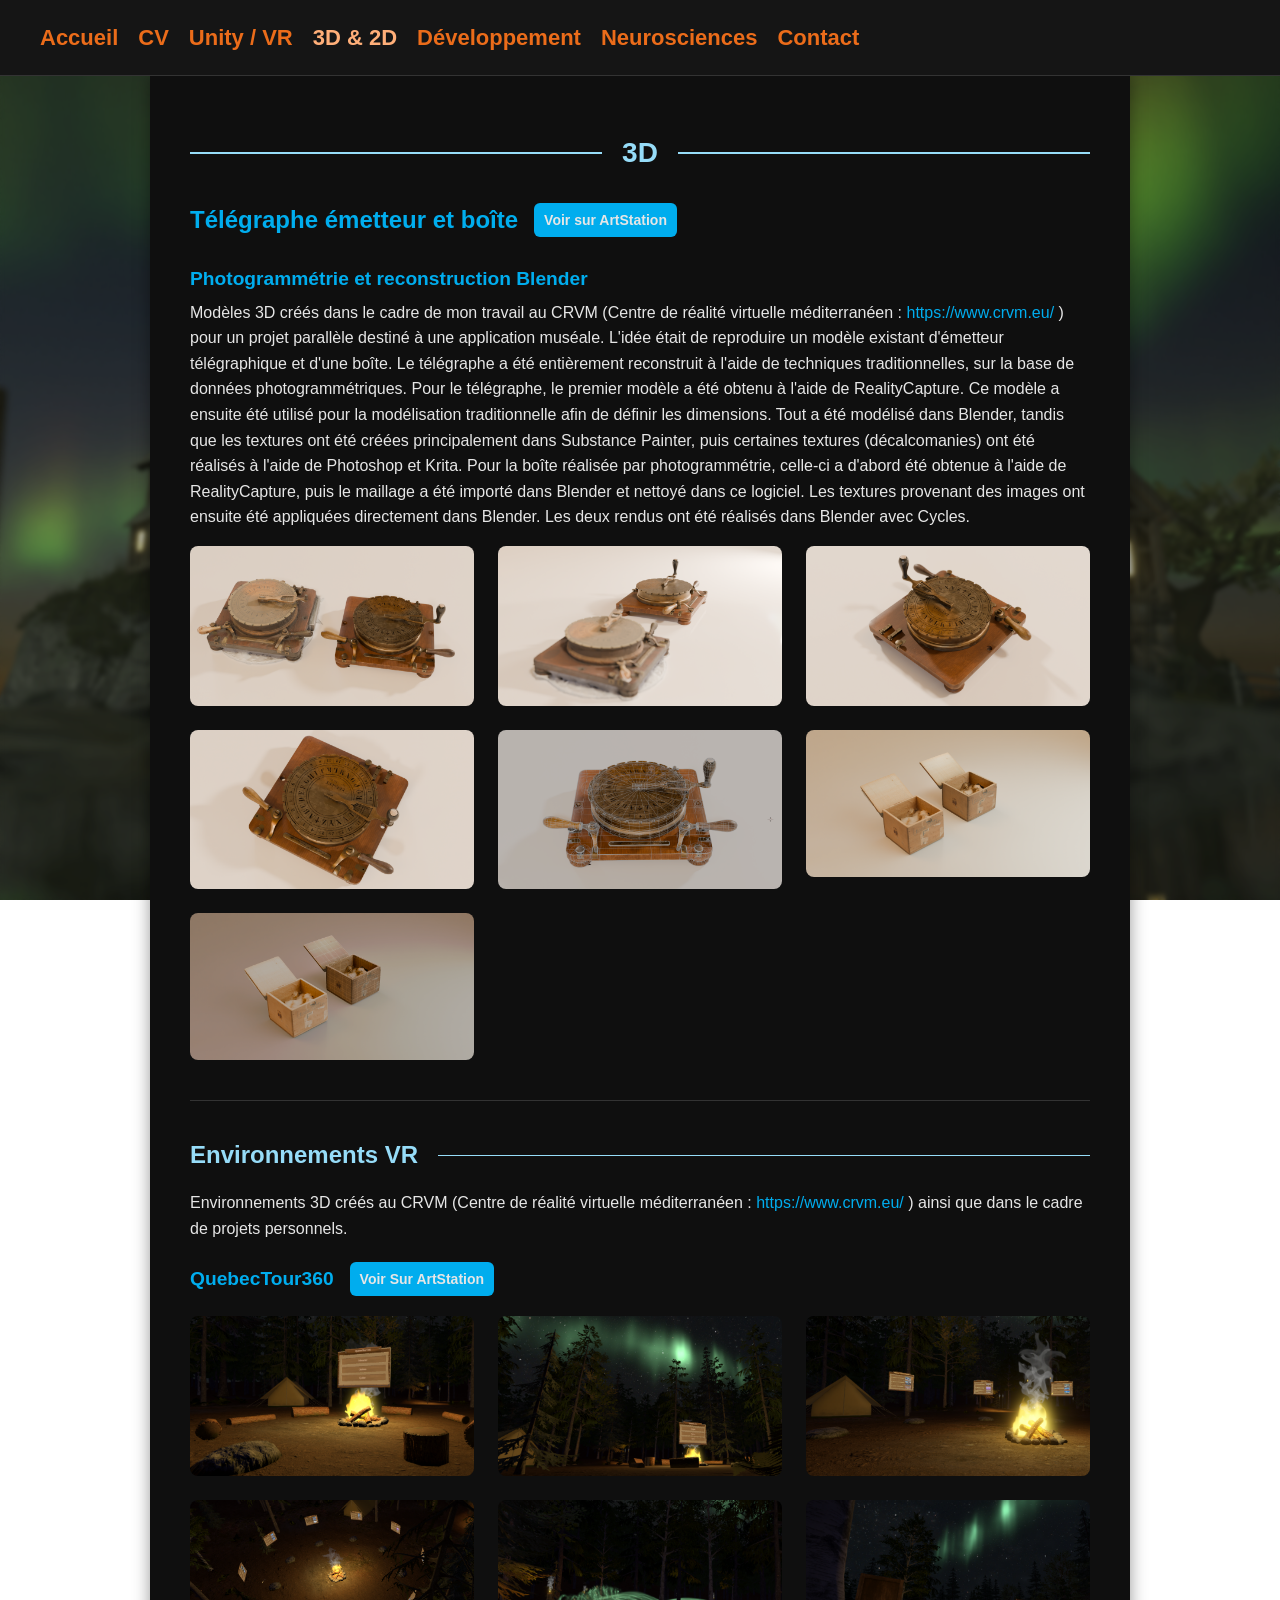
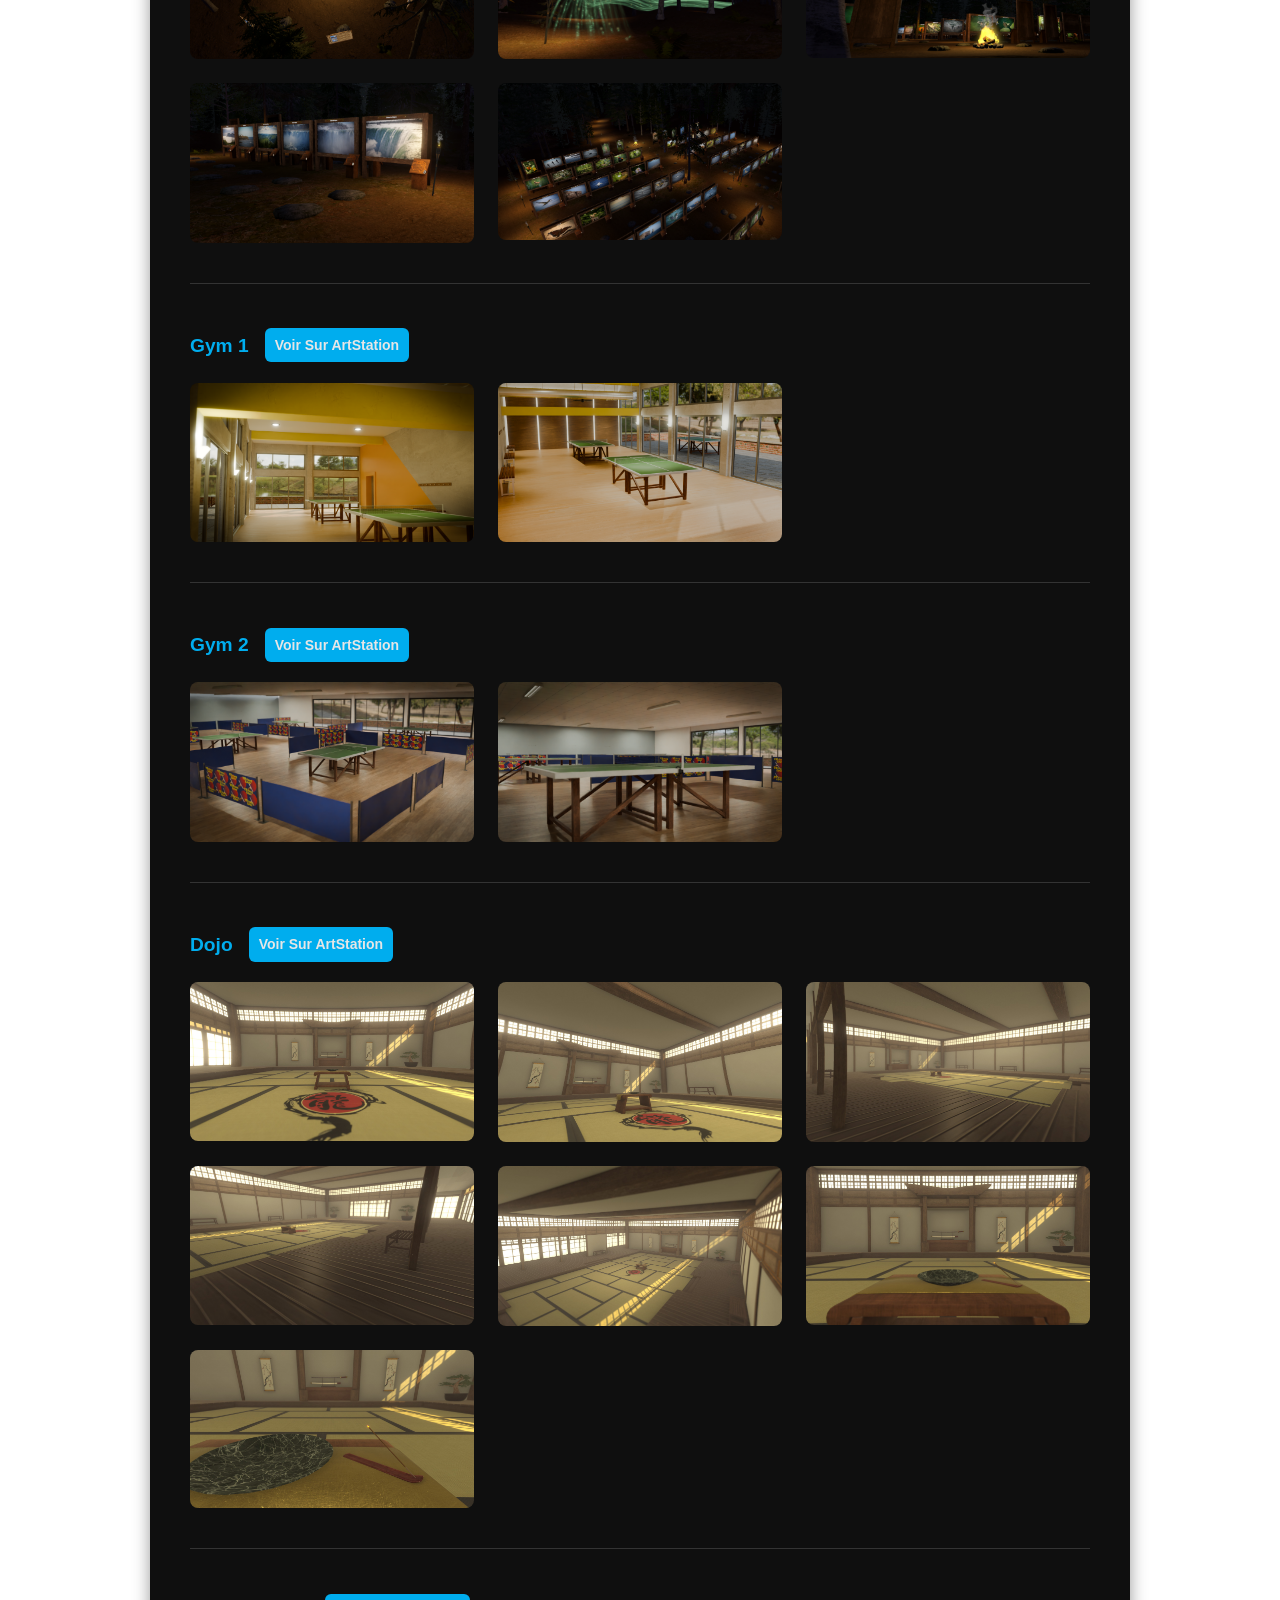
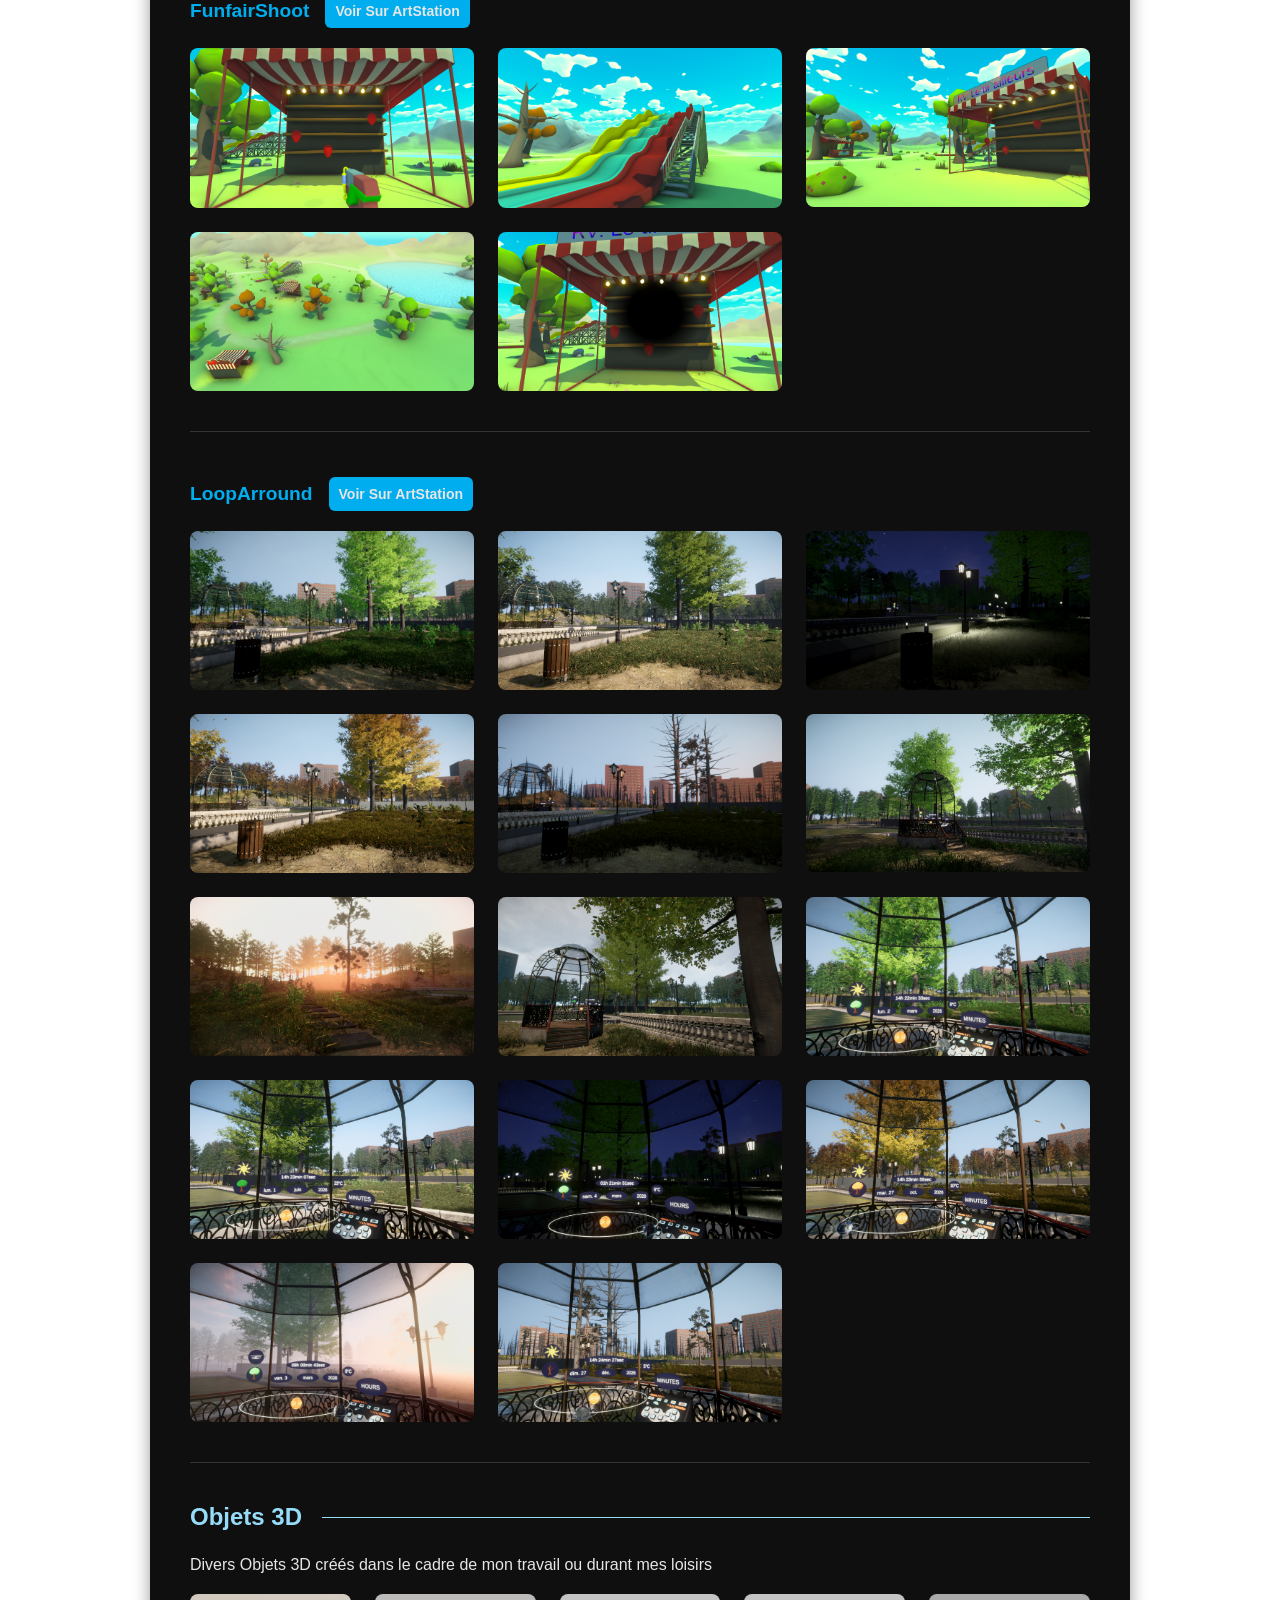
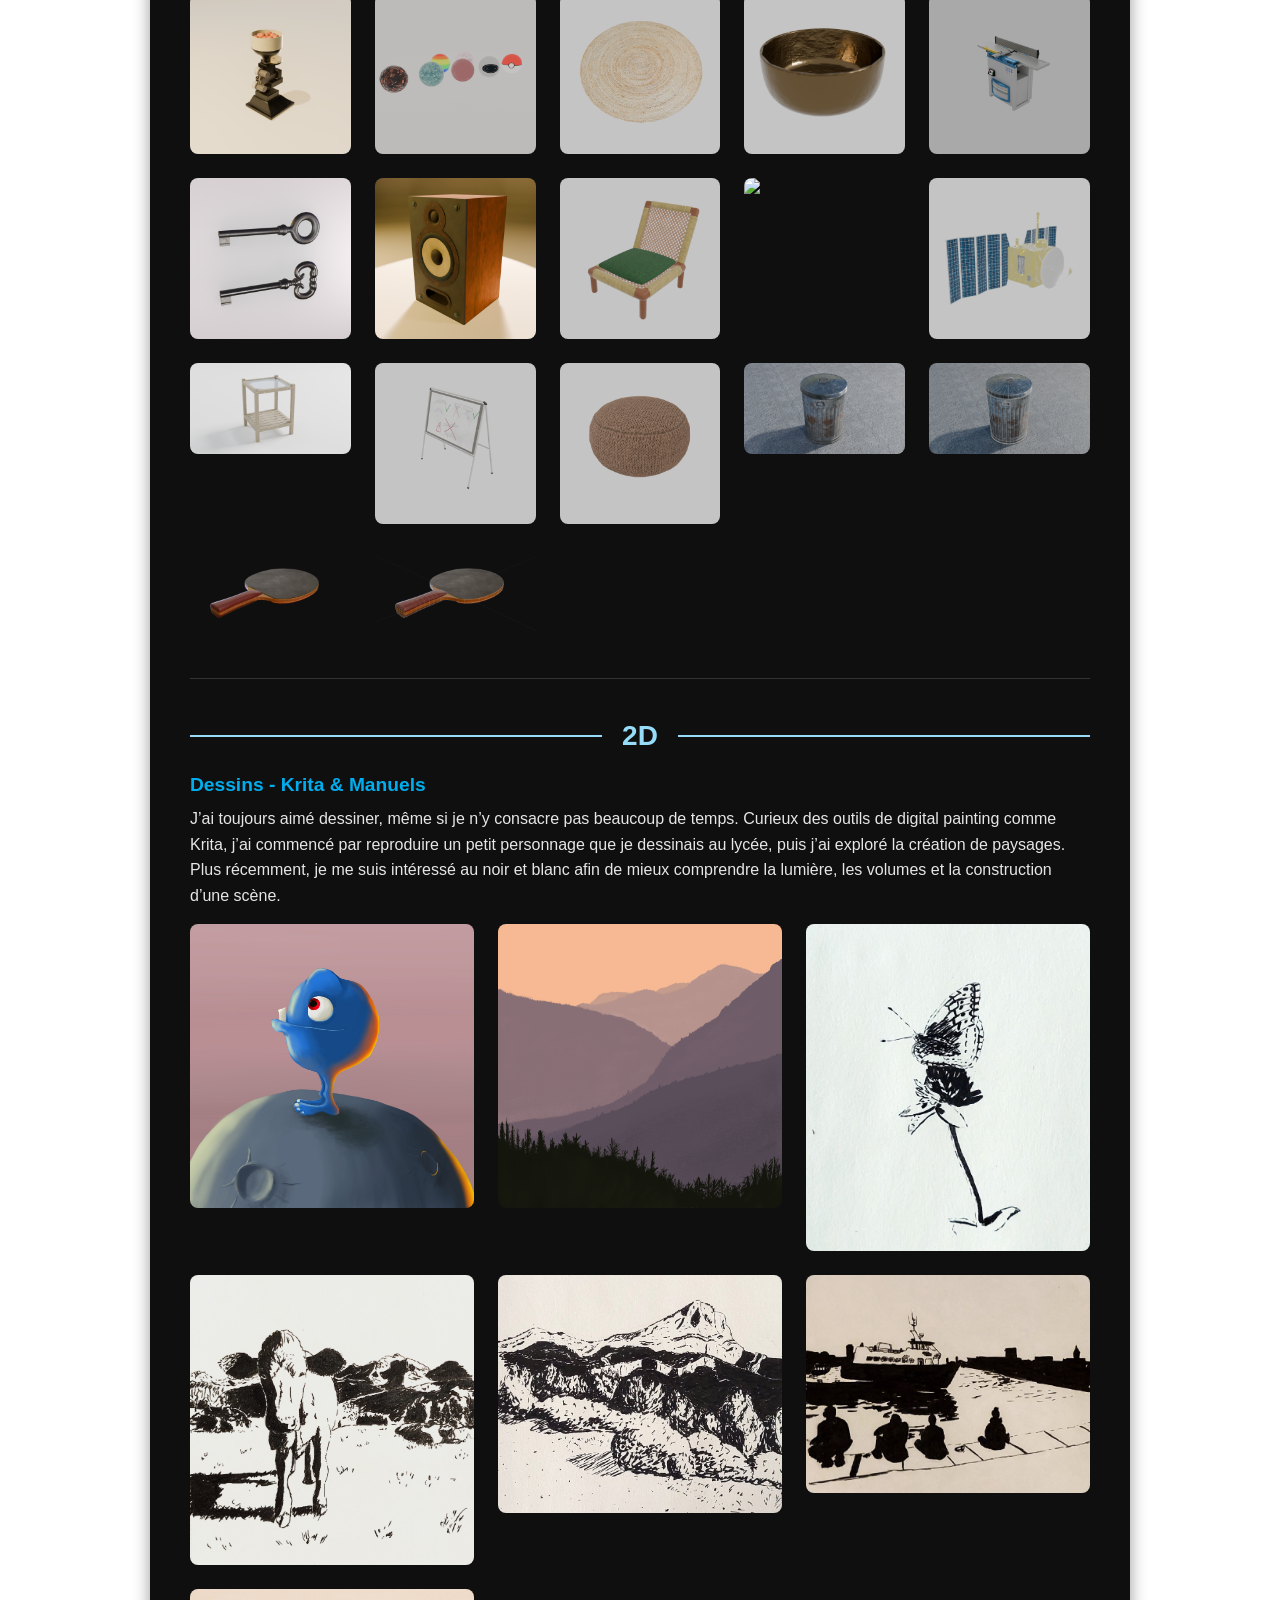
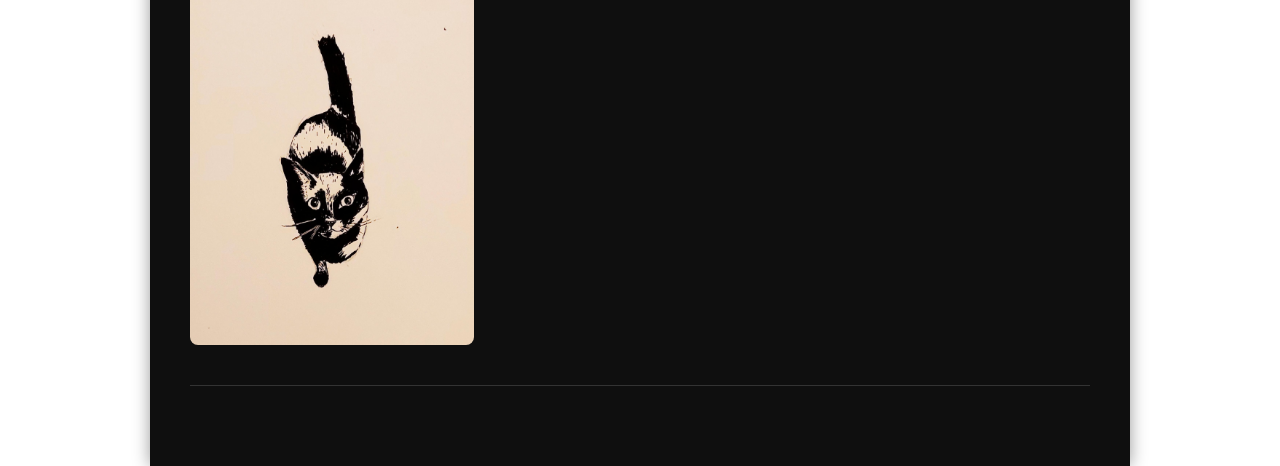
==== commit 42134fc4: "modif website, try to reformat css" ====
--- a/Arts3D2D.html
+++ b/Arts3D2D.html
@@ -4,7 +4,13 @@
 <head>
     <meta charset="UTF-8">
     <title>Arts - 3D & 2D – FX Michon</title>
-    <link rel="stylesheet" href="assets/style.css">
+    <link rel="stylesheet" href="assets/css/00-variables.css">
+    <link rel="stylesheet" href="assets/css/01-base.css">
+    <link rel="stylesheet" href="assets/css/02-layout.css">
+    <link rel="stylesheet" href="assets/css/03-components.css">        
+    <link rel="stylesheet" href="assets/css/04-pages.css">    
+    <link rel="stylesheet" href="assets/css/05-utilities.css">  
+    <link rel="stylesheet" href="assets/css/style.css">
 </head>
 
 <body class="page-bg bg-modelisation">
@@ -26,7 +32,7 @@
                 3D
             </h2>
 
-            <div class="art-title-row">
+            <div class="flex-between mb-m">
                 <h3>
                         Télégraphe émetteur  et boîte
                 </h3>
@@ -60,7 +66,7 @@
             </p>
 
 
-            <div class="art-grid">
+            <div class="grid grid-3 section-separator">
                 <img src="assets/Images/3D/TelegraphTransmitterAndBox/rendu7.png" class="picture">
                 <img src="assets/Images/3D/TelegraphTransmitterAndBox/rendu8.png" class="picture">
                 <img src="assets/Images/3D/TelegraphTransmitterAndBox/rendu10.png" class="picture">
@@ -82,21 +88,22 @@
                 ) ainsi que dans le cadre de projets personnels.
             </p>
 
-            <div class="art-title-row">
+            <div class="flex-between mb-m">
 
             <h4>
                 QuebecTour360
+
+            </h4>
                     <a href="https://www.artstation.com/artwork/XJq853"
                     target="_blank"
                     class="lkButton"
                     title="Voir sur ArtStation">
                         Voir Sur ArtStation
                     </a>
-            </h4>
                          </div>
              
             
-            <div class="art-grid">
+            <div class="grid grid-3 section-separator">
                 <img src="assets/Images/UnityProjects/QuebecTour360/Capture0.png" class="picture">
                 <img src="assets/Images/UnityProjects/QuebecTour360/Capture1.png" class="picture">
                 <img src="assets/Images/UnityProjects/QuebecTour360/Capture2.png" class="picture">
@@ -109,58 +116,60 @@
 
 
 
-            <div class="art-title-row">
+            <div class="flex-between mb-m">
 
             <h4>
                 Gym 1
+            </h4>
+
                     <a href="https://www.artstation.com/artwork/XJwwky"
                     target="_blank"
                     class="lkButton"
                     title="Voir sur ArtStation">
                         Voir Sur ArtStation
                     </a>
-            </h4>
                          </div>
              
             
-            <div class="art-grid">
+            <div class="grid grid-3 section-separator">
                 <img src="assets/Images/3D/Environnements/Gym1.1.png" class="picture">
                 <img src="assets/Images/3D/Environnements/Gym1.2.png" class="picture">
 
             </div>
 
-            <div class="art-title-row">
+            <div class="flex-between mb-m">
             <h4>
                 Gym 2
+            </h4>
+
                     <a href="https://www.artstation.com/artwork/8B4z6n"
                     target="_blank"
                     class="lkButton"
                     title="Voir sur ArtStation">
                         Voir Sur ArtStation
                     </a>
-            </h4>
-            </div>
-             
-
-            <div class="art-grid">
+            </div>
+             
+
+            <div class="grid grid-3 section-separator">
                 <img src="assets/Images/3D/Environnements/Gym2.1.png" class="picture">
                 <img src="assets/Images/3D/Environnements/Gym2.2.png" class="picture">
             </div>
 
             
-                     <div class="art-title-row">
+                     <div class="flex-between mb-m">
             <h4>
                 Dojo
+            </h4>
                     <a href="https://www.artstation.com/artwork/a03x3J"
                     target="_blank"
                     class="lkButton"
                     title="Voir sur ArtStation">
                         Voir Sur ArtStation
                     </a>
-            </h4>
              </div>
             
-            <div class="art-grid">
+            <div class="grid grid-3 section-separator">
                 <img src="assets/Images/3D/Dojo/Dojo1.jpg" class="picture">
                 <img src="assets/Images/3D/Dojo/Dojo2.jpg" class="picture">
                 <img src="assets/Images/3D/Dojo/Dojo3.jpg" class="picture">
@@ -169,40 +178,40 @@
                 <img src="assets/Images/3D/Dojo/Dojo8.jpg" class="picture">
                 <img src="assets/Images/3D/Dojo/Dojo9.jpg" class="picture">
             </div>
-            <div class="art-title-row">
+            <div class="flex-between mb-m">
             <h4>
                 FunfairShoot
+            </h4>
                     <a href="https://www.artstation.com/artwork/2BGyJe"
                     target="_blank"
                     class="lkButton"
                     title="Voir sur ArtStation">
                         Voir Sur ArtStation
                     </a>
-            </h4>
                          </div>
              
             
-            <div class="art-grid">
+            <div class="grid grid-3 section-separator" >
                 <img src="assets/Images/UnityProjects/FunfairShoot/Capture1.png" class="picture">
                 <img src="assets/Images/UnityProjects/FunfairShoot/Capture2.png" class="picture">
                 <img src="assets/Images/UnityProjects/FunfairShoot/Capture3.png" class="picture">
                 <img src="assets/Images/UnityProjects/FunfairShoot/Capture4.png" class="picture">
                 <img src="assets/Images/UnityProjects/FunfairShoot/Capture5.png" class="picture">
             </div>
-            <div class="art-title-row">
+            <div class="flex-between mb-m">
             <h4>
                 LoopArround
+            </h4>
                     <a href="https://www.artstation.com/artwork/WX1GRN"
                     target="_blank"
                     class="lkButton"
                     title="Voir sur ArtStation">
                         Voir Sur ArtStation
                     </a>
-            </h4>
                          </div>
              
             
-            <div class="art-grid">
+            <div class="grid grid-3 section-separator">
                         <img src="assets/Images/UnityProjects/LoopArround/Capture1-Spring.png" class="picture">
         <img src="assets/Images/UnityProjects/LoopArround/Capture1-Summer.png" class="picture">
         <img src="assets/Images/UnityProjects/LoopArround/Capture1-Night.png" class="picture">
@@ -230,7 +239,7 @@
 
              
             
-            <div class="art-grid2">
+            <div class="grid grid-5 section-separator">
                 <img src="assets/Images/3D/Objects/BallLaunccher_TableTennis.png" class="picture">
                 <img src="assets/Images/3D/Objects/Balls1.png" class="picture">
                 <img src="assets/Images/3D/Objects/BraidedRug.png" class="picture">
@@ -272,7 +281,7 @@
             </p>
 
 
-            <div class="art-grid">
+            <div class="grid grid-3 section-separator">
                 <img src="assets/Images/2D/monster.jpg" class="picture">
                 <img src="assets/Images/2D/essai valeurs.png" class="picture">
                 <img src="assets/Images/2D/20260202_093954.jpg" class="picture">
--- a/assets/css/00-variables.css
+++ b/assets/css/00-variables.css
@@ -0,0 +1,44 @@
+/* =========================================================
+   00 - Variables
+   Palette officielle du site (version modernisée)
+   ========================================================= */
+
+:root {
+    /* Couleurs principales */
+    --color-neutral-0: #0f0f0f;   /* noir profond (ancien col_black) */
+    --color-neutral-1: #151515;   /* noir header (ancien col_black2) */
+    --color-neutral-2: #1a1a1a;   /* noir cartes (ancien col_black3) */
+    --color-neutral-3: #333333;   /* gris foncé (ancien col_grey) */
+    --color-neutral-4: #555555;   /* gris moyen (ancien col_grey2) */
+    --color-neutral-9: #e6e6e6;   /* blanc cassé (ancien col_white) */
+
+    /* Orange (accents chauds) */
+    --color-orange-4: #ffaf79;    /* clair (ancien col_lightorange) */
+    --color-orange-6: #eb6c1a;    /* principal (ancien col_orange) */
+
+    /* Bleu (accents froids) */
+    --color-blue-3: #96dcf8;      /* clair (ancien col_light_blue) */
+    --color-blue-5: #00adee;      /* principal (ancien col_blue) */
+    --color-blue-6: #809dd2;      /* hover (ancien col_blue_dark) */
+    --color-blue-7: #0e5488;      /* foncé (ancien col_blue_dark2) */
+
+    /* Typo */
+    --font-main: "Inter", sans-serif;
+
+    /* Espacements */
+    --space-xxs: 4px;
+    --space-xs: 6px;
+    --space-s: 8px;
+    --space-sm: 10px;
+    --space-m: 16px;
+    --space-ml: 20px;
+    --space-l: 24px;
+    --space-xl: 40px;
+    --space-xxl: 60px;
+    
+    /* Largeurs */
+    --container-width: 980px;
+
+
+
+}
--- a/assets/css/01-base.css
+++ b/assets/css/01-base.css
@@ -0,0 +1,74 @@
+/* =========================================================
+   01 - Base
+   Styles fondamentaux du site
+   ========================================================= */
+
+/* Reset léger */
+* {
+    margin: 0;
+    padding: 0;
+    box-sizing: border-box;
+}
+
+/* Body global */
+body {
+    font-family: var(--font-main);
+    color: var(--color-neutral-9);
+    line-height: 1.6;
+
+    /* Comportement original : fond fixe + cover */
+    background-attachment: fixed;
+    background-size: cover;
+    background-position: center;
+}
+
+/* Liens généraux */
+a {
+    color: var(--color-blue-5);
+    text-decoration: none;
+    cursor: pointer;
+}
+
+a:hover {
+    color: var(--color-blue-6);
+}
+
+/* Titres globaux */
+h1, h2, h3, h4 {
+    font-weight: bold;
+    line-height: 1.2;
+    color: var(--color-blue-5);
+}
+
+h1 { font-size: 2.4rem; margin: var(--space-ml) 0;}
+h2 { font-size: 1.9rem; margin: var(--space-ml) 0;}
+h3 { font-size: 1.5rem; margin: var(--space-m) 0 var(--space-m);}
+h4 { font-size: 1.2rem; margin: var(--space-sm) 0;}
+
+/* Paragraphes */
+p {
+    margin-bottom: var(--space-m);
+}
+
+
+/* Listes */
+ul {
+    margin-left: var(--space-l);
+    margin-bottom: var(--space-m);
+}
+
+li {
+    margin-bottom: var(--space-sm);
+}
+
+/* Images */
+img {
+    max-width: 100%;
+    display: block;
+}
+
+/* Sélection du texte */
+::selection {
+    background: var(--color-blue-5);
+    color: var(--color-neutral-0);
+}
--- a/assets/css/02-layout.css
+++ b/assets/css/02-layout.css
@@ -0,0 +1,106 @@
+/* =========================================================
+   02 - Layout
+   Structure générale : container, overlay, grid, responsive
+   ========================================================= */
+
+/* ---------------------------------------------------------
+   Container principal (900px) — IDENTIQUE à l’ancien site
+   --------------------------------------------------------- */
+.container {
+    max-width: var(--container-width);
+    margin: 0 auto;
+    padding: var(--space-xl);
+    background: var(--color-neutral-0); /* ancien col_black3 */
+    box-shadow: 0 0 var(--space-m) rgba(0,0,0,0.4); /* ombre originale */
+}
+
+/* ---------------------------------------------------------
+   Overlay sombre + blur — EXACTEMENT comme ton ancien site
+   --------------------------------------------------------- */
+.page-bg {
+    background-repeat: no-repeat;
+    background-size: cover;
+    background-position: center;
+    background-attachment: fixed; /* fond fixe */
+    position: relative;
+}
+
+.page-bg::before {
+    content: "";
+    position: fixed;
+    inset: 0;
+    background: rgba(0, 0, 0, .25); /* voile sombre */
+    backdrop-filter: blur(2px);     /* léger flou */
+    z-index: -1;
+}
+
+/* ---------------------------------------------------------
+   Grilles génériques
+   --------------------------------------------------------- */
+.grid {
+    display: grid;
+    gap: var(--space-l);
+}
+
+/* Variantes de colonnes */
+.grid-1 { grid-template-columns: 1fr; }
+.grid-2 { grid-template-columns: repeat(2, 1fr); }
+.grid-3 { grid-template-columns: repeat(3, 1fr); }
+.grid-4 { grid-template-columns: repeat(4, 1fr); }
+.grid-5 { grid-template-columns: repeat(5, 1fr); }
+
+/* ---------------------------------------------------------
+   Colonnes spécifiques (héritées de ton ancien style.css)
+   --------------------------------------------------------- */
+.columns2 {
+    display: grid;
+    grid-template-columns: repeat(2, 1fr);
+    padding-left: var(--space-xxl);
+    gap: var(--space-ml);
+}
+
+.columns3 {
+    display: grid;
+    grid-template-columns: repeat(3, 1fr);
+    gap: var(--space-ml);
+    padding-left: var(--space-ml);
+}
+
+/* ---------------------------------------------------------
+   Responsive — IDENTIQUE à ton ancien comportement
+   --------------------------------------------------------- */
+@media (max-width: 900px) {
+    .grid-3,
+    .grid-4,
+    .grid-5 {
+        grid-template-columns: repeat(2, 1fr);
+    }
+
+    .columns3 {
+        grid-template-columns: repeat(2, 1fr);
+    }
+}
+
+@media (max-width: 600px) {
+    .grid-2,
+    .grid-3,
+    .grid-4,
+    .grid-5 {
+        grid-template-columns: 1fr;
+    }
+
+    .columns2,
+    .columns3 {
+        grid-template-columns: 1fr;
+        padding-left: 0;
+    }
+}
+
+/* ---------------------------------------------------------
+   Flex utilitaire
+   --------------------------------------------------------- */
+.flex {
+    display: flex;
+    align-items: center;
+    gap: var(--space-m);
+}
--- a/assets/css/03-components.css
+++ b/assets/css/03-components.css
@@ -0,0 +1,442 @@
+/* =========================================================
+   03 - Components
+   Composants réutilisables : nav, cards, skills, images, etc.
+   ========================================================= */
+
+
+/* =========================================================
+   NAVIGATION
+   ========================================================= */
+
+header {
+    position: sticky;
+    top: 0;
+    z-index: 1000;
+    background: var(--color-neutral-1);
+    border-bottom: 1px solid var(--color-neutral-3);
+    padding: var(--space-ml) var(--space-xl);
+}
+
+nav {
+    display: flex;
+    justify-content: flex-start;
+    align-items: center;
+    gap: var(--space-ml);
+}
+
+nav a {
+    color: var(--color-orange-6);
+    text-decoration: none;
+    font-weight: bold;
+    font-size: 22px;
+}
+
+nav a:hover {
+    color: var(--color-blue-5);
+}
+
+nav a.current {
+    color: var(--color-orange-4);
+    cursor: default;
+}
+
+
+
+/* =========================================================
+   LIENS & BOUTONS
+   ========================================================= */
+
+.lk {
+    color: var(--color-blue-5);
+    text-decoration: none;
+    cursor: pointer;
+}
+
+.lk:hover {
+    color: var(--color-blue-6);
+}
+
+.lkButton {
+    display: flex;
+    padding: var(--space-xs) var(--space-sm);
+    font-size: 14px;
+    background: var(--color-blue-5);
+    color: var(--color-neutral-9);
+    border-radius: 6px;
+    text-decoration: none;
+    font-weight: bold;
+    transition: background 0.2s ease;
+    margin: 0;
+    white-space: nowrap;
+}
+
+.lkButton:hover {
+    background: var(--color-blue-6);
+    color: var(--color-neutral-9);
+}
+
+
+
+/* =========================================================
+   TITRES DE SECTION
+   ========================================================= */
+
+
+
+.section-title {
+    display: flex;
+    align-items: center;
+    justify-content: center;
+    gap: var(--space-ml);
+    font-size: 28px;
+    font-weight: bold;
+    color: var(--color-blue-3);
+    margin: var(--space-ml) 0;
+    min-height: 30px;
+    max-height: 45px;
+}
+
+.section-title::before,
+.section-title::after {
+    content: "";
+    flex: 1;
+    height: 2px;
+    background: var(--color-blue-3);
+}
+
+.section-titleLeft {
+    display: flex;
+    align-items: center;
+    justify-content: flex-start;
+    gap: var(--space-ml);
+    font-size: 24px;
+    font-weight: bold;
+    color: var(--color-blue-3);
+    margin: var(--space-ml) 0;
+}
+
+.section-titleLeft::after {
+    content: "";
+    flex: 1;
+    height: 1px;
+    background: var(--color-blue-3);
+}
+
+
+
+/* =========================================================
+   CARDS
+   ========================================================= */
+
+.card {
+    background: var(--color-neutral-2);
+    padding: var(--space-ml);
+    border-radius: 8px;
+    margin-bottom: var(--space-ml);
+    border: 1px solid var(--color-neutral-3);
+    display: block;
+    
+}
+
+.card h3 {
+    margin-bottom: var(--space-m);
+    color: var(--color-blue-5);
+    text-align: left;
+}
+
+.card strong{
+    color: var(--color-blue-9);
+}
+
+.card strong.text-secondary {
+    color: var(--color-blue-6);
+    font-weight: bold;
+}
+
+
+/* =========================================================
+   CARD AVEC IMAGE À DROITE
+   ========================================================= */
+
+.card.card-img-right {
+    display: flex;
+    align-items: center;
+    gap: var(--space-ml);
+}
+
+.card.card-img-right .card-text {
+    flex: 1;
+}
+
+.card.card-img-right .card-image img {
+    width: 180px;
+    height: auto;
+    border-radius: 8px;
+    object-fit: cover;
+}
+
+
+
+/* =========================================================
+   PROFILE CARD (CV)
+   ========================================================= */
+
+.profile-card {
+    display: flex;
+    align-items: center;
+    gap: var(--space-l);
+}
+
+.profile-card .profile-photo {
+    width: 120px;
+    height: 120px;
+    object-fit: cover;
+    border-radius: 100%;
+    border: 4px solid var(--color-orange-6);
+}
+
+.profile-card .profile-text {
+    flex: 1;
+}
+
+
+
+/* =========================================================
+   HEADER PROFILE (CV)
+   ========================================================= */
+
+.header-profile {
+    display: flex;
+    justify-content: space-between;
+    align-items: center;
+    gap: var(--space-xl);
+    margin-bottom: var(--space-ml);
+}
+
+.header-profile.cv-version {
+    justify-content: flex-start;
+    gap: var(--space-ml);
+}
+
+.header-text h1 {
+    margin: 0;
+    font-size: 3rem;
+    color: var(--color-blue-5);
+}
+
+.subtitle {
+    margin-top: var(--space-sm);
+    font-size: 1.3rem;
+    color: var(--color-neutral-9);
+}
+
+.profile-photo {
+    width: 140px;
+    height: 140px;
+    object-fit: scale-down;
+    border-radius: 100%;
+    border: 4px solid var(--color-orange-6);
+}
+
+
+
+/* =========================================================
+   SKILLS GRID
+   ========================================================= */
+
+.skills-grid {
+    display: grid;
+    grid-template-columns: repeat(auto-fit, minmax(1,110px));
+    gap: var(--space-ml);
+    margin-bottom: var(--space-xl);
+}
+
+.skill-card {
+    padding: var(--space-sm);
+    border-radius: 8px;
+    color: var(--color-neutral-9);
+    transition: transform 0.2s ease;
+}
+
+.skill-card:hover {
+    transform: scale(1.1);
+}
+
+.skill-3d    { background: #6d5d9f; }
+.skill-vr    { background: #4d8fb6; }
+.skill-dev   { background: #408f40; }
+.skill-neuro { background: #af4f4f; }
+.skill-langues { background: #d5c142; }
+
+.skill-card h3 {
+    margin-bottom: var(--space-m);
+    color: var(--color-neutral-0);
+    text-align: center;
+    font-size: 16px;
+    font-weight: bold;
+}
+
+.skills-icons.compact {
+    display: grid;
+    grid-template-columns: repeat(6, 1fr);
+    gap: var(--space-sm);
+    text-align: center;
+}
+
+.skills-icons.compact .skill {
+    display: flex;
+    flex-direction: column;
+    align-items: center;
+    gap: var(--space-xxs);
+}
+
+.skills-icons.compact img {
+    width: 30px;
+    height: 30px;
+    object-fit: contain;
+}
+
+.skills-icons.compact span {
+    font-size: 0.8rem;
+    margin-top: var(--space-xxs);
+    white-space: normal;
+    text-align: center;
+}
+
+.skill-bar {
+    width: var(--space-xxl);
+    height: 6px;
+    border-radius: 3px;
+    background: var(--color-blue-3);
+    position: relative;
+    overflow: hidden;
+    margin-top: var(--space-xxs);
+}
+
+.skill-bar::after {
+    content: "";
+    position: absolute;
+    inset: 0;
+    background: var(--color-blue-7);
+    width: calc((100% / 5) * attr(data-level number));
+}
+
+
+
+/* =========================================================
+   IMAGES & LIGHTBOX
+   ========================================================= */
+
+.picture {
+    width: 100%;
+    border-radius: 8px;
+    object-fit: scale-down;
+    transition: transform 0.2s ease;
+}
+
+.picture:hover {
+    transform: scale(1.1);
+}
+
+.main-image-block {
+    text-align: center;
+    margin-bottom: var(--space-ml);
+}
+
+.main-image-caption {
+    margin-top: var(--space-xxs);
+    font-size: 14px;
+    color: var(--color-neutral-9);
+    font-style: italic;
+}
+
+.lightbox {
+    position: fixed;
+    top: 0;
+    left: 0;
+    width: 100%;
+    height: 100%;
+    background: rgba(0,0,0,0.85);
+    display: none;
+    justify-content: center;
+    align-items: center;
+    cursor: zoom-out;
+    z-index: 9999;
+}
+
+.lightbox img {
+    max-width: 90%;
+    max-height: 90%;
+    border-radius: 10px;
+    box-shadow: 0 0 var(--space-ml) black;
+    cursor: default;
+    transform: scale(0.3);
+    transition: transform 0.25s ease;
+}
+
+.lightbox.show img {
+    transform: scale(1);
+}
+
+.section-separator {
+    margin-bottom: var(--space-xl);
+    padding-bottom: var(--space-xl);
+    border-bottom: 1px solid var(--color-neutral-3);
+}
+
+/* =========================================================
+   PUBLICATIONS
+   ========================================================= */
+
+.pub-item {
+    display: flex;
+    align-items: center;
+    gap: var(--space-ml);
+    margin: var(--space-xxs) 0;
+    position: relative;
+    padding-left: 18px;
+}
+
+.pub-item::before {
+    content: "•";
+    color: var(--color-neutral-9);
+}
+
+.pub-text {
+    flex: 1;
+    text-align: justify;
+}
+
+
+
+/* =========================================================
+   ART GRID (3D / 2D)
+   ========================================================= */
+
+.art-grid {
+    display: grid;
+    grid-template-columns: repeat(3, 3fr);
+    gap: var(--space-ml);
+    margin-bottom: var(--space-xl);
+    padding-bottom: var(--space-xl);
+    border-bottom: 1px solid var(--color-neutral-3);
+}
+
+.art-grid2 {
+    display: grid;
+    grid-template-columns: repeat(5, 5fr);
+    gap: var(--space-ml);
+    margin-bottom: var(--space-xl);
+    padding-bottom: var(--space-xl);
+    border-bottom: 1px solid var(--color-neutral-3);
+}
+
+.art-thumb {
+    width: 100%;
+    border-radius: 8px;
+    transition: transform 0.2s ease;
+}
+
+.art-thumb:hover {
+    transform: scale(1.03);
+}
--- a/assets/css/04-pages.css
+++ b/assets/css/04-pages.css
@@ -0,0 +1,76 @@
+/* =========================================================
+   04 - Pages
+   Styles spécifiques par page (backgrounds + variations)
+   ========================================================= */
+
+/* ---------------------------------------------------------
+   Fond fixe + comportement global (hérité du layout)
+   --------------------------------------------------------- */
+.page-bg {
+    background-repeat: no-repeat;
+    background-size: cover;
+    background-position: center;
+    background-attachment: fixed;
+}
+
+
+/* =========================================================
+   BACKGROUNDS PAR PAGE
+   (chemins conservés tels quels, comme demandé)
+   ========================================================= */
+
+.bg-index {
+    background-image: url("../Images/Background/bg-index.png");
+}
+
+.bg-cv {
+    background-image: url("../Images/Background/bg-cv.png");
+}
+
+.bg-unity {
+    background-image: url("../Images/Background/bg-unity.jpg");
+}
+
+.bg-modelisation {
+    background-image: url("../Images/Background/bg-modelisation.png");
+}
+
+.bg-dev {
+    background-image: url("../Images/Background/bg-dev.png");
+}
+
+.bg-neuro {
+    background-image: url("../Images/Background/bg-neuro.png");
+}
+
+.bg-contact {
+    background-image: url("../Images/Background/bg-contact.png");
+}
+
+
+
+.cv-actions {
+    text-align: center;
+    margin-bottom: var(--space-m);
+}
+
+.cv-actions .lkButton {
+    display: inline-flex;
+    margin: var(--space-sm);
+}
+
+.contact-container {
+    margin-top: calc(var(--space-xxl) * 2); /* 120px */
+    padding: var(--space-xl);
+    background: var(--color-neutral-2);
+    border: calc(var(--space-xxs)/2) solid var(--color-orange-6);
+    border-radius: var(--space-m);
+    max-width: 780px;
+
+    box-shadow: 0 var(--space-sm) var(--space-l) rgba(0, 0, 0, 1)
+}
+
+
+
+
+
--- a/assets/css/05-utilities.css
+++ b/assets/css/05-utilities.css
@@ -0,0 +1,111 @@
+/* =========================================================
+   05 - Utilities
+   Classes utilitaires globales
+   ========================================================= */
+
+/* =========================================================
+   Alignements texte
+   ========================================================= */
+
+.text-left      { text-align: left; }
+.text-center    { text-align: center; }
+.text-right     { text-align: right; }
+.text-justify   { text-align: justify; }
+
+
+/* =========================================================
+   Style texte
+   ========================================================= */
+
+.fw-bold        { font-weight: bold; }
+.fw-normal      { font-weight: normal; }
+
+.text-underline     { text-decoration: underline; }
+.text-no-underline  { text-decoration: none; }
+
+
+/* =========================================================
+   Couleurs texte
+   ========================================================= */
+
+.text-primary   { color: var(--color-blue-5); }
+.text-secondary { color: var(--color-blue-6); }
+.text-accent    { color: var(--color-orange-6); }
+.text-light     { color: var(--color-neutral-9); }
+.text-muted     { color: var(--color-neutral-4); }
+
+
+
+/* =========================================================
+   Couleurs fond
+   ========================================================= */
+
+.bg-primary     { background: var(--color-blue-5); }
+.bg-secondary   { background: var(--color-blue-3); }
+.bg-accent      { background: var(--color-orange-6); }
+.bg-dark        { background: var(--color-neutral-1); }
+.bg-light       { background: var(--color-neutral-9); }
+
+
+/* =========================================================
+   Marges
+   ========================================================= */
+
+.m-0    { margin: 0; }
+.m-s    { margin: var(--space-s); }
+.m-m    { margin: var(--space-m); }
+.m-l    { margin: var(--space-l); }
+.m-xl    { margin: var(--space-xl); }
+
+.mt-s   { margin-top: var(--space-s); }
+.mt-m   { margin-top: var(--space-m); }
+.mt-l   { margin-top: var(--space-l); }
+.mt-xl  { margin-top: var(--space-xl); }
+
+
+.mb-s   { margin-bottom: var(--space-s); }
+.mb-m   { margin-bottom: var(--space-m); }
+.mb-l   { margin-bottom: var(--space-l); }
+.mb-xl  { margin-bottom: var(--space-xl); }
+
+
+.mtb-s   { margin-top: var(--space-s);margin-bottom: var(--space-s);  }
+.mtb-m   { margin-top: var(--space-m);margin-bottom: var(--space-m);  }
+.mtb-l   { margin-top: var(--space-l);margin-bottom: var(--space-l);  }
+.mtb-xl  { margin-top: var(--space-xl);margin-bottom: var(--space-xl);  }
+
+
+/* =========================================================
+   Padding
+   ========================================================= */
+
+.p-s    { padding: var(--space-s); }
+.p-m    { padding: var(--space-m); }
+.p-l    { padding: var(--space-l); }
+.p-xl   { padding: var(--space-xl); }
+
+
+/* =========================================================
+   Flex helpers
+   ========================================================= */
+
+.flex           { display: flex; }
+.flex-center    { display: flex; justify-content: center; align-items: center; }
+.flex-between   { display: flex;align-items: center; gap: var(--space-m);}
+.flex-col       { display: flex; flex-direction: column; }
+
+
+/* =========================================================
+   Largeur / Hauteur
+   ========================================================= */
+
+.w-100  { width: 100%; }
+.h-100  { height: 100%; }
+
+
+/* =========================================================
+   Visibilité
+   ========================================================= */
+
+.hidden     { display: none !important; }
+.visible    { display: block !important; }
--- a/assets/css/style.css
+++ b/assets/css/style.css
@@ -0,0 +1,18 @@
+/* =========================================================
+   style.css (version nettoyée)
+   Ce fichier ne contient plus que des styles résiduels
+   ou temporaires. Tous les styles globaux, layout,
+   composants, pages et utilitaires ont été déplacés dans
+   les fichiers 00 → 05.
+   ========================================================= */
+
+
+/* Exemple : style temporaire de debug (à supprimer plus tard) */
+.temp-debug {
+    outline: 1px solid red;
+}
+
+/* Exemple : style ultra spécifique non encore migré */
+.temp-custom {
+    opacity: 0.9;
+}
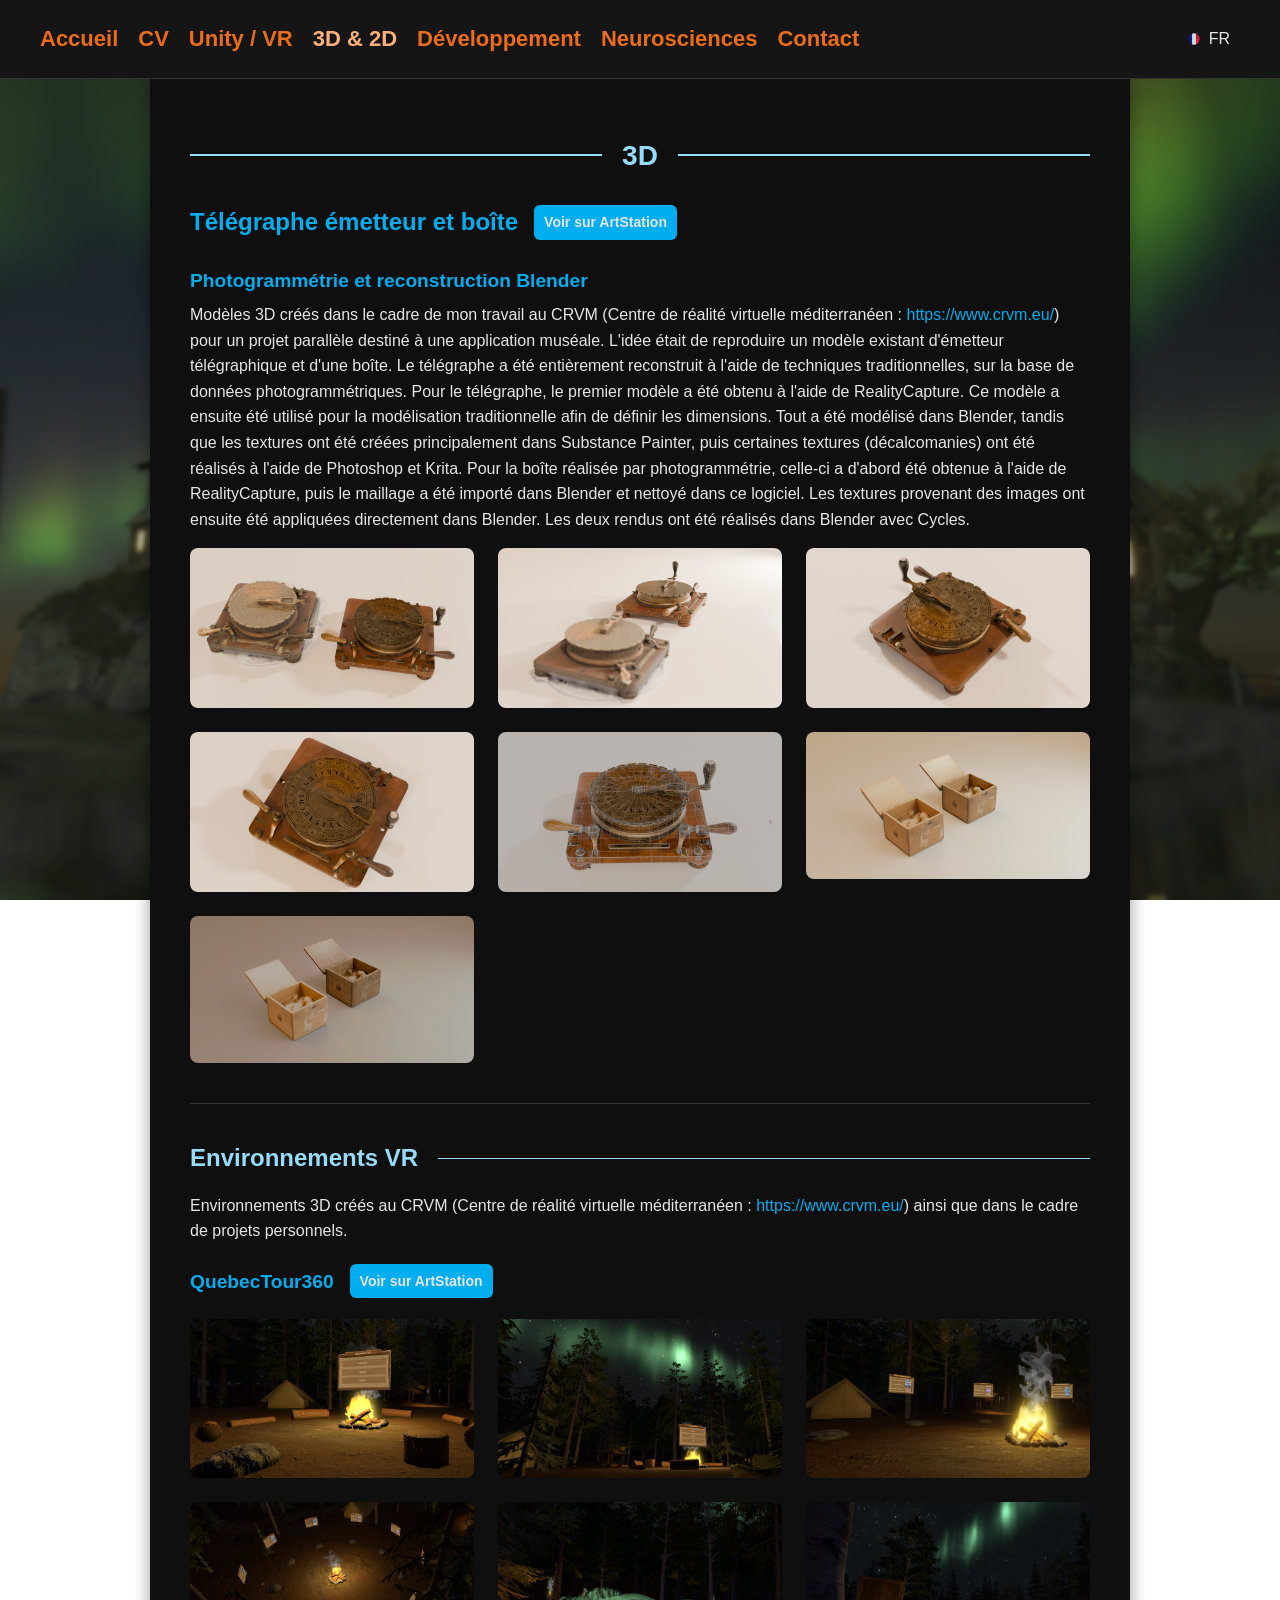
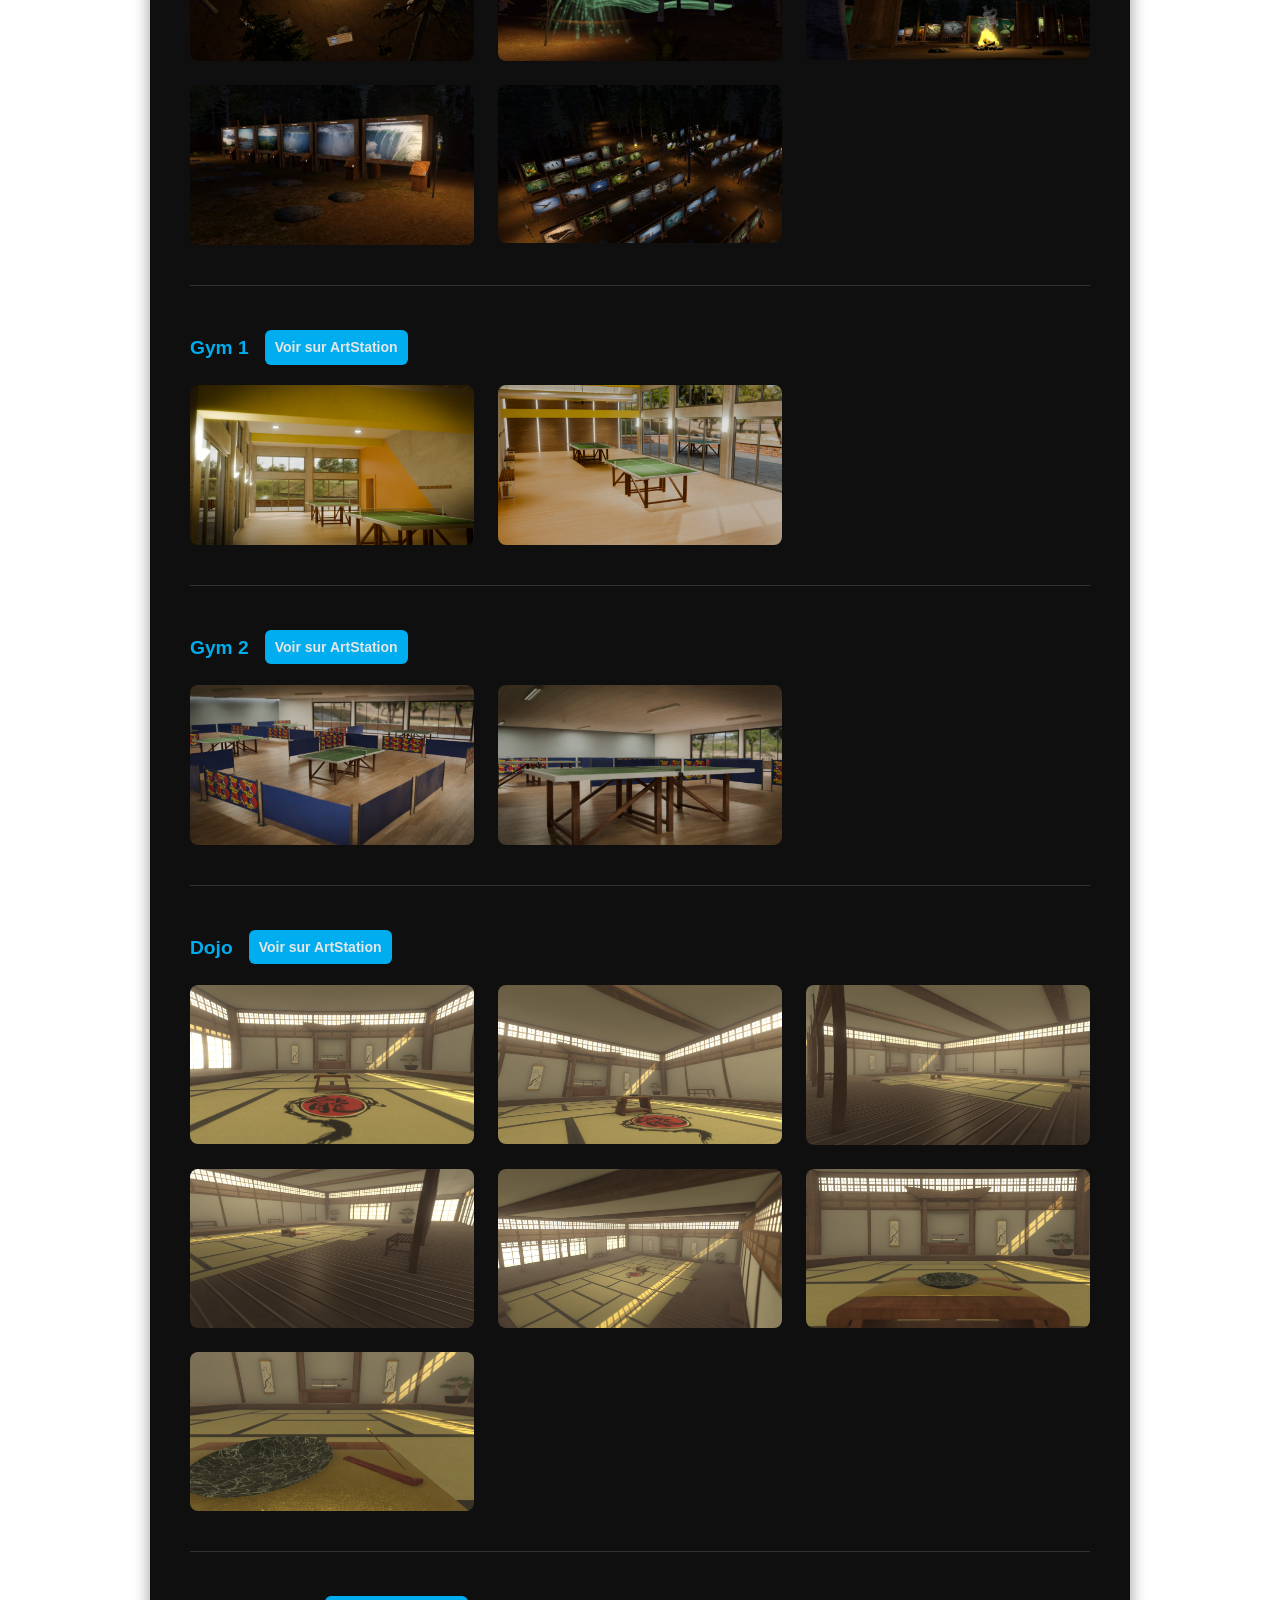
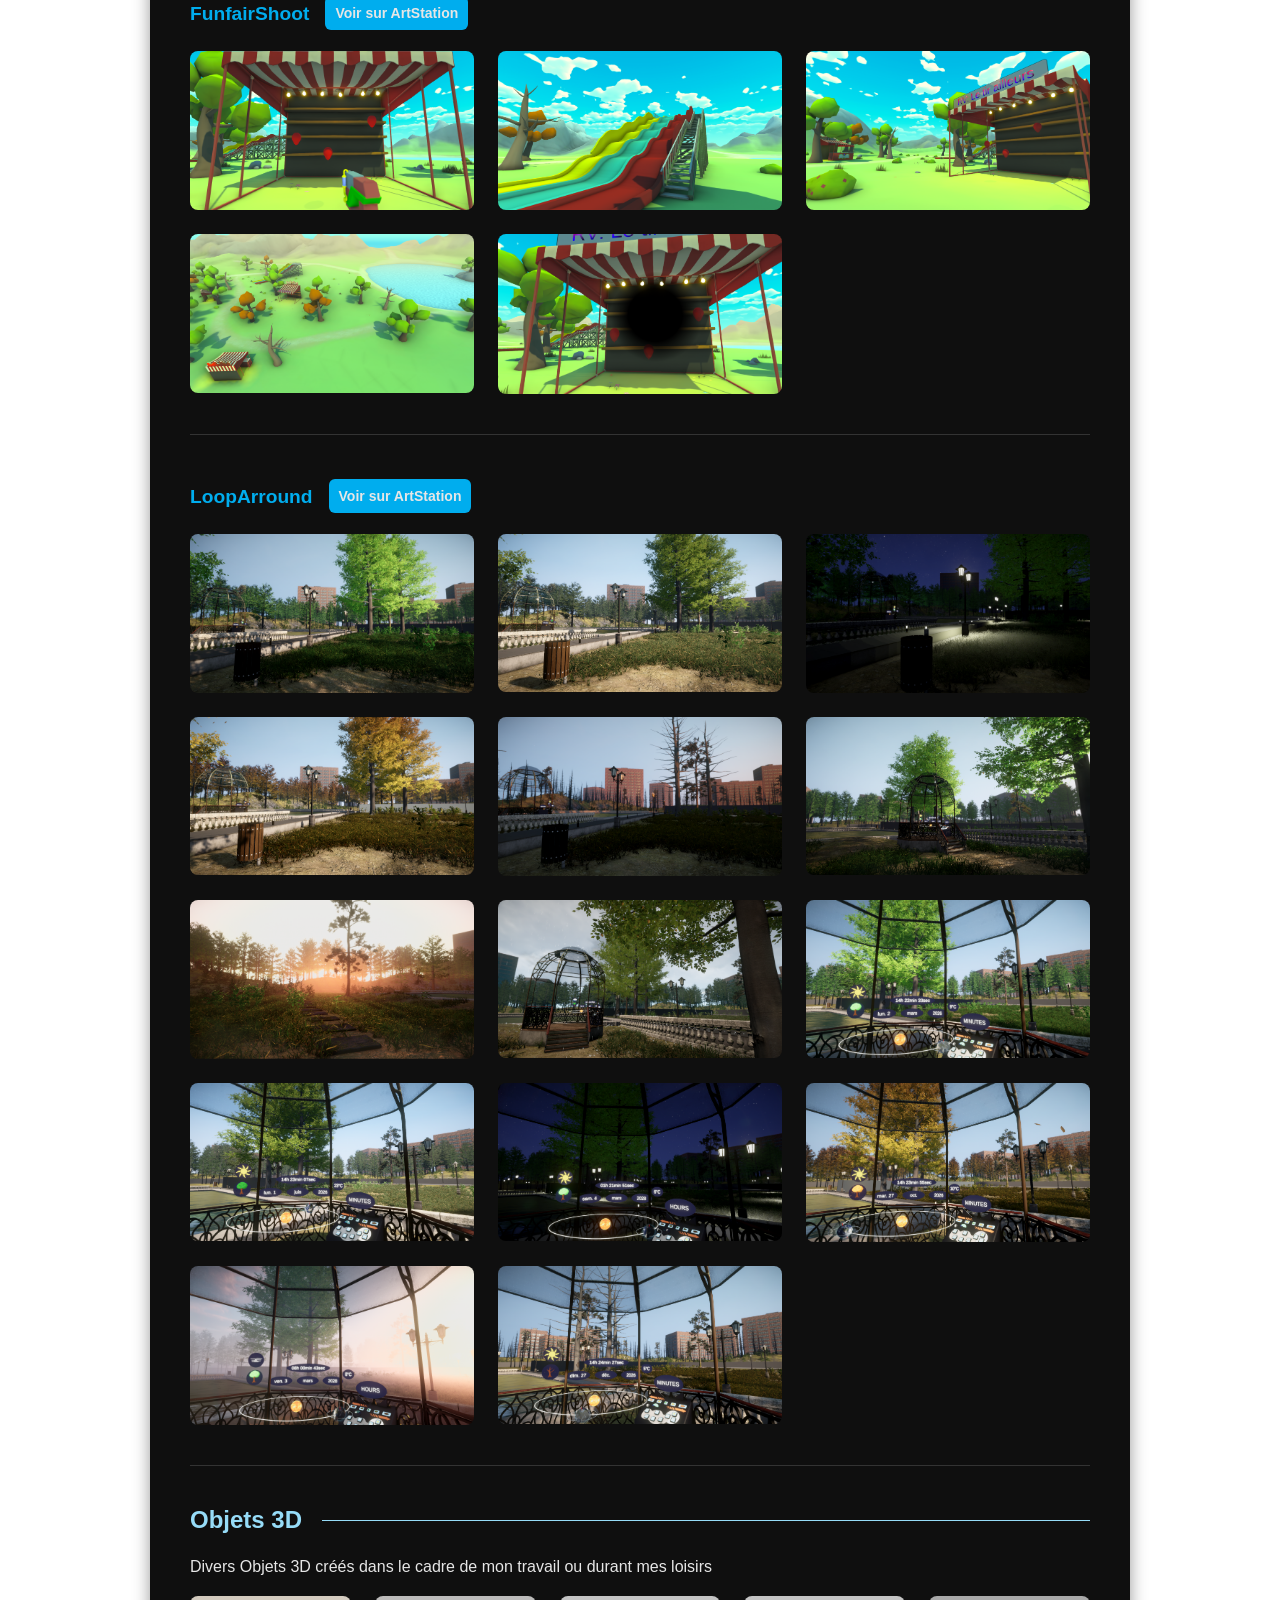
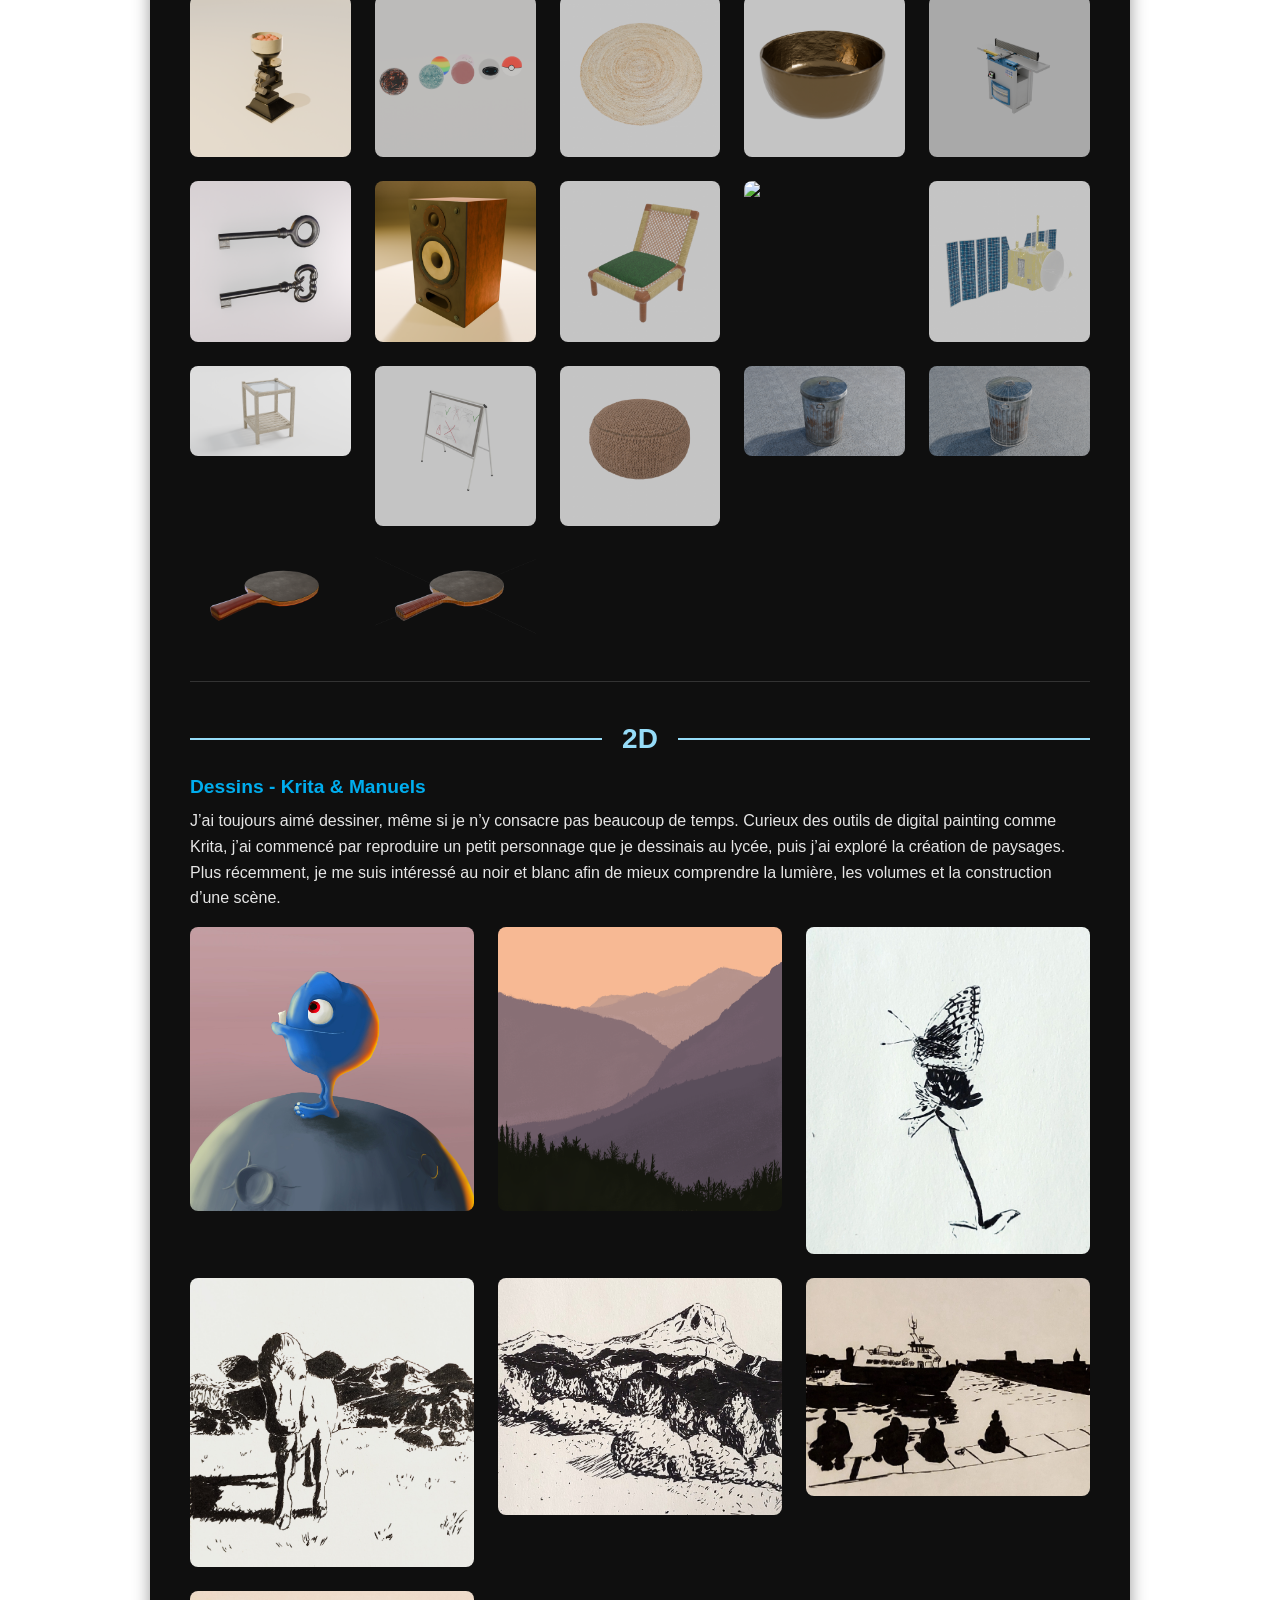
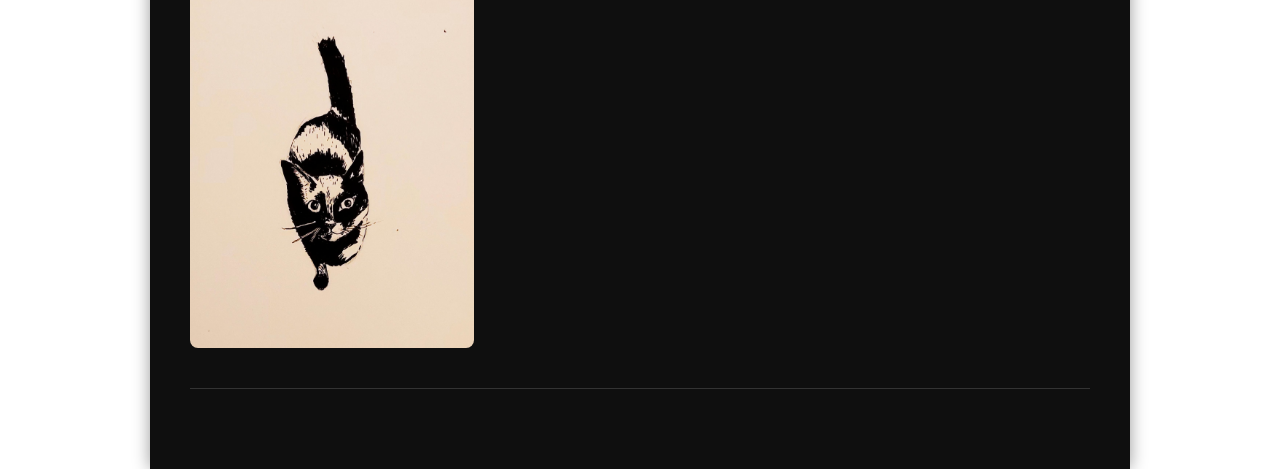
==== commit c7c8f958: "continue translation" ====
--- a/Arts3D2D.html
+++ b/Arts3D2D.html
@@ -3,7 +3,7 @@
 
 <head>
     <meta charset="UTF-8">
-    <title>Arts - 3D & 2D – FX Michon</title>
+    <title data-i18n="art.page_title"></title>
     <link rel="stylesheet" href="assets/css/00-variables.css">
     <link rel="stylesheet" href="assets/css/01-base.css">
     <link rel="stylesheet" href="assets/css/02-layout.css">
@@ -11,59 +11,59 @@
     <link rel="stylesheet" href="assets/css/04-pages.css">    
     <link rel="stylesheet" href="assets/css/05-utilities.css">  
     <link rel="stylesheet" href="assets/css/style.css">
+    <script src="assets/js/translation.js" defer></script>
 </head>
 
 <body class="page-bg bg-modelisation">
     <header>
-        <nav>
-            <a href="index.html">Accueil</a>
-            <a href="cv.html">CV</a>
-            <a href="unity.html">Unity / VR</a>
-            <a href="Arts3D2D.html" class="current">3D & 2D</a>
-            <a href="dev.html">Développement</a>
-            <a href="neurosciences.html">Neurosciences</a>
-            <a href="contact.html">Contact</a>
-        </nav>
+        <div class="header-row">
+            <nav>
+                <a href="index.html" data-i18n="nav.home"></a>
+                <a href="cv.html" data-i18n="nav.cv"></a>
+                <a href="unity.html" data-i18n="nav.unity"></a>
+                <a href="Arts3D2D.html" class="current" data-i18n="nav.art"></a>
+                <a href="dev.html" data-i18n="nav.dev"></a>
+                <a href="neurosciences.html" data-i18n="nav.neuro"></a>
+                <a href="contact.html" data-i18n="nav.contact"></a>
+            </nav>
+
+            <div class="lang-container">
+                <div id="langCurrent" class="lang-current">
+                    <img src="assets/icons/lang_fr.png" class="lang-icon" alt="FR">
+                    <span>FR</span>
+                </div>
+                <div class="lang-dropdown" id="langDropdown">
+                    <div class="lang-option" data-lang="fr">
+                        <img src="assets/icons/lang_fr.png" class="lang-icon" alt="FR">
+                        <span>FR</span>
+                    </div>
+                    <div class="lang-option" data-lang="en">
+                        <img src="assets/icons/lang_en.png" class="lang-icon" alt="EN">
+                        <span>EN</span>
+                    </div>
+                </div>
+            </div>
+        </div>
     </header>
 
 
     <div class="container">
-            <h2 class="section-title">
-                3D
-            </h2>
-
-            <div class="flex-between mb-m">
-                <h3>
-                        Télégraphe émetteur  et boîte
-                </h3>
+            <h2 class="section-title" data-i18n="art.section_3d"></h2>
+
+            <div class="flex-between mb-m">
+                <h3 data-i18n="art.telegraph_title"></h3>
 
                     <a href="https://www.artstation.com/artwork/lGdPea"
                     target="_blank"
                     class="lkButton"
-                    title="Voir sur ArtStation">
-                        Voir sur ArtStation
-                    </a>
-            </div>
-
-            <h4>
-                Photogrammétrie et reconstruction Blender
-            </h4>
+                    title="Voir sur ArtStation"
+                    data-i18n="art.see_artstation">
+                    </a>
+            </div>
+
+            <h4 data-i18n="art.telegraph_subtitle"></h4>
         
-            <p>Modèles 3D créés dans le cadre de mon travail au CRVM (Centre de réalité virtuelle méditerranéen : <a
-                    href="https://www.crvm.eu/" target="_blank" class="lk" >https://www.crvm.eu/ </a>) pour un projet parallèle destiné à
-                une application muséale. L'idée était de reproduire un modèle existant d'émetteur télégraphique et d'une
-                boîte.
-                Le télégraphe a été entièrement reconstruit à l'aide de techniques traditionnelles, sur la base de données
-                photogrammétriques.
-                Pour le télégraphe, le premier modèle a été obtenu à l'aide de RealityCapture. Ce modèle a ensuite été
-                utilisé pour la modélisation traditionnelle afin de définir les dimensions. Tout a été modélisé dans
-                Blender, tandis que les textures ont été créées principalement dans Substance Painter, puis certaines
-                textures (décalcomanies) ont été réalisés à l'aide de Photoshop et Krita.
-                Pour la boîte réalisée par photogrammétrie, celle-ci a d'abord été obtenue à l'aide de RealityCapture, puis
-                le maillage a été importé dans Blender et nettoyé dans ce logiciel. Les textures provenant des images ont
-                ensuite été appliquées directement dans Blender.
-                Les deux rendus ont été réalisés dans Blender avec Cycles.
-            </p>
+            <p data-i18n="art.telegraph_p1"></p>
 
 
             <div class="grid grid-3 section-separator">
@@ -78,27 +78,19 @@
 
 
                        
-                <h3 class= "section-titleLeft">
-                    Environnements VR
-                </h3>
+                <h3 class="section-titleLeft" data-i18n="art.env_title"></h3>
 
         
-            <p>Environnements 3D créés au CRVM (Centre de réalité virtuelle méditerranéen : 
-                <a href="https://www.crvm.eu/" target="_blank" class="lk">https://www.crvm.eu/</a>
-                ) ainsi que dans le cadre de projets personnels.
-            </p>
-
-            <div class="flex-between mb-m">
-
-            <h4>
-                QuebecTour360
-
-            </h4>
+            <p data-i18n="art.env_p1"></p>
+
+            <div class="flex-between mb-m">
+
+            <h4>QuebecTour360</h4>
                     <a href="https://www.artstation.com/artwork/XJq853"
                     target="_blank"
                     class="lkButton"
-                    title="Voir sur ArtStation">
-                        Voir Sur ArtStation
+                    title="Voir sur ArtStation"
+                    data-i18n="art.see_artstation">
                     </a>
                          </div>
              
@@ -118,15 +110,13 @@
 
             <div class="flex-between mb-m">
 
-            <h4>
-                Gym 1
-            </h4>
+            <h4>Gym 1</h4>
 
                     <a href="https://www.artstation.com/artwork/XJwwky"
                     target="_blank"
                     class="lkButton"
-                    title="Voir sur ArtStation">
-                        Voir Sur ArtStation
+                    title="Voir sur ArtStation"
+                    data-i18n="art.see_artstation">
                     </a>
                          </div>
              
@@ -138,15 +128,13 @@
             </div>
 
             <div class="flex-between mb-m">
-            <h4>
-                Gym 2
-            </h4>
+            <h4>Gym 2</h4>
 
                     <a href="https://www.artstation.com/artwork/8B4z6n"
                     target="_blank"
                     class="lkButton"
-                    title="Voir sur ArtStation">
-                        Voir Sur ArtStation
+                    title="Voir sur ArtStation"
+                    data-i18n="art.see_artstation">
                     </a>
             </div>
              
@@ -158,14 +146,12 @@
 
             
                      <div class="flex-between mb-m">
-            <h4>
-                Dojo
-            </h4>
+            <h4>Dojo</h4>
                     <a href="https://www.artstation.com/artwork/a03x3J"
                     target="_blank"
                     class="lkButton"
-                    title="Voir sur ArtStation">
-                        Voir Sur ArtStation
+                    title="Voir sur ArtStation"
+                    data-i18n="art.see_artstation">
                     </a>
              </div>
             
@@ -179,14 +165,12 @@
                 <img src="assets/Images/3D/Dojo/Dojo9.jpg" class="picture">
             </div>
             <div class="flex-between mb-m">
-            <h4>
-                FunfairShoot
-            </h4>
+            <h4>FunfairShoot</h4>
                     <a href="https://www.artstation.com/artwork/2BGyJe"
                     target="_blank"
                     class="lkButton"
-                    title="Voir sur ArtStation">
-                        Voir Sur ArtStation
+                    title="Voir sur ArtStation"
+                    data-i18n="art.see_artstation">
                     </a>
                          </div>
              
@@ -199,14 +183,12 @@
                 <img src="assets/Images/UnityProjects/FunfairShoot/Capture5.png" class="picture">
             </div>
             <div class="flex-between mb-m">
-            <h4>
-                LoopArround
-            </h4>
+            <h4>LoopArround</h4>
                     <a href="https://www.artstation.com/artwork/WX1GRN"
                     target="_blank"
                     class="lkButton"
-                    title="Voir sur ArtStation">
-                        Voir Sur ArtStation
+                    title="Voir sur ArtStation"
+                    data-i18n="art.see_artstation">
                     </a>
                          </div>
              
@@ -229,13 +211,10 @@
             </div>
             
 
-                <h3 class= "section-titleLeft">
-                    Objets 3D
-                </h3>
+                <h3 class="section-titleLeft" data-i18n="art.objects_title"></h3>
 
         
-            <p>Divers Objets 3D créés dans le cadre de mon travail ou durant mes loisirs 
-            </p>
+            <p data-i18n="art.objects_p1"></p>
 
              
             
@@ -268,17 +247,10 @@
 
 
 
-            <h2 class="section-title">
-                2D
-            </h2>
-            <h4>
-                Dessins - Krita & Manuels
-            </h4>
+            <h2 class="section-title" data-i18n="art.section_2d"></h2>
+            <h4 data-i18n="art.drawings_subtitle"></h4>
         
-            <p>J’ai toujours aimé dessiner, même si je n’y consacre pas beaucoup de temps. Curieux des outils de digital painting comme Krita,
-                 j’ai commencé par reproduire un petit personnage que je dessinais au lycée, puis j’ai exploré la création de paysages.
-                Plus récemment, je me suis intéressé au noir et blanc afin de mieux comprendre la lumière, les volumes et la construction d’une scène.
-            </p>
+            <p data-i18n="art.drawings_p1"></p>
 
 
             <div class="grid grid-3 section-separator">
--- a/assets/css/03-components.css
+++ b/assets/css/03-components.css
@@ -15,6 +15,11 @@
     background: var(--color-neutral-1);
     border-bottom: 1px solid var(--color-neutral-3);
     padding: var(--space-ml) var(--space-xl);
+}
+.header-row {
+    display: flex;
+    justify-content: space-between;
+    align-items: center;
 }
 
 nav {
@@ -440,3 +445,56 @@
 .art-thumb:hover {
     transform: scale(1.03);
 }
+
+/* ========================
+langues
+===========================*/
+/* Wrapper pour séparer nav et langue */
+.lang-container {
+    position: relative;
+    display: inline-block;
+}
+
+.lang-current {
+    display: flex;
+    align-items: center;
+    gap: 6px;
+    background: var(--col_black3);
+    border: 1px solid var(--col_grey);
+    padding: 6px 10px;
+    border-radius: 6px;
+    cursor: pointer;
+}
+
+.lang-icon {
+    width: 18px;
+    height: 18px;
+    object-fit: contain;
+}
+
+
+.lang-dropdown {
+    position: absolute;
+    right: 0;
+    margin-top: 4px;
+    background: var(--col_black3);
+    border: 1px solid var(--col_grey);
+    border-radius: 6px;
+    display: none;
+    flex-direction: column;
+    min-width: 90px;
+    z-index: 1001;
+}
+
+.lang-option {
+    display: flex;
+    align-items: center;
+    gap: 6px;
+    padding: 6px 10px;
+    cursor: pointer;
+}
+
+.lang-option:hover {
+    background: var(--col_blue_dark2);
+}
+
